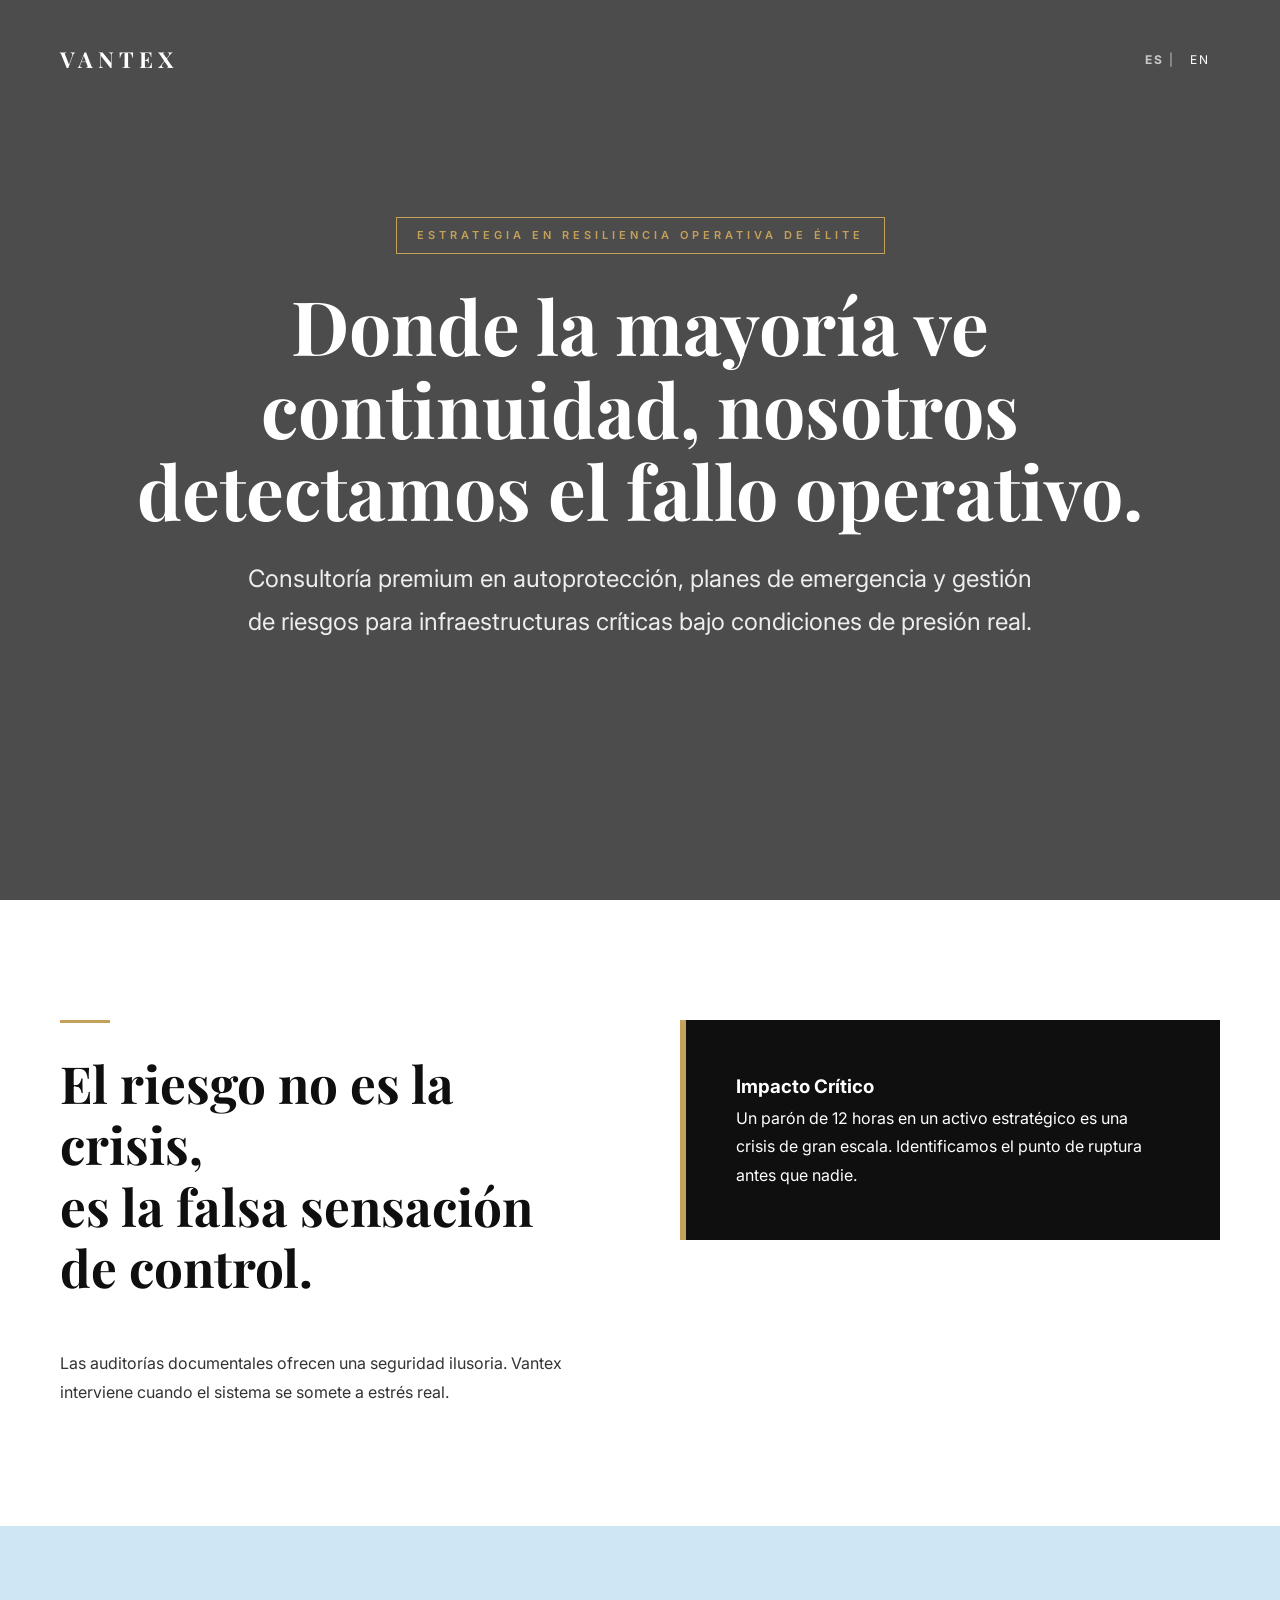
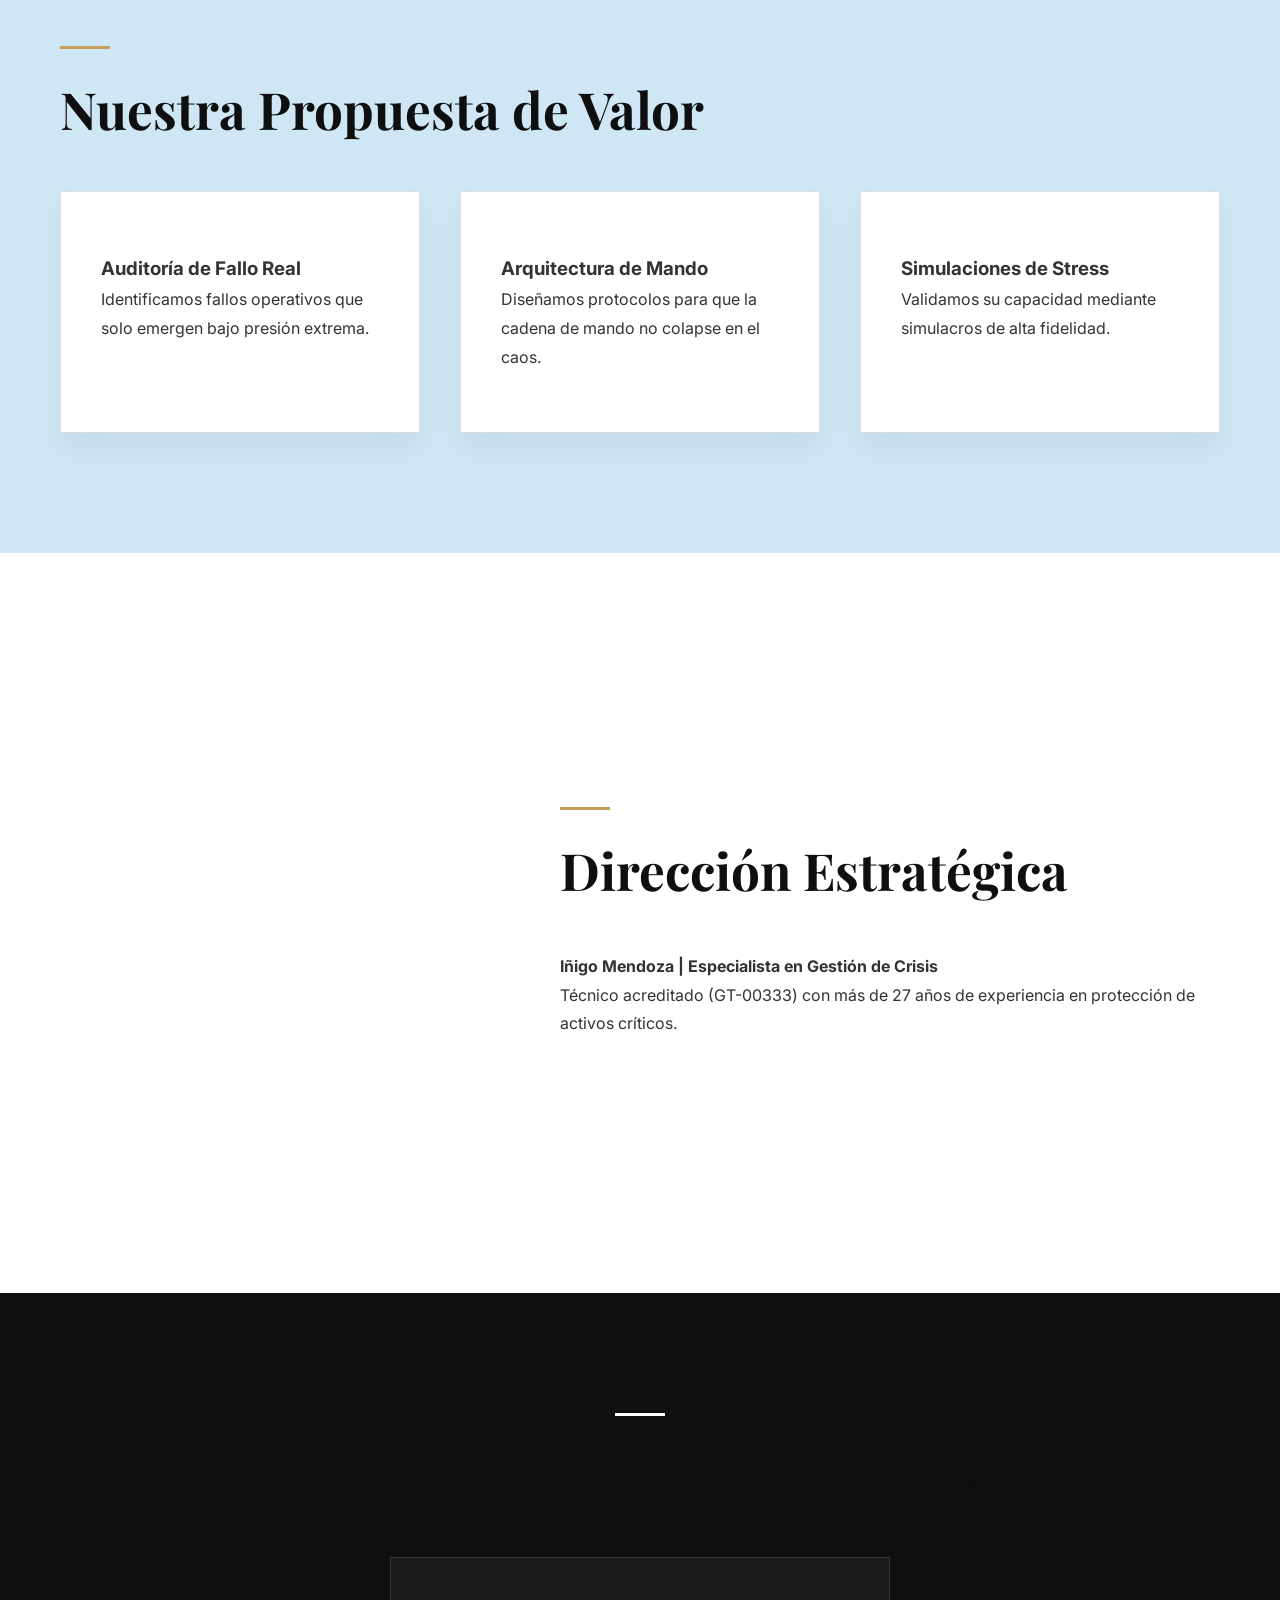
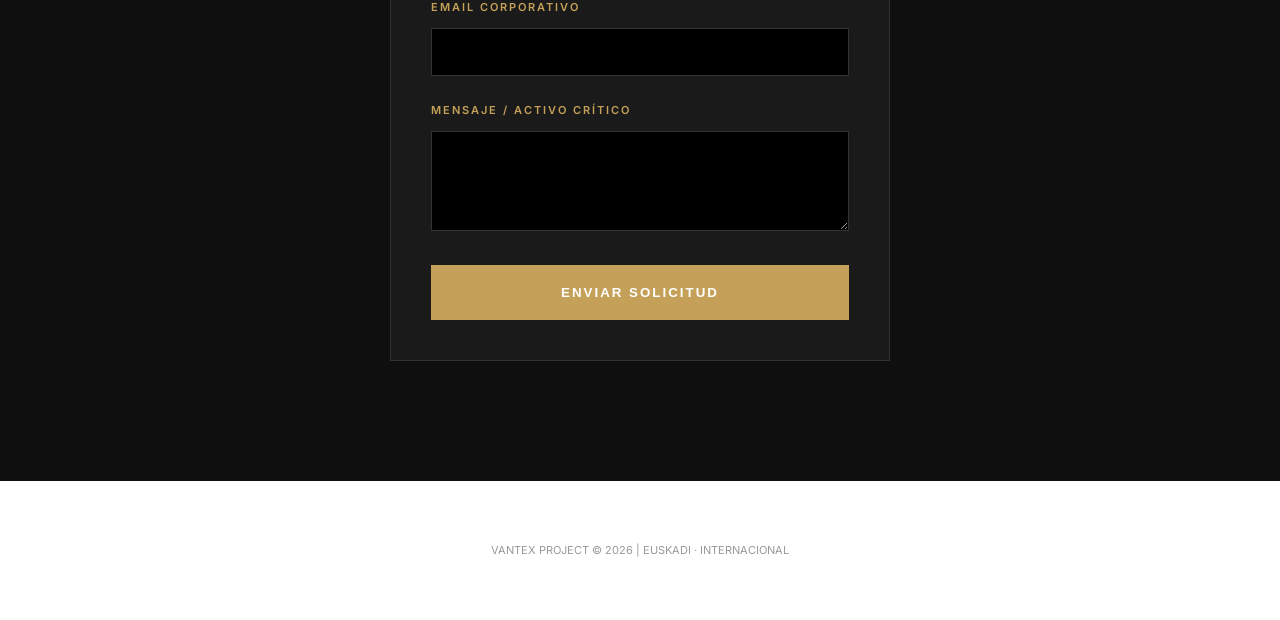
==== index.html @ ba88cff1 "Update index.html" ====
<!DOCTYPE html>
<html lang="es">
<head>
    <meta charset="UTF-8">
    <meta name="viewport" content="width=device-width, initial-scale=1.0">
    <title>Vantex | Ingeniería Operativa de Crisis & Resiliencia</title>
    <link rel="preconnect" href="https://fonts.googleapis.com">
    <link rel="preconnect" href="https://fonts.gstatic.com" crossorigin>
    <link href="https://fonts.googleapis.com/css2?family=Inter:wght@300;400;600&family=Playfair+Display:ital,wght@0,700;1,700&display=swap" rel="stylesheet">
    <style>
        :root { --accent: #c5a059; --dark: #0f0f0f; --text: #333333; --light: #cfe6f5; --white: #ffffff; --spacing-lg: 120px; }
        * { margin: 0; padding: 0; box-sizing: border-box; }
        body { font-family: 'Inter', sans-serif; color: var(--text); line-height: 1.8; background: var(--white); -webkit-font-smoothing: antialiased; }
        nav { padding: 40px 60px; display: flex; justify-content: space-between; align-items: center; position: absolute; width: 100%; z-index: 100; }
        .logo { font-family: 'Playfair Display', serif; font-size: 22px; font-weight: 700; letter-spacing: 5px; color: var(--white); text-decoration: none; }
        .lang { font-size: 12px; letter-spacing: 2px; color: rgba(255,255,255,0.7); }
        .lang a { color: var(--white); text-decoration: none; margin: 0 10px; transition: 0.3s; }
        header { height: 100vh; display: flex; flex-direction: column; justify-content: center; align-items: center; text-align: center; background: linear-gradient(rgba(0,0,0,0.7), rgba(0,0,0,0.7)), url('https://images.unsplash.com/photo-1486406146926-c627a92ad1ab?q=80&w=2000') center/cover no-repeat; color: var(--white); padding: 0 20px; }
        .badge { border: 1px solid var(--accent); color: var(--accent); padding: 8px 20px; font-size: 11px; letter-spacing: 4px; text-transform: uppercase; margin-bottom: 30px; font-weight: 600; }
        header h1 { font-family: 'Playfair Display', serif; font-size: clamp(40px, 6vw, 75px); line-height: 1.1; margin-bottom: 25px; max-width: 1100px; }
        section { padding: var(--spacing-lg) 60px; max-width: 1300px; margin: 0 auto; }
        .bg-light { background-color: var(--light); width: 100%; max-width: 100%; }
        .accent-line { width: 50px; height: 3px; background: var(--accent); margin-bottom: 30px; }
        h2 { font-family: 'Playfair Display', serif; font-size: clamp(32px, 4vw, 52px); color: var(--dark); margin-bottom: 50px; line-height: 1.2; }
        .problem-grid { display: grid; grid-template-columns: 1fr 1fr; gap: 80px; align-items: start; }
        .impact-box { padding: 50px; background: var(--dark); color: var(--white); border-left: 6px solid var(--accent); }
        .grid-3 { display: grid; grid-template-columns: repeat(auto-fit, minmax(350px, 1fr)); gap: 40px; }
        .card { padding: 60px 40px; background: var(--white); border: 1px solid #ddd; box-shadow: 0 15px 30px rgba(0,0,0,0.05); }
        .direction-section { display: grid; grid-template-columns: 0.8fr 1.2fr; gap: 60px; align-items: center; }
        .dir-image { width: 100%; height: 500px; background: url('https://images.unsplash.com/photo-1507679799987-c73779587ccf?q=80&w=2071') center/cover; filter: grayscale(100%); }
        .cta-section { background: var(--dark); color: var(--white); padding: 120px 20px; text-align: center; }
        form { max-width: 500px; margin: 40px auto 0; text-align: left; background: #1a1a1a; padding: 40px; border: 1px solid #333; }
        label { display: block; font-size: 11px; letter-spacing: 2px; text-transform: uppercase; margin-bottom: 10px; color: var(--accent); font-weight: 600; }
        input, textarea { width: 100%; padding: 15px; background: #000; border: 1px solid #333; color: #fff; margin-bottom: 25px; font-family: inherit; outline: none; }
        .btn { display: block; width: 100%; padding: 20px; background: var(--accent); color: var(--white); border: none; font-weight: 600; text-transform: uppercase; letter-spacing: 2px; cursor: pointer; text-align: center; text-decoration: none; }
        footer { padding: 60px; text-align: center; font-size: 11px; color: #999; text-transform: uppercase; }
        @media (max-width: 900px) { .problem-grid, .direction-section { grid-template-columns: 1fr; } section { padding: 60px 20px; } }
    </style>
</head>
<body>
    <nav><a href="index.html" class="logo">VANTEX</a><div class="lang"><b>ES</b> | <a href="en.html">EN</a></div></nav>
    <header>
        <div class="badge">Estrategia en Resiliencia Operativa de Élite</div>
        <h1>Donde la mayoría ve continuidad, nosotros detectamos el fallo operativo.</h1>
        <p style="color:white; opacity:0.9; font-size:24px; max-width:800px; margin-bottom:40px;">Consultoría premium en autoprotección, planes de emergencia y gestión de riesgos para infraestructuras críticas bajo condiciones de presión real.</p>
    </header>
    <section>
        <div class="problem-grid">
            <div class="problem-text">
                <div class="accent-line"></div>
                <h2>El riesgo no es la crisis,<br>es la falsa sensación de control.</h2>
                <p>Las auditorías documentales ofrecen una seguridad ilusoria. Vantex interviene cuando el sistema se somete a estrés real.</p>
            </div>
            <div class="impact-box">
                <h3>Impacto Crítico</h3>
                <p>Un parón de 12 horas en un activo estratégico es una crisis de gran escala. Identificamos el punto de ruptura antes que nadie.</p>
            </div>
        </div>
    </section>
    <div class="bg-light">
        <section>
            <div class="accent-line"></div>
            <h2>Nuestra Propuesta de Valor</h2>
            <div class="grid-3">
                <div class="card"><h3>Auditoría de Fallo Real</h3><p>Identificamos fallos operativos que solo emergen bajo presión extrema.</p></div>
                <div class="card"><h3>Arquitectura de Mando</h3><p>Diseñamos protocolos para que la cadena de mando no colapse en el caos.</p></div>
                <div class="card"><h3>Simulaciones de Stress</h3><p>Validamos su capacidad mediante simulacros de alta fidelidad.</p></div>
            </div>
        </section>
    </div>
    <div class="bg-light" style="background:white">
        <section>
            <div class="direction-section">
                <div class="dir-image"></div>
                <div class="dir-text">
                    <div class="accent-line"></div>
                    <h2>Dirección Estratégica</h2>
                    <p><strong>Iñigo Mendoza | Especialista en Gestión de Crisis</strong></p>
                    <p>Técnico acreditado (GT-00333) con más de 27 años de experiencia en protección de activos críticos.</p>
                </div>
            </div>
        </section>
    </div>
    <div class="cta-section">
        <div class="accent-line" style="margin: 0 auto 30px; background: white;"></div>
        <h2>Blinde su infraestructura hoy.</h2>
        <form action="https://formspree.io/f/mlgpwdkk" method="POST">
            <label>Email Corporativo</label><input type="email" name="email" required>
            <label>Mensaje / Activo Crítico</label><textarea name="message" required style="height:100px;"></textarea>
            <button type="submit" class="btn">Enviar Solicitud</button>
        </form>
    </div>
    <footer>VANTEX PROJECT &copy; 2026 | EUSKADI · INTERNACIONAL</footer>
</body>
</html>
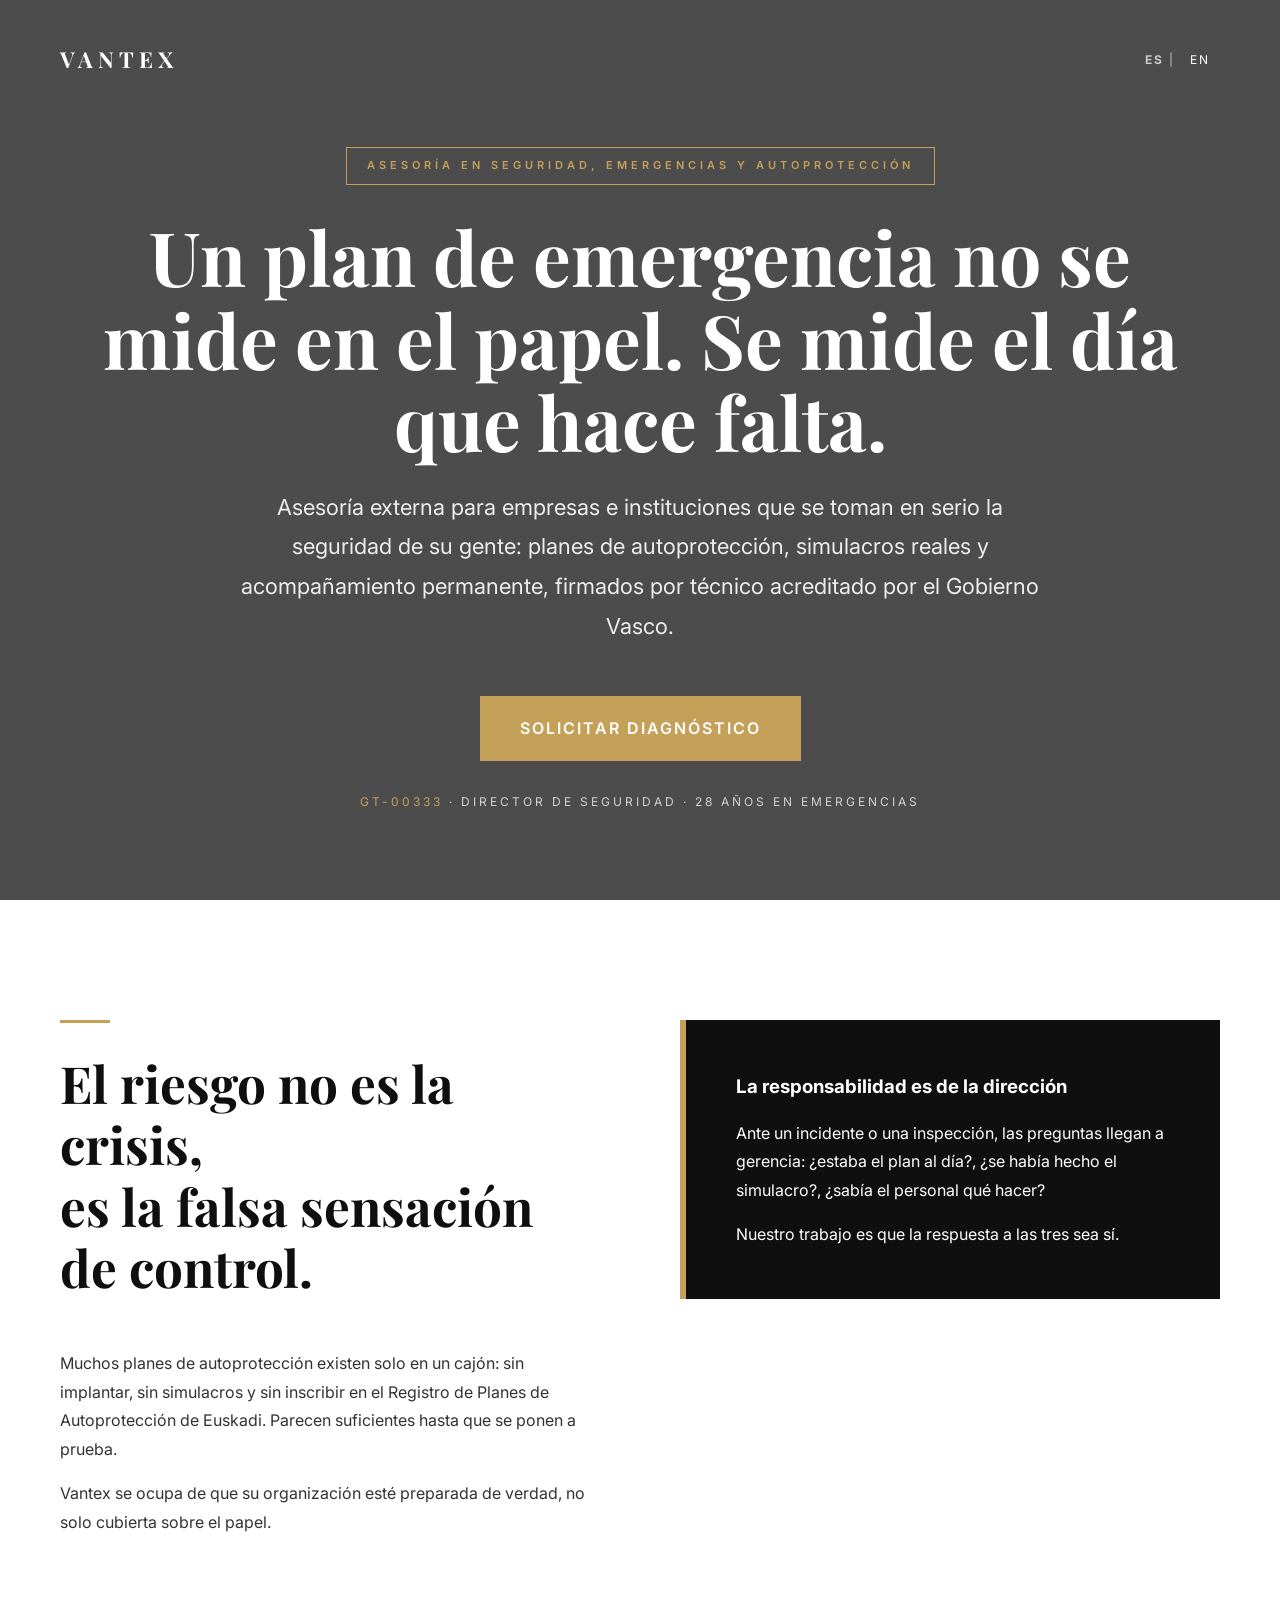
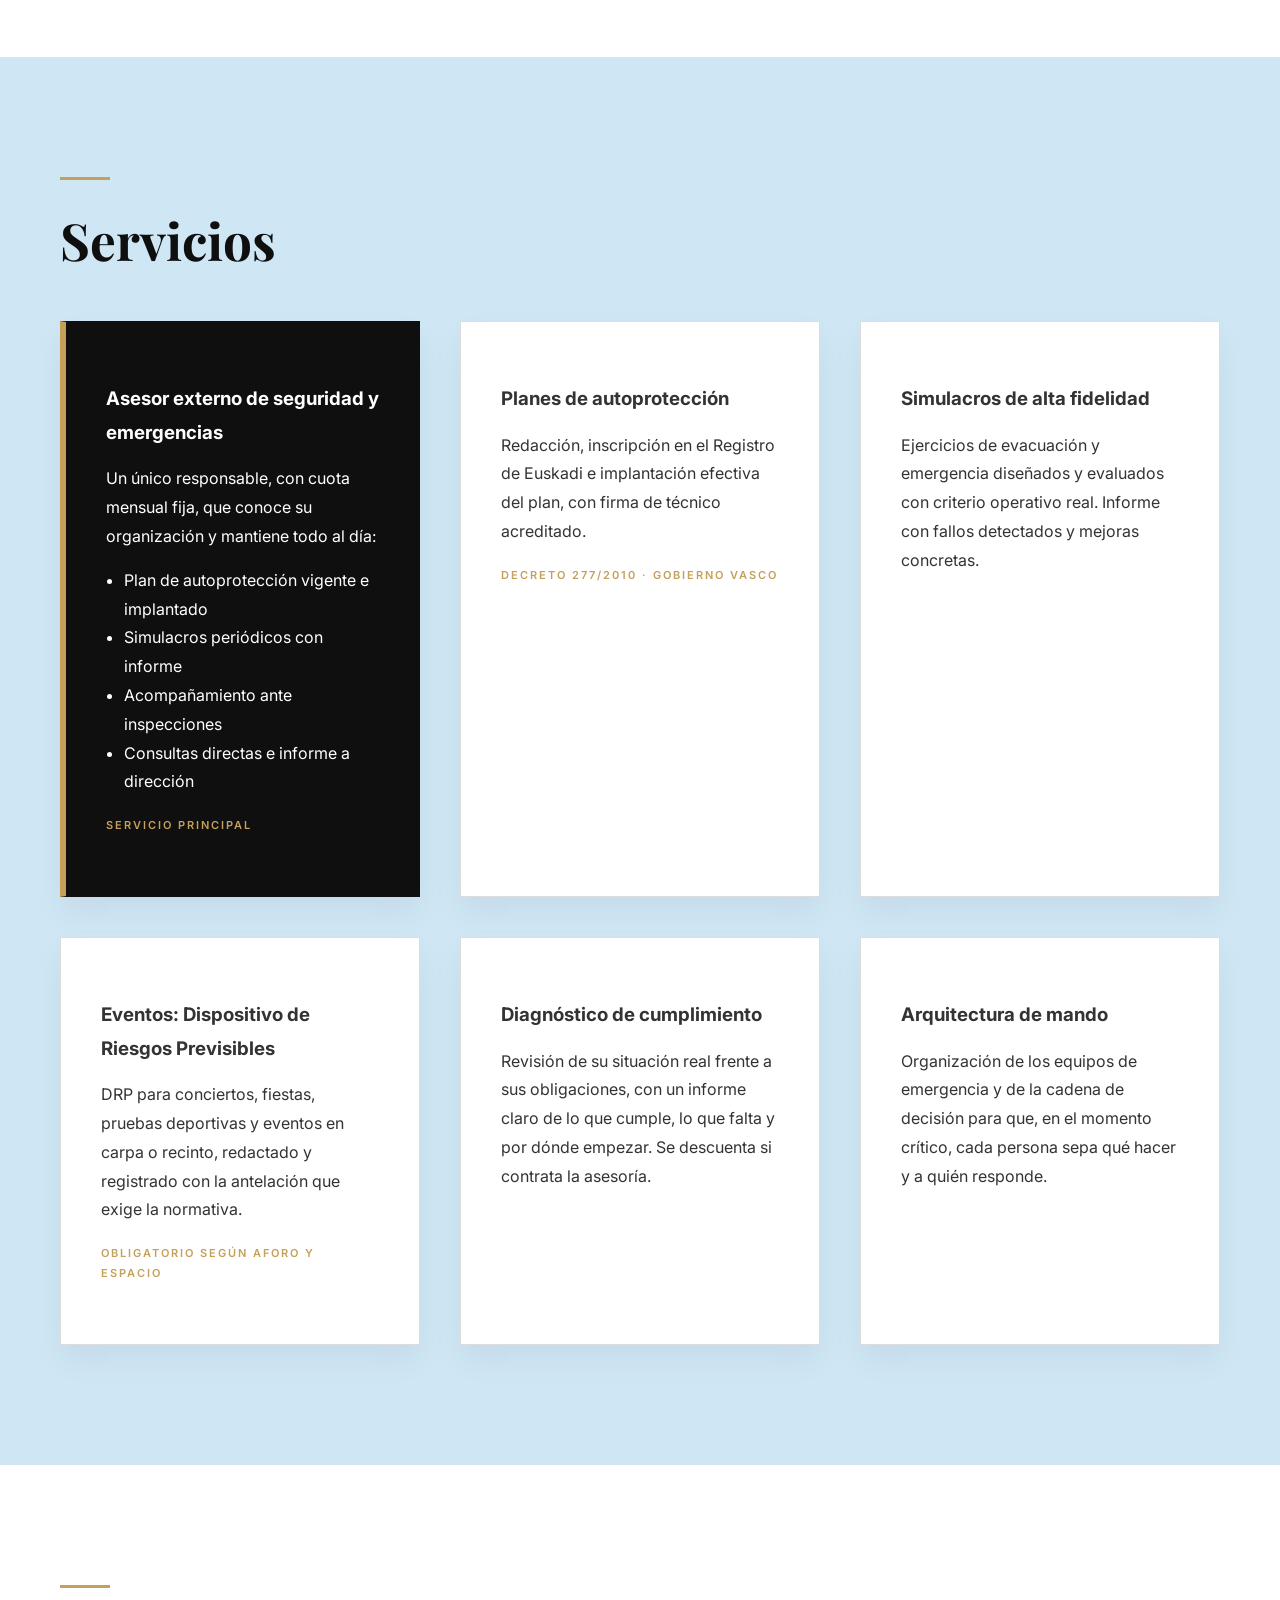
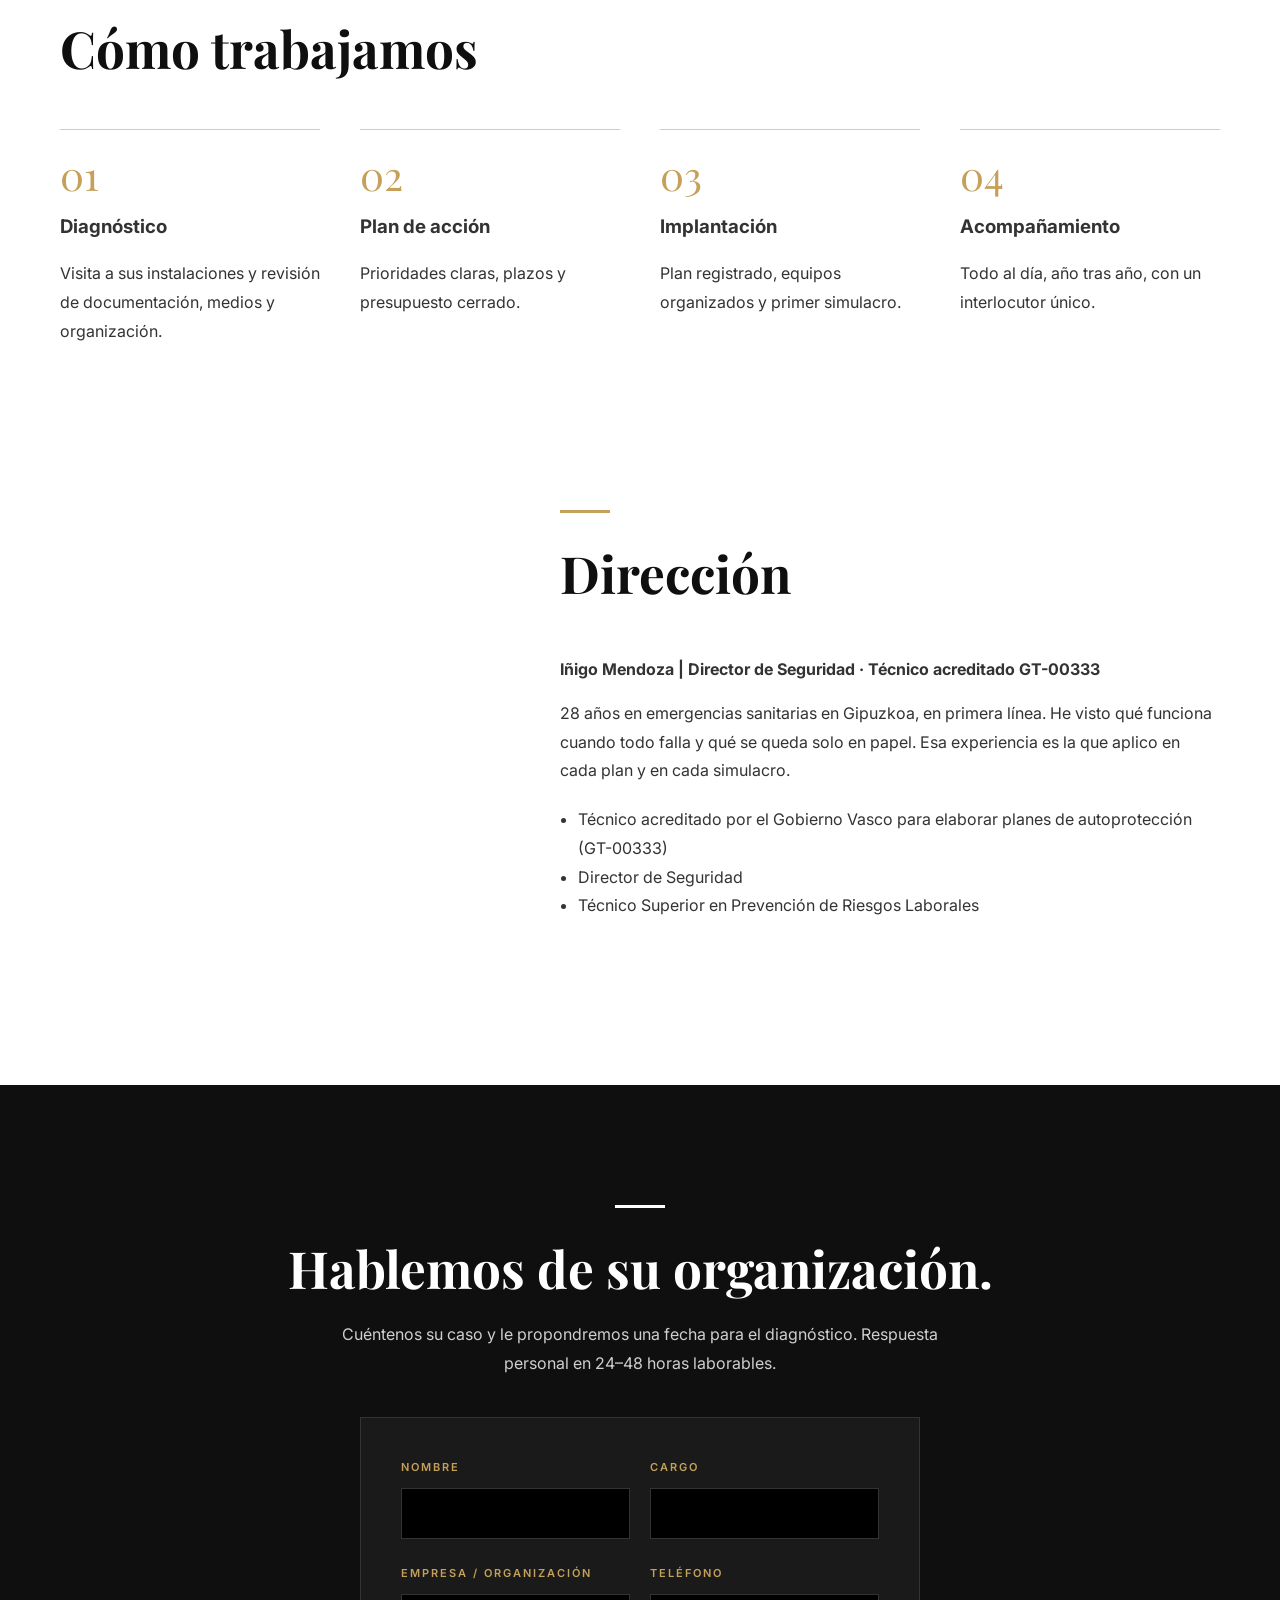
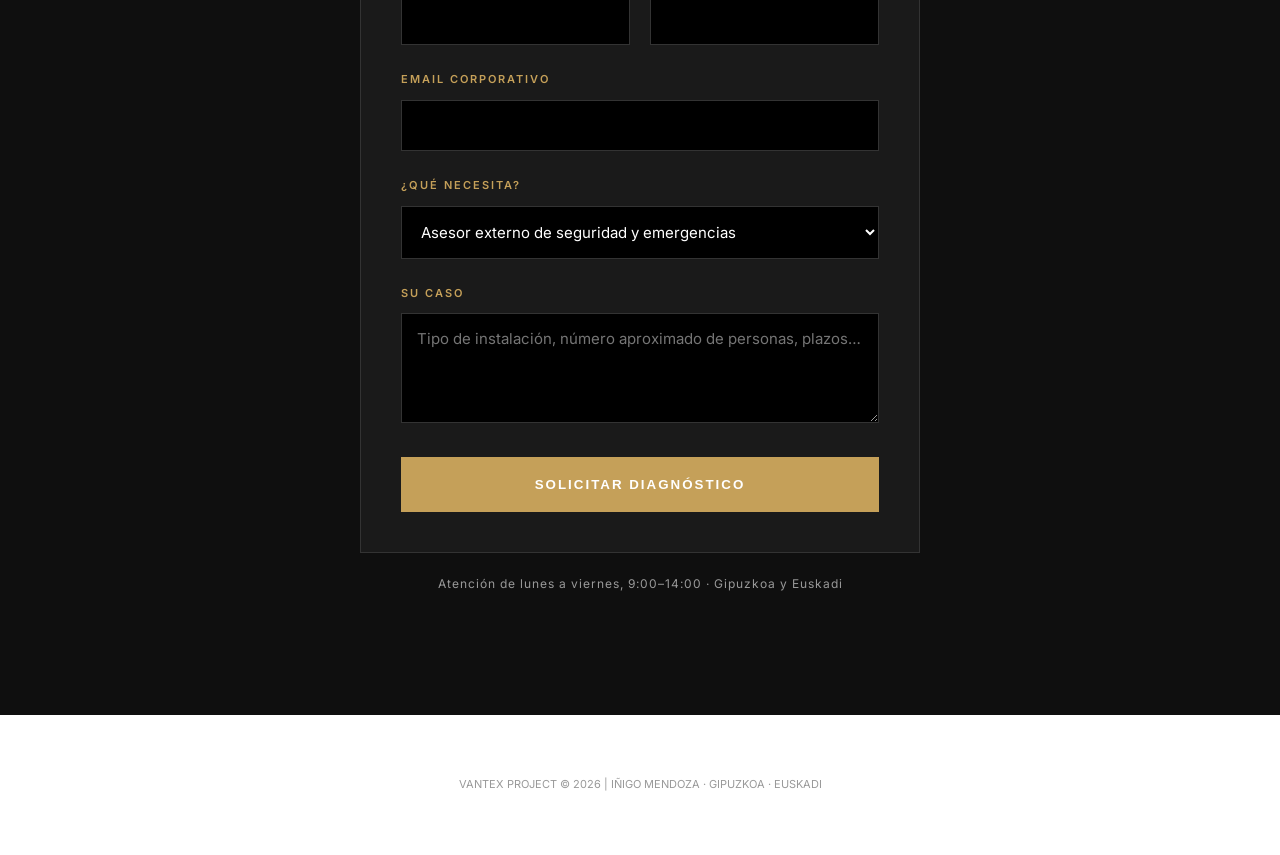
==== commit 96fb866b: "Update index.html" ====
--- a/index.html
+++ b/index.html
@@ -3,7 +3,8 @@
 <head>
     <meta charset="UTF-8">
     <meta name="viewport" content="width=device-width, initial-scale=1.0">
-    <title>Vantex | Ingeniería Operativa de Crisis & Resiliencia</title>
+    <title>Vantex | Asesoría en Seguridad, Emergencias y Autoprotección</title>
+    <meta name="description" content="Asesoría externa en seguridad, emergencias y autoprotección en Gipuzkoa y Euskadi. Planes de autoprotección, simulacros y DRP de eventos firmados por técnico acreditado por el Gobierno Vasco (GT-00333).">
     <link rel="preconnect" href="https://fonts.googleapis.com">
     <link rel="preconnect" href="https://fonts.gstatic.com" crossorigin>
     <link href="https://fonts.googleapis.com/css2?family=Inter:wght@300;400;600&family=Playfair+Display:ital,wght@0,700;1,700&display=swap" rel="stylesheet">
@@ -15,81 +16,176 @@
         .logo { font-family: 'Playfair Display', serif; font-size: 22px; font-weight: 700; letter-spacing: 5px; color: var(--white); text-decoration: none; }
         .lang { font-size: 12px; letter-spacing: 2px; color: rgba(255,255,255,0.7); }
         .lang a { color: var(--white); text-decoration: none; margin: 0 10px; transition: 0.3s; }
-        header { height: 100vh; display: flex; flex-direction: column; justify-content: center; align-items: center; text-align: center; background: linear-gradient(rgba(0,0,0,0.7), rgba(0,0,0,0.7)), url('https://images.unsplash.com/photo-1486406146926-c627a92ad1ab?q=80&w=2000') center/cover no-repeat; color: var(--white); padding: 0 20px; }
+        header { min-height: 100vh; display: flex; flex-direction: column; justify-content: center; align-items: center; text-align: center; background: linear-gradient(rgba(0,0,0,0.7), rgba(0,0,0,0.7)), url('https://images.unsplash.com/photo-1486406146926-c627a92ad1ab?q=80&w=2000') center/cover no-repeat; color: var(--white); padding: 120px 20px 60px; }
         .badge { border: 1px solid var(--accent); color: var(--accent); padding: 8px 20px; font-size: 11px; letter-spacing: 4px; text-transform: uppercase; margin-bottom: 30px; font-weight: 600; }
         header h1 { font-family: 'Playfair Display', serif; font-size: clamp(40px, 6vw, 75px); line-height: 1.1; margin-bottom: 25px; max-width: 1100px; }
+        .hero-creds { font-size: 12px; letter-spacing: 3px; text-transform: uppercase; color: rgba(255,255,255,0.75); margin-top: 30px; }
+        .hero-creds span { color: var(--accent); }
         section { padding: var(--spacing-lg) 60px; max-width: 1300px; margin: 0 auto; }
         .bg-light { background-color: var(--light); width: 100%; max-width: 100%; }
         .accent-line { width: 50px; height: 3px; background: var(--accent); margin-bottom: 30px; }
         h2 { font-family: 'Playfair Display', serif; font-size: clamp(32px, 4vw, 52px); color: var(--dark); margin-bottom: 50px; line-height: 1.2; }
+        h3 { margin-bottom: 15px; }
+        p + p { margin-top: 15px; }
         .problem-grid { display: grid; grid-template-columns: 1fr 1fr; gap: 80px; align-items: start; }
         .impact-box { padding: 50px; background: var(--dark); color: var(--white); border-left: 6px solid var(--accent); }
-        .grid-3 { display: grid; grid-template-columns: repeat(auto-fit, minmax(350px, 1fr)); gap: 40px; }
+        .grid-3 { display: grid; grid-template-columns: repeat(auto-fit, minmax(min(350px, 100%), 1fr)); gap: 40px; }
         .card { padding: 60px 40px; background: var(--white); border: 1px solid #ddd; box-shadow: 0 15px 30px rgba(0,0,0,0.05); }
+        .card.featured { background: var(--dark); color: var(--white); border-color: var(--dark); border-left: 6px solid var(--accent); }
+        .card .ref { display: block; margin-top: 20px; font-size: 11px; letter-spacing: 2px; text-transform: uppercase; color: var(--accent); font-weight: 600; }
+        .card ul { margin-top: 15px; padding-left: 18px; }
         .direction-section { display: grid; grid-template-columns: 0.8fr 1.2fr; gap: 60px; align-items: center; }
         .dir-image { width: 100%; height: 500px; background: url('https://images.unsplash.com/photo-1507679799987-c73779587ccf?q=80&w=2071') center/cover; filter: grayscale(100%); }
+        .dir-text ul { margin-top: 20px; padding-left: 18px; }
+        .steps { display: grid; grid-template-columns: repeat(4, 1fr); gap: 40px; counter-reset: paso; list-style: none; }
+        .steps li { counter-increment: paso; border-top: 1px solid #ccc; padding-top: 25px; }
+        .steps li::before { content: "0" counter(paso); display: block; font-family: 'Playfair Display', serif; font-size: 40px; color: var(--accent); line-height: 1; margin-bottom: 15px; }
         .cta-section { background: var(--dark); color: var(--white); padding: 120px 20px; text-align: center; }
-        form { max-width: 500px; margin: 40px auto 0; text-align: left; background: #1a1a1a; padding: 40px; border: 1px solid #333; }
+        .cta-section h2 { color: var(--white); margin-bottom: 20px; }
+        .cta-section .sub { opacity: 0.8; max-width: 600px; margin: 0 auto; }
+        form { max-width: 560px; margin: 40px auto 0; text-align: left; background: #1a1a1a; padding: 40px; border: 1px solid #333; }
+        .form-row { display: grid; grid-template-columns: 1fr 1fr; gap: 0 20px; }
         label { display: block; font-size: 11px; letter-spacing: 2px; text-transform: uppercase; margin-bottom: 10px; color: var(--accent); font-weight: 600; }
-        input, textarea { width: 100%; padding: 15px; background: #000; border: 1px solid #333; color: #fff; margin-bottom: 25px; font-family: inherit; outline: none; }
+        input, textarea, select { width: 100%; padding: 15px; background: #000; border: 1px solid #333; color: #fff; margin-bottom: 25px; font-family: inherit; font-size: 15px; outline: none; }
+        input:focus, textarea:focus, select:focus { border-color: var(--accent); }
         .btn { display: block; width: 100%; padding: 20px; background: var(--accent); color: var(--white); border: none; font-weight: 600; text-transform: uppercase; letter-spacing: 2px; cursor: pointer; text-align: center; text-decoration: none; }
+        .btn-inline { display: inline-block; width: auto; padding: 18px 40px; margin-top: 10px; }
+        .contact-note { font-size: 12px; color: #999; margin-top: 20px; text-align: center; letter-spacing: 1px; }
         footer { padding: 60px; text-align: center; font-size: 11px; color: #999; text-transform: uppercase; }
-        @media (max-width: 900px) { .problem-grid, .direction-section { grid-template-columns: 1fr; } section { padding: 60px 20px; } }
+        @media (max-width: 900px) { .problem-grid, .direction-section { grid-template-columns: 1fr; gap: 40px; } section { padding: 60px 20px; } nav { padding: 25px 20px; } .steps { grid-template-columns: 1fr 1fr; } .impact-box { padding: 35px 25px; } .card { padding: 40px 25px; } .dir-image { height: 320px; } }
+        @media (max-width: 560px) { .form-row, .steps { grid-template-columns: 1fr; } form { padding: 25px; } footer { padding: 40px 20px; } }
     </style>
 </head>
 <body>
     <nav><a href="index.html" class="logo">VANTEX</a><div class="lang"><b>ES</b> | <a href="en.html">EN</a></div></nav>
+
     <header>
-        <div class="badge">Estrategia en Resiliencia Operativa de Élite</div>
-        <h1>Donde la mayoría ve continuidad, nosotros detectamos el fallo operativo.</h1>
-        <p style="color:white; opacity:0.9; font-size:24px; max-width:800px; margin-bottom:40px;">Consultoría premium en autoprotección, planes de emergencia y gestión de riesgos para infraestructuras críticas bajo condiciones de presión real.</p>
+        <div class="badge">Asesoría en Seguridad, Emergencias y Autoprotección</div>
+        <h1>Un plan de emergencia no se mide en el papel. Se mide el día que hace falta.</h1>
+        <p style="color:white; opacity:0.9; font-size:22px; max-width:820px; margin-bottom:40px;">Asesoría externa para empresas e instituciones que se toman en serio la seguridad de su gente: planes de autoprotección, simulacros reales y acompañamiento permanente, firmados por técnico acreditado por el Gobierno Vasco.</p>
+        <a href="#contacto" class="btn btn-inline">Solicitar diagnóstico</a>
+        <div class="hero-creds"><span>GT-00333</span> · Director de Seguridad · 28 años en emergencias</div>
     </header>
+
     <section>
         <div class="problem-grid">
             <div class="problem-text">
                 <div class="accent-line"></div>
                 <h2>El riesgo no es la crisis,<br>es la falsa sensación de control.</h2>
-                <p>Las auditorías documentales ofrecen una seguridad ilusoria. Vantex interviene cuando el sistema se somete a estrés real.</p>
+                <p>Muchos planes de autoprotección existen solo en un cajón: sin implantar, sin simulacros y sin inscribir en el Registro de Planes de Autoprotección de Euskadi. Parecen suficientes hasta que se ponen a prueba.</p>
+                <p>Vantex se ocupa de que su organización esté preparada de verdad, no solo cubierta sobre el papel.</p>
             </div>
             <div class="impact-box">
-                <h3>Impacto Crítico</h3>
-                <p>Un parón de 12 horas en un activo estratégico es una crisis de gran escala. Identificamos el punto de ruptura antes que nadie.</p>
+                <h3>La responsabilidad es de la dirección</h3>
+                <p>Ante un incidente o una inspección, las preguntas llegan a gerencia: ¿estaba el plan al día?, ¿se había hecho el simulacro?, ¿sabía el personal qué hacer?</p>
+                <p>Nuestro trabajo es que la respuesta a las tres sea sí.</p>
             </div>
         </div>
     </section>
+
     <div class="bg-light">
         <section>
             <div class="accent-line"></div>
-            <h2>Nuestra Propuesta de Valor</h2>
+            <h2>Servicios</h2>
             <div class="grid-3">
-                <div class="card"><h3>Auditoría de Fallo Real</h3><p>Identificamos fallos operativos que solo emergen bajo presión extrema.</p></div>
-                <div class="card"><h3>Arquitectura de Mando</h3><p>Diseñamos protocolos para que la cadena de mando no colapse en el caos.</p></div>
-                <div class="card"><h3>Simulaciones de Stress</h3><p>Validamos su capacidad mediante simulacros de alta fidelidad.</p></div>
+                <div class="card featured">
+                    <h3>Asesor externo de seguridad y emergencias</h3>
+                    <p>Un único responsable, con cuota mensual fija, que conoce su organización y mantiene todo al día:</p>
+                    <ul>
+                        <li>Plan de autoprotección vigente e implantado</li>
+                        <li>Simulacros periódicos con informe</li>
+                        <li>Acompañamiento ante inspecciones</li>
+                        <li>Consultas directas e informe a dirección</li>
+                    </ul>
+                    <span class="ref">Servicio principal</span>
+                </div>
+                <div class="card">
+                    <h3>Planes de autoprotección</h3>
+                    <p>Redacción, inscripción en el Registro de Euskadi e implantación efectiva del plan, con firma de técnico acreditado.</p>
+                    <span class="ref">Decreto 277/2010 · Gobierno Vasco</span>
+                </div>
+                <div class="card">
+                    <h3>Simulacros de alta fidelidad</h3>
+                    <p>Ejercicios de evacuación y emergencia diseñados y evaluados con criterio operativo real. Informe con fallos detectados y mejoras concretas.</p>
+                </div>
+                <div class="card">
+                    <h3>Eventos: Dispositivo de Riesgos Previsibles</h3>
+                    <p>DRP para conciertos, fiestas, pruebas deportivas y eventos en carpa o recinto, redactado y registrado con la antelación que exige la normativa.</p>
+                    <span class="ref">Obligatorio según aforo y espacio</span>
+                </div>
+                <div class="card">
+                    <h3>Diagnóstico de cumplimiento</h3>
+                    <p>Revisión de su situación real frente a sus obligaciones, con un informe claro de lo que cumple, lo que falta y por dónde empezar. Se descuenta si contrata la asesoría.</p>
+                </div>
+                <div class="card">
+                    <h3>Arquitectura de mando</h3>
+                    <p>Organización de los equipos de emergencia y de la cadena de decisión para que, en el momento crítico, cada persona sepa qué hacer y a quién responde.</p>
+                </div>
             </div>
         </section>
     </div>
+
+    <section>
+        <div class="accent-line"></div>
+        <h2>Cómo trabajamos</h2>
+        <ol class="steps">
+            <li><h3>Diagnóstico</h3><p>Visita a sus instalaciones y revisión de documentación, medios y organización.</p></li>
+            <li><h3>Plan de acción</h3><p>Prioridades claras, plazos y presupuesto cerrado.</p></li>
+            <li><h3>Implantación</h3><p>Plan registrado, equipos organizados y primer simulacro.</p></li>
+            <li><h3>Acompañamiento</h3><p>Todo al día, año tras año, con un interlocutor único.</p></li>
+        </ol>
+    </section>
+
     <div class="bg-light" style="background:white">
-        <section>
+        <section style="padding-top:0">
             <div class="direction-section">
                 <div class="dir-image"></div>
                 <div class="dir-text">
                     <div class="accent-line"></div>
-                    <h2>Dirección Estratégica</h2>
-                    <p><strong>Iñigo Mendoza | Especialista en Gestión de Crisis</strong></p>
-                    <p>Técnico acreditado (GT-00333) con más de 27 años de experiencia en protección de activos críticos.</p>
+                    <h2>Dirección</h2>
+                    <p><strong>Iñigo Mendoza | Director de Seguridad · Técnico acreditado GT-00333</strong></p>
+                    <p>28 años en emergencias sanitarias en Gipuzkoa, en primera línea. He visto qué funciona cuando todo falla y qué se queda solo en papel. Esa experiencia es la que aplico en cada plan y en cada simulacro.</p>
+                    <ul>
+                        <li>Técnico acreditado por el Gobierno Vasco para elaborar planes de autoprotección (GT-00333)</li>
+                        <li>Director de Seguridad</li>
+                        <li>Técnico Superior en Prevención de Riesgos Laborales</li>
+                    </ul>
                 </div>
             </div>
         </section>
     </div>
-    <div class="cta-section">
+
+    <div class="cta-section" id="contacto">
         <div class="accent-line" style="margin: 0 auto 30px; background: white;"></div>
-        <h2>Blinde su infraestructura hoy.</h2>
+        <h2>Hablemos de su organización.</h2>
+        <p class="sub">Cuéntenos su caso y le propondremos una fecha para el diagnóstico. Respuesta personal en 24–48 horas laborables.</p>
         <form action="https://formspree.io/f/mlgpwdkk" method="POST">
-            <label>Email Corporativo</label><input type="email" name="email" required>
-            <label>Mensaje / Activo Crítico</label><textarea name="message" required style="height:100px;"></textarea>
-            <button type="submit" class="btn">Enviar Solicitud</button>
+            <input type="hidden" name="_subject" value="Nueva consulta desde vantexproyect.com">
+            <div class="form-row">
+                <div><label for="nombre">Nombre</label><input id="nombre" type="text" name="nombre" required autocomplete="name"></div>
+                <div><label for="cargo">Cargo</label><input id="cargo" type="text" name="cargo" autocomplete="organization-title"></div>
+            </div>
+            <div class="form-row">
+                <div><label for="empresa">Empresa / Organización</label><input id="empresa" type="text" name="empresa" required autocomplete="organization"></div>
+                <div><label for="telefono">Teléfono</label><input id="telefono" type="tel" name="telefono" autocomplete="tel"></div>
+            </div>
+            <label for="email">Email corporativo</label><input id="email" type="email" name="email" required autocomplete="email">
+            <label for="servicio">¿Qué necesita?</label>
+            <select id="servicio" name="servicio">
+                <option>Asesor externo de seguridad y emergencias</option>
+                <option>Diagnóstico de cumplimiento</option>
+                <option>Plan de autoprotección</option>
+                <option>Simulacro</option>
+                <option>DRP para un evento</option>
+                <option>Otra consulta</option>
+            </select>
+            <label for="mensaje">Su caso</label><textarea id="mensaje" name="message" required style="height:110px;" placeholder="Tipo de instalación, número aproximado de personas, plazos…"></textarea>
+            <button type="submit" class="btn">Solicitar diagnóstico</button>
         </form>
+        <!-- TELÉFONO: cuando tengas la línea de empresa, sustituir esta línea por: Teléfono y WhatsApp: 6XX XXX XXX · -->
+        <p class="contact-note">Atención de lunes a viernes, 9:00–14:00 · Gipuzkoa y Euskadi</p>
     </div>
-    <footer>VANTEX PROJECT &copy; 2026 | EUSKADI · INTERNACIONAL</footer>
+
+    <footer>VANTEX PROJECT &copy; 2026 | IÑIGO MENDOZA · GIPUZKOA · EUSKADI</footer>
 </body>
 </html>
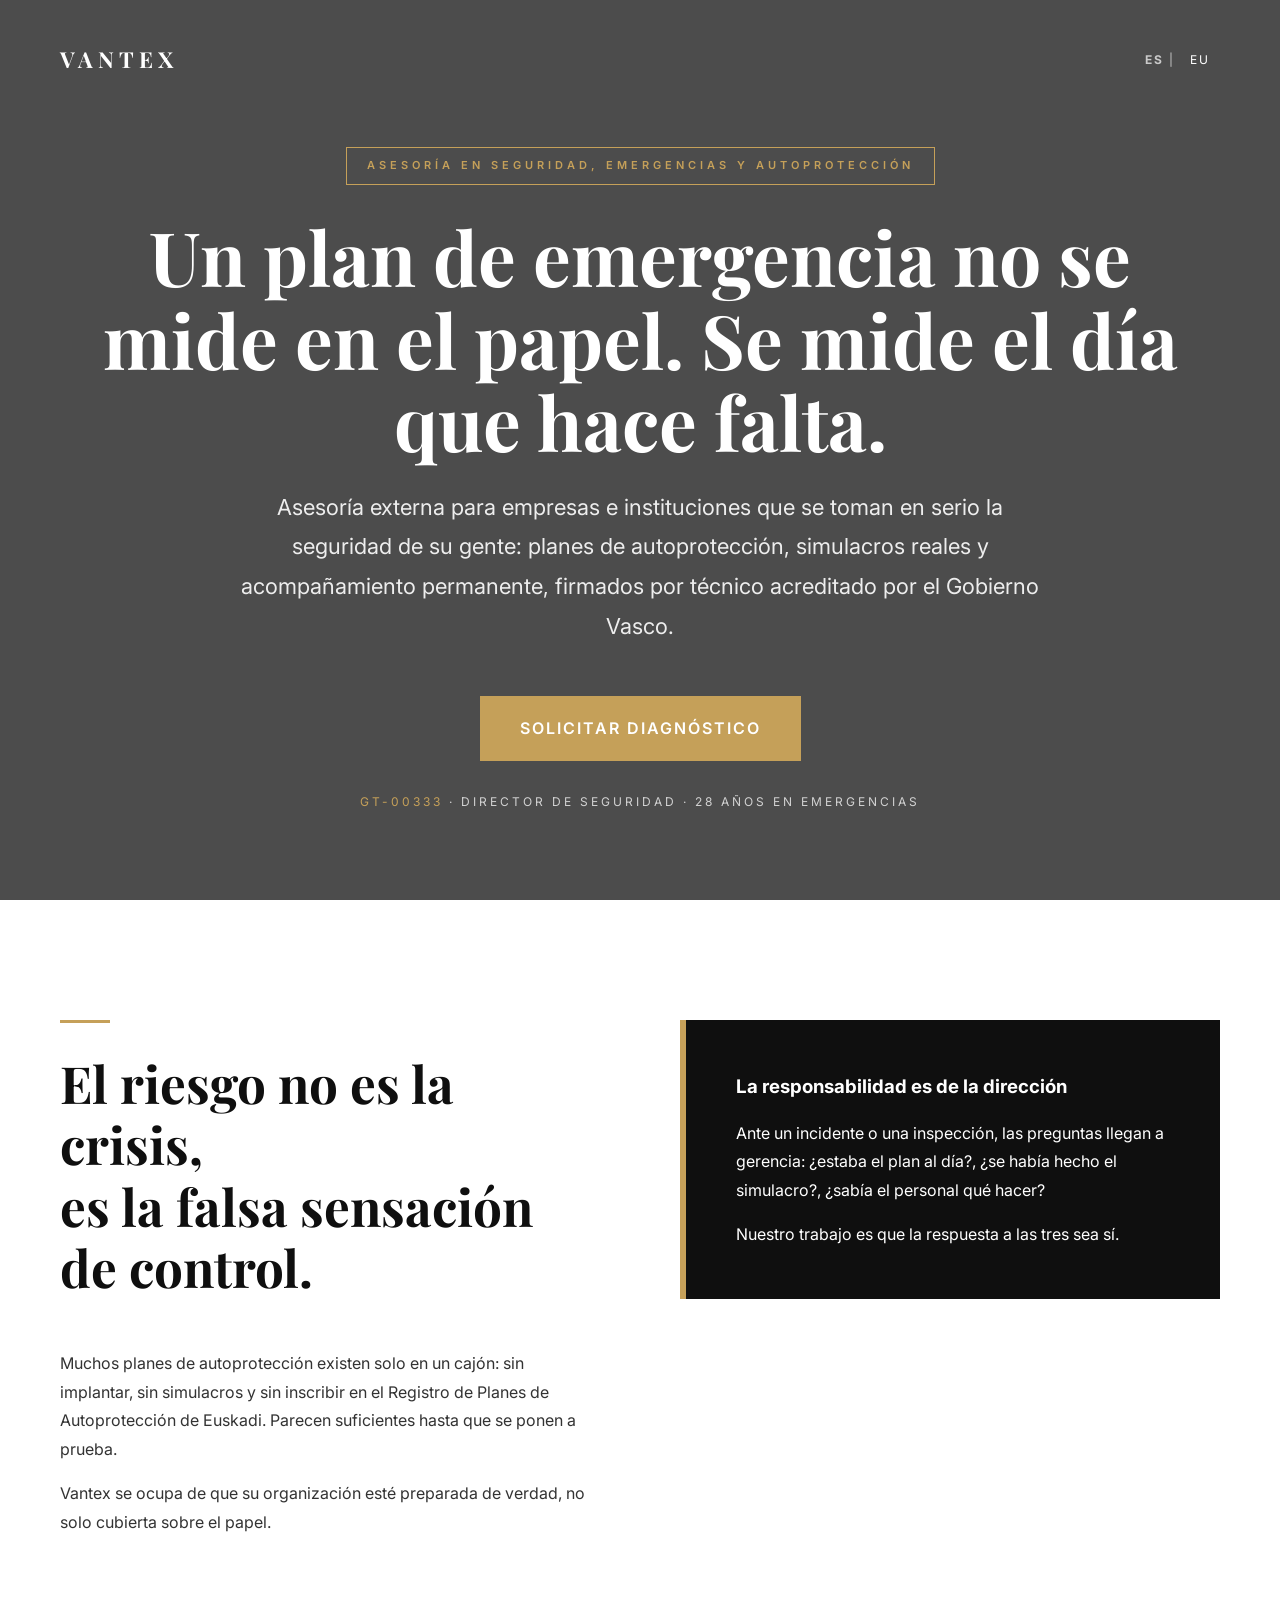
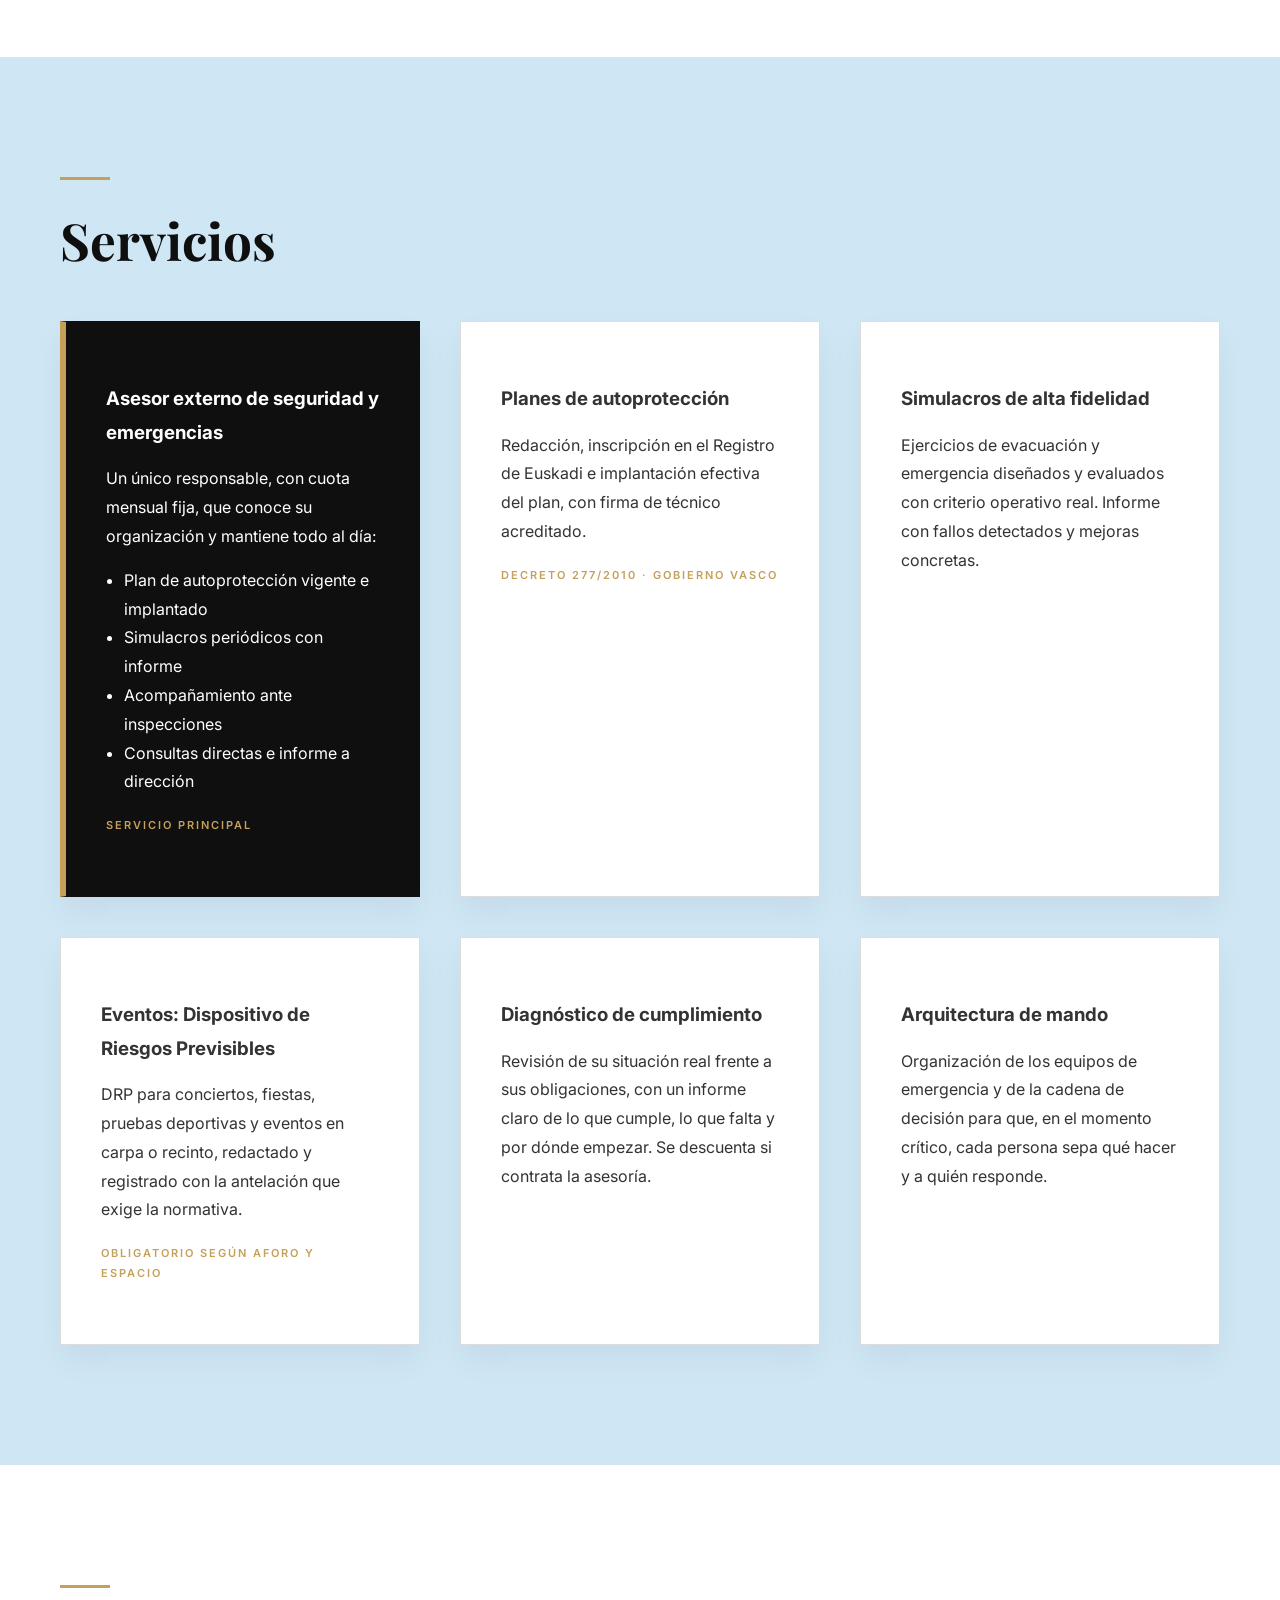
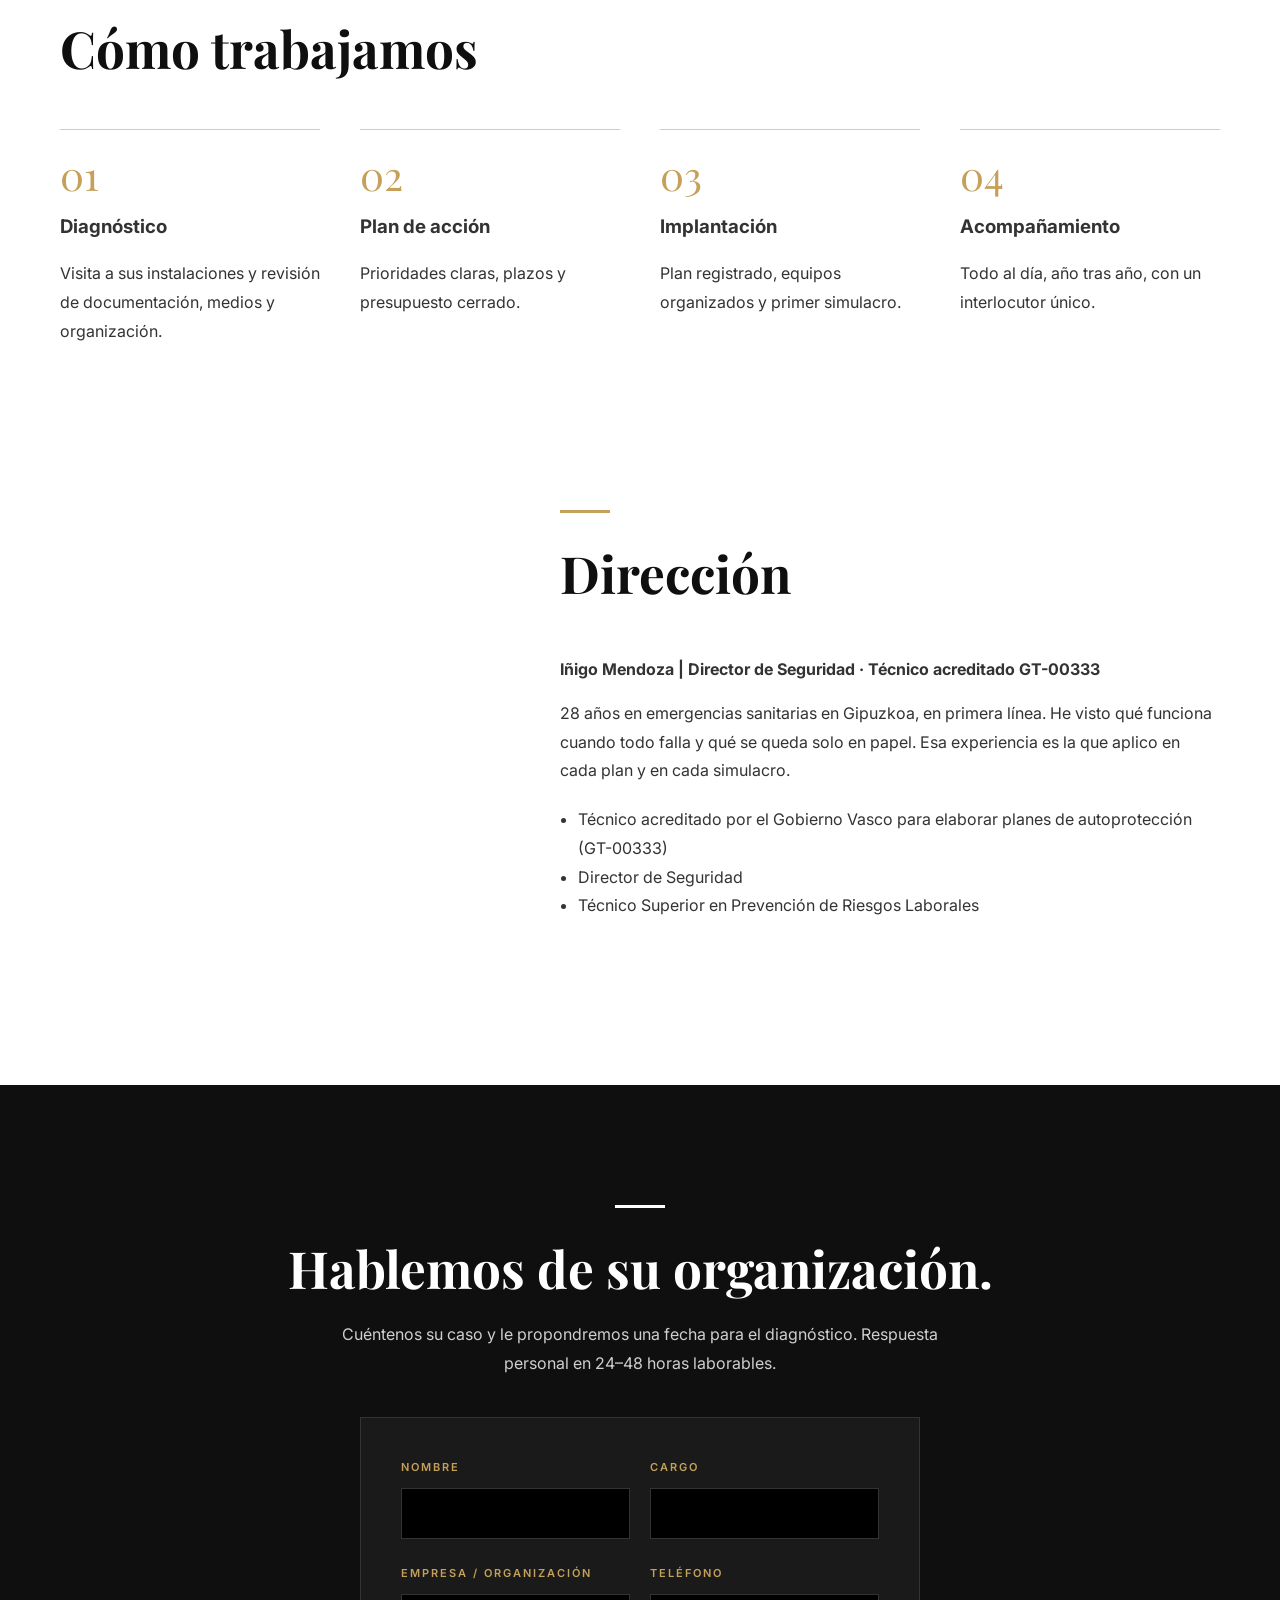
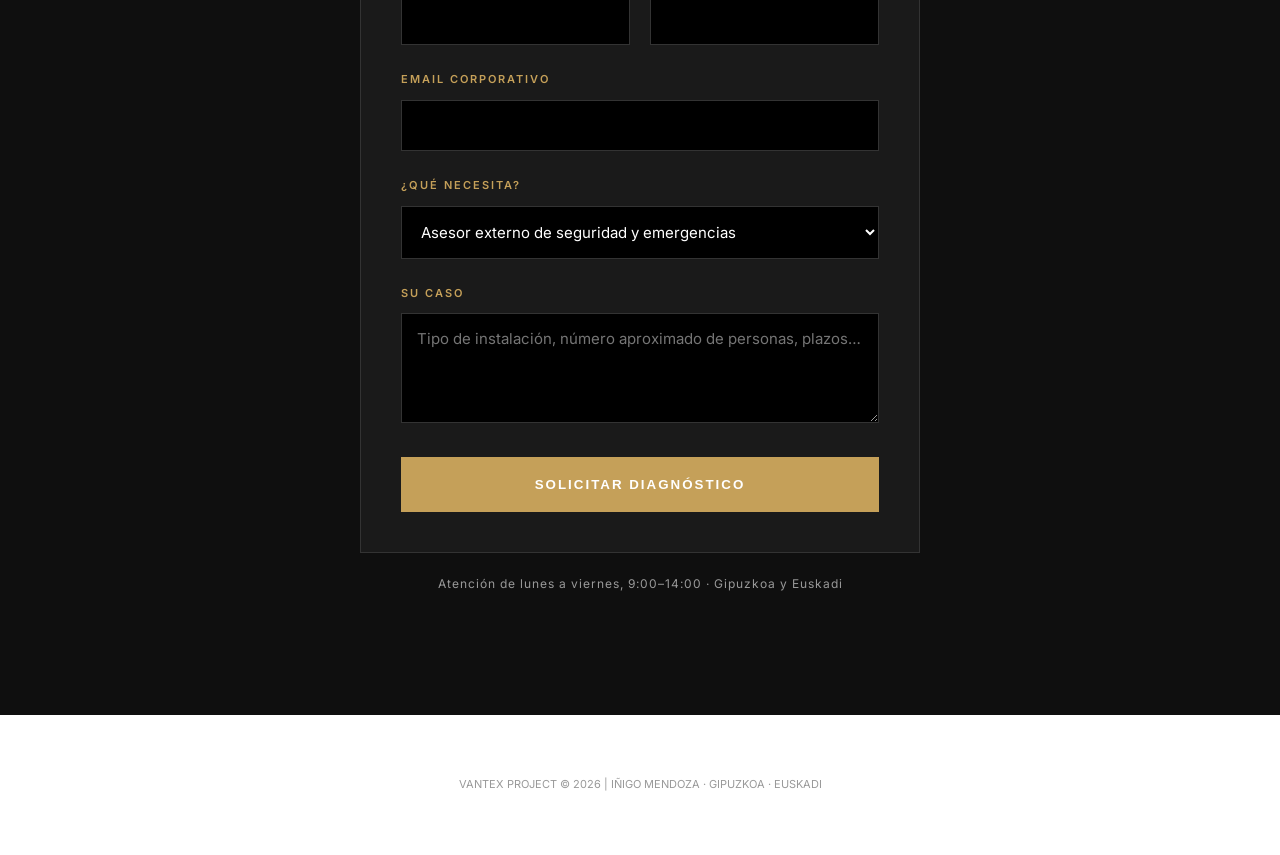
==== commit f7a184ae: "Update index.html" ====
--- a/index.html
+++ b/index.html
@@ -57,7 +57,7 @@
     </style>
 </head>
 <body>
-    <nav><a href="index.html" class="logo">VANTEX</a><div class="lang"><b>ES</b> | <a href="en.html">EN</a></div></nav>
+    <nav><a href="index.html" class="logo">VANTEX</a><div class="lang"><b>ES</b> | <a href="eu.html">EU</a></div></nav>
 
     <header>
         <div class="badge">Asesoría en Seguridad, Emergencias y Autoprotección</div>
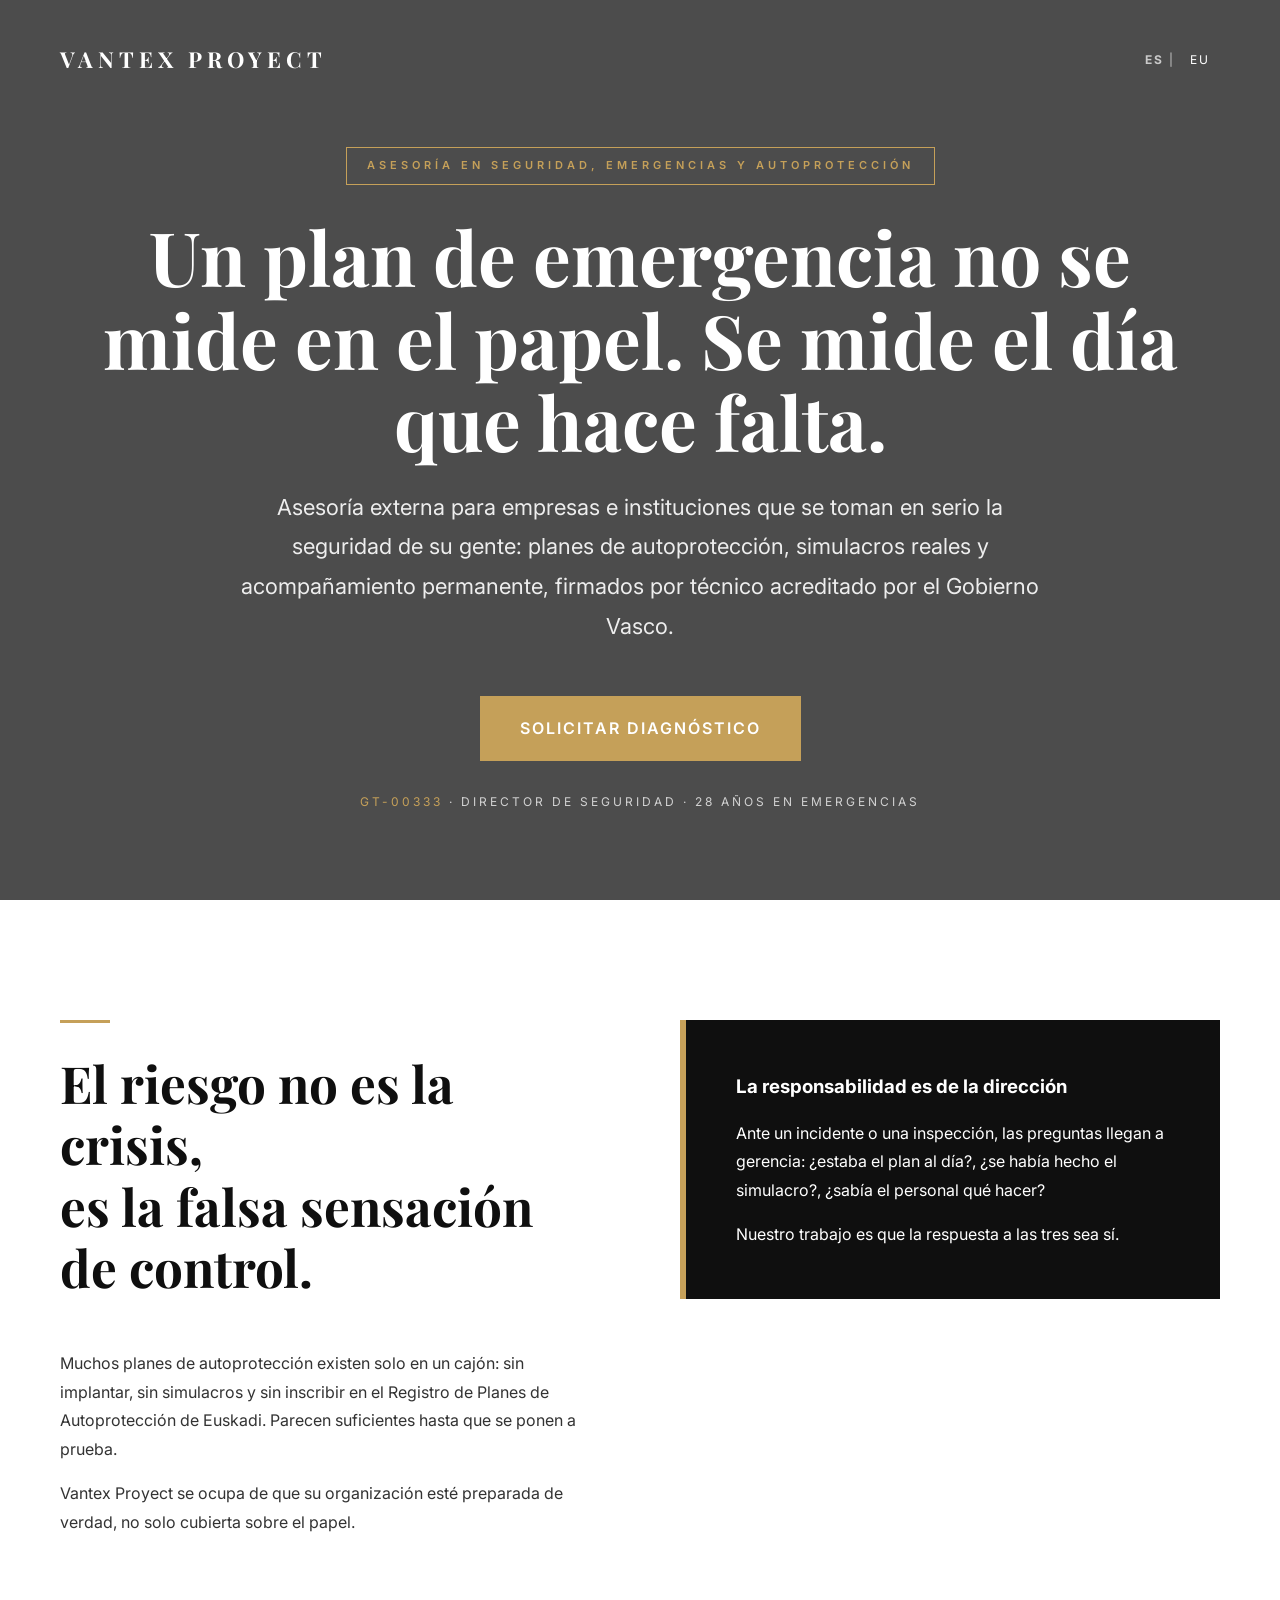
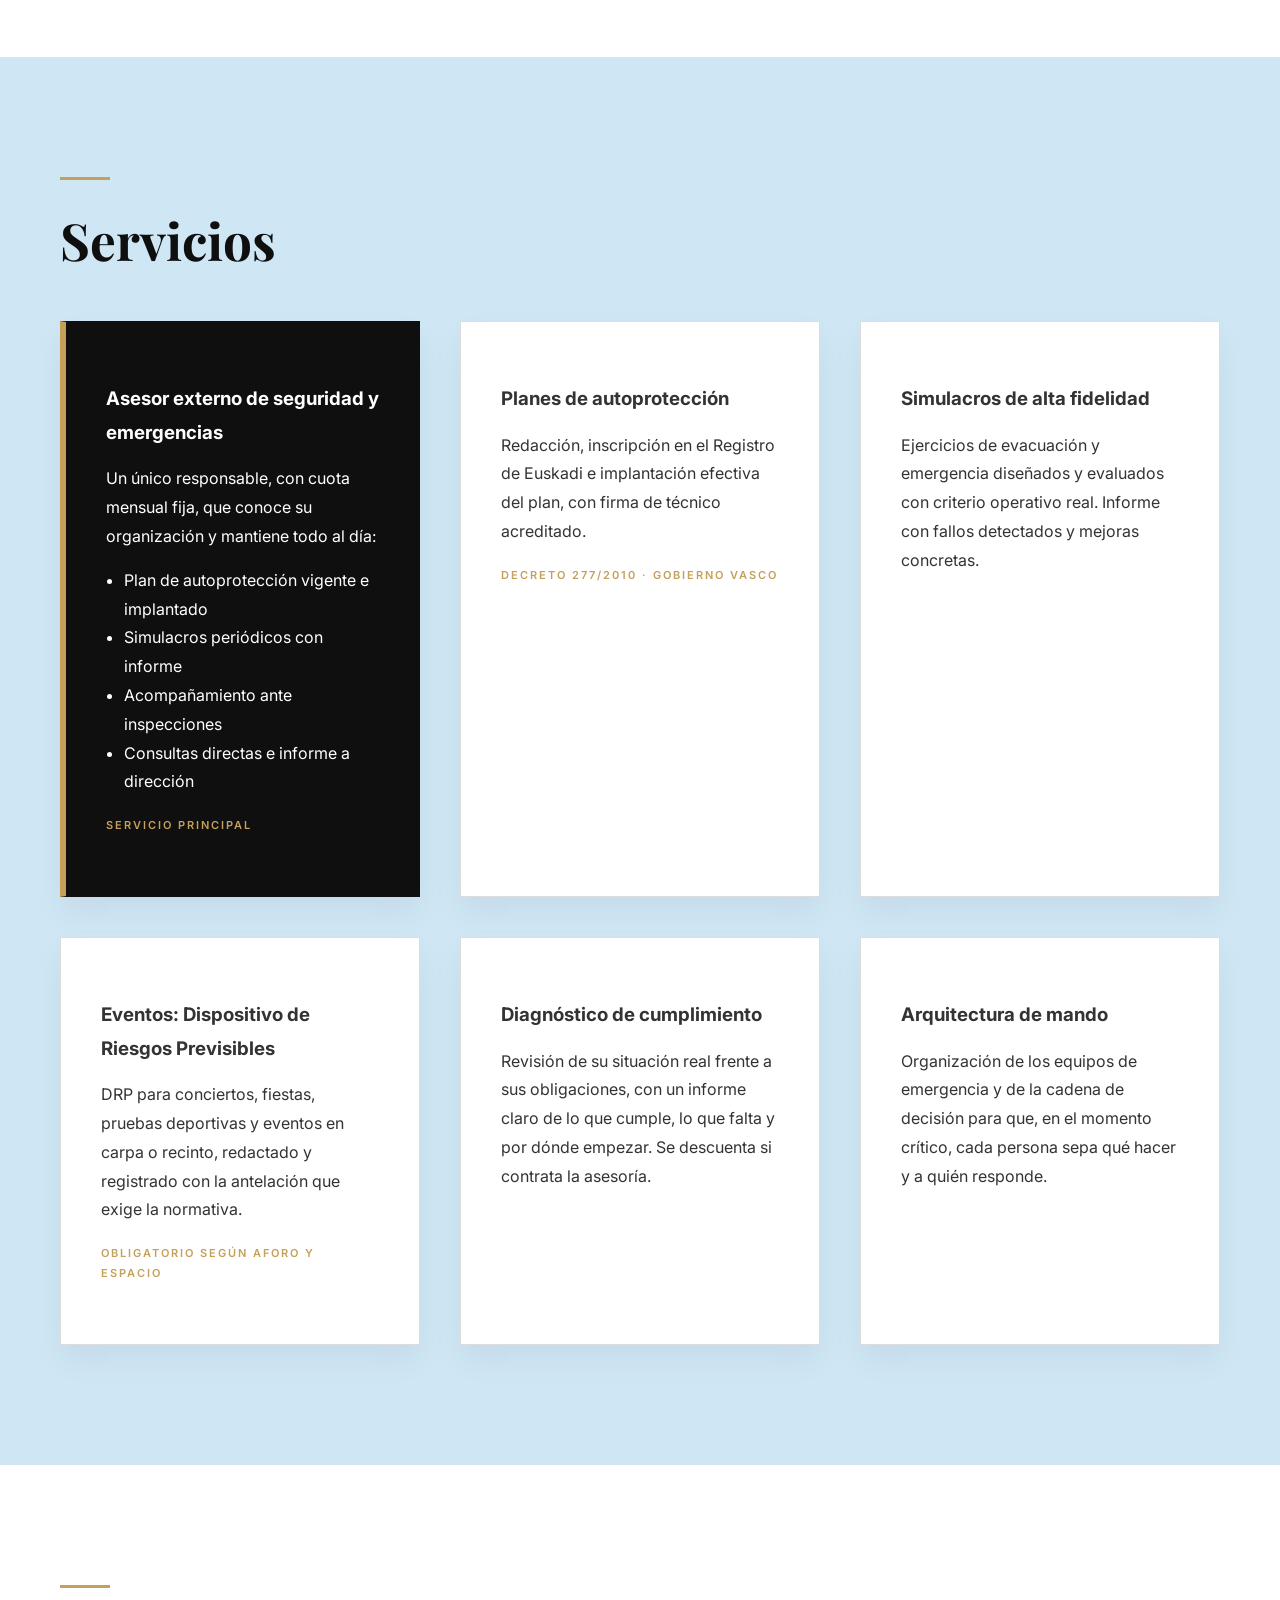
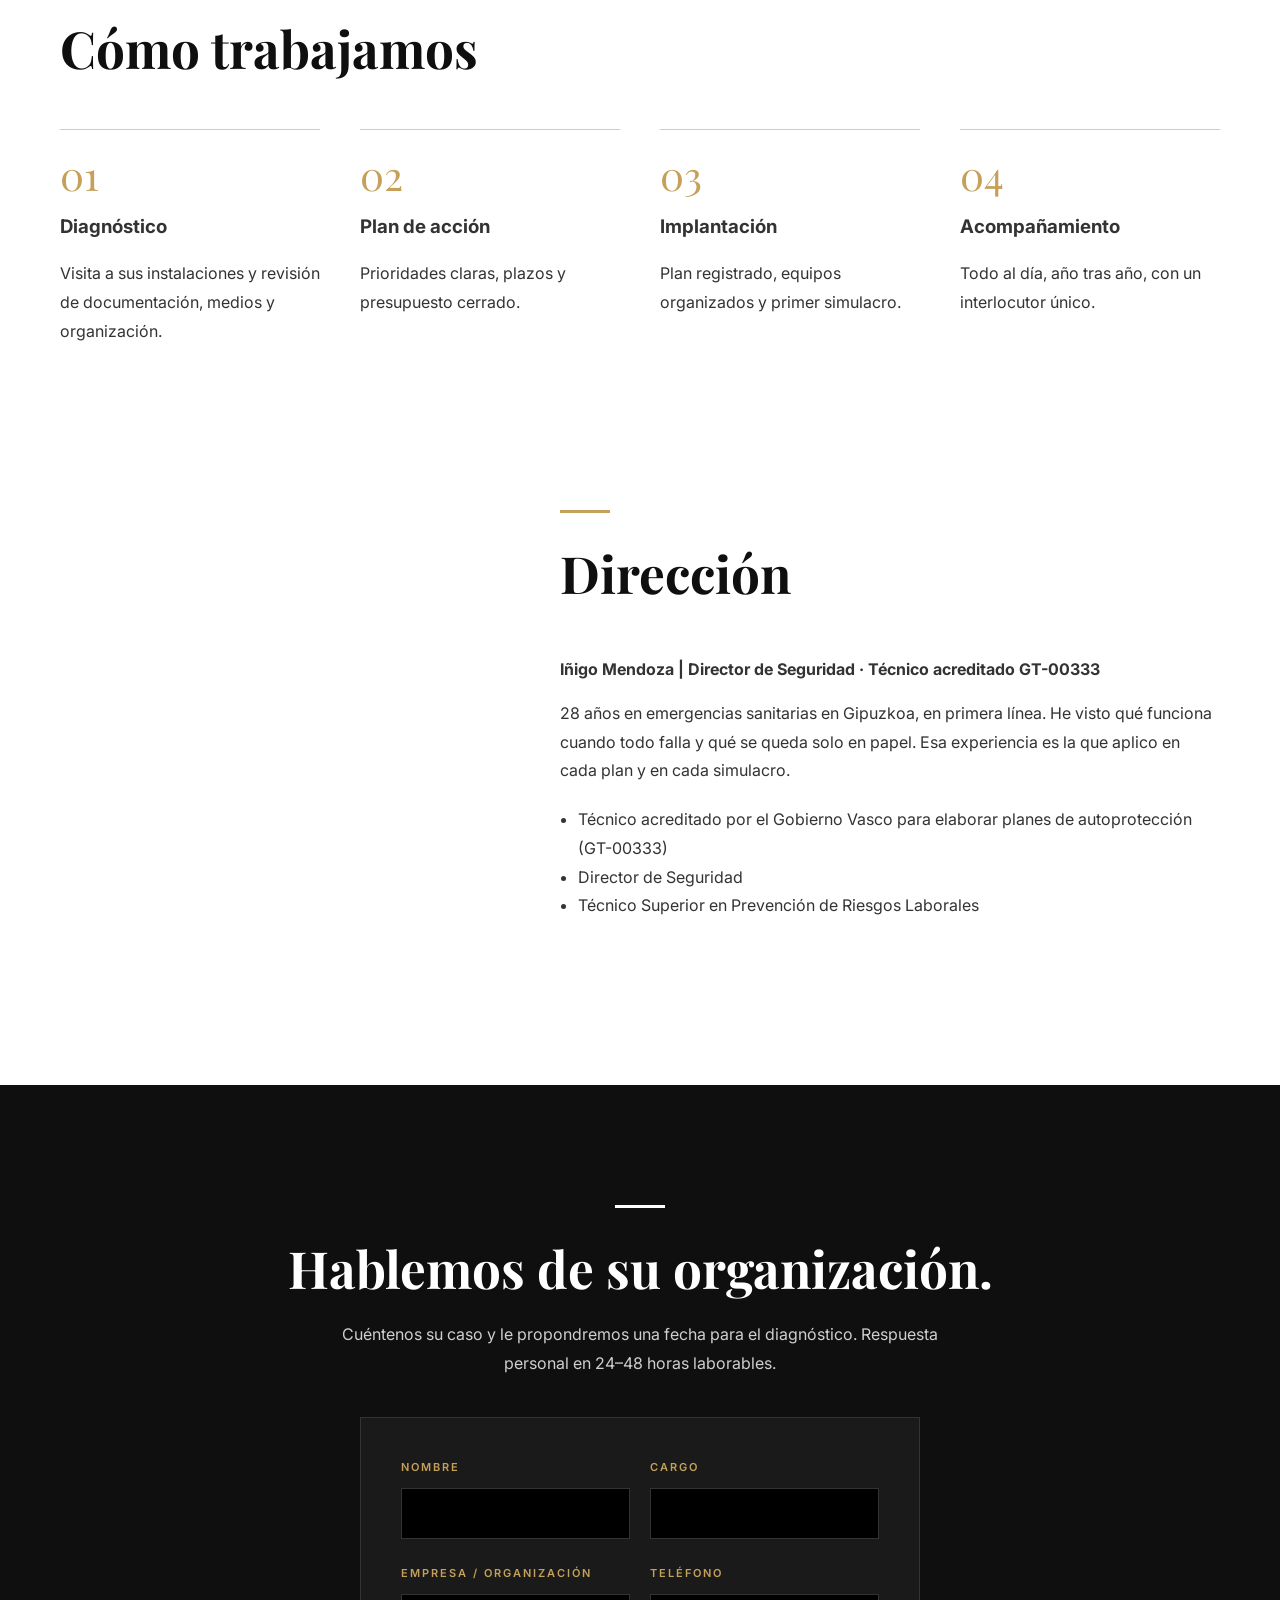
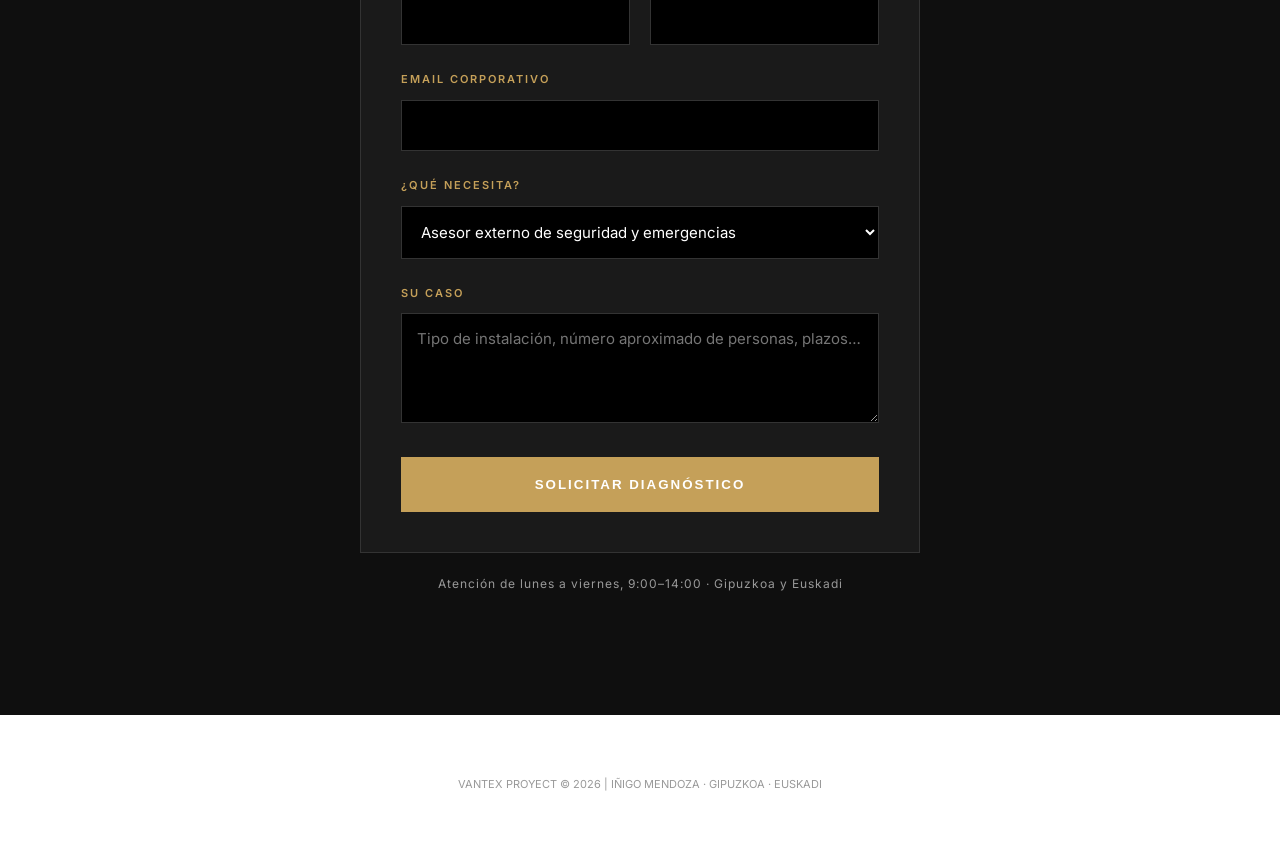
==== commit c2e7ea9d: "Update index.html" ====
--- a/index.html
+++ b/index.html
@@ -3,7 +3,7 @@
 <head>
     <meta charset="UTF-8">
     <meta name="viewport" content="width=device-width, initial-scale=1.0">
-    <title>Vantex | Asesoría en Seguridad, Emergencias y Autoprotección</title>
+    <title>Vantex Proyect | Asesoría en Seguridad, Emergencias y Autoprotección</title>
     <meta name="description" content="Asesoría externa en seguridad, emergencias y autoprotección en Gipuzkoa y Euskadi. Planes de autoprotección, simulacros y DRP de eventos firmados por técnico acreditado por el Gobierno Vasco (GT-00333).">
     <link rel="preconnect" href="https://fonts.googleapis.com">
     <link rel="preconnect" href="https://fonts.gstatic.com" crossorigin>
@@ -53,11 +53,11 @@
         .contact-note { font-size: 12px; color: #999; margin-top: 20px; text-align: center; letter-spacing: 1px; }
         footer { padding: 60px; text-align: center; font-size: 11px; color: #999; text-transform: uppercase; }
         @media (max-width: 900px) { .problem-grid, .direction-section { grid-template-columns: 1fr; gap: 40px; } section { padding: 60px 20px; } nav { padding: 25px 20px; } .steps { grid-template-columns: 1fr 1fr; } .impact-box { padding: 35px 25px; } .card { padding: 40px 25px; } .dir-image { height: 320px; } }
-        @media (max-width: 560px) { .form-row, .steps { grid-template-columns: 1fr; } form { padding: 25px; } footer { padding: 40px 20px; } }
+        @media (max-width: 560px) { .logo { font-size: 16px; letter-spacing: 3px; }  .form-row, .steps { grid-template-columns: 1fr; } form { padding: 25px; } footer { padding: 40px 20px; } }
     </style>
 </head>
 <body>
-    <nav><a href="index.html" class="logo">VANTEX</a><div class="lang"><b>ES</b> | <a href="eu.html">EU</a></div></nav>
+    <nav><a href="index.html" class="logo">VANTEX PROYECT</a><div class="lang"><b>ES</b> | <a href="eu.html">EU</a></div></nav>
 
     <header>
         <div class="badge">Asesoría en Seguridad, Emergencias y Autoprotección</div>
@@ -73,7 +73,7 @@
                 <div class="accent-line"></div>
                 <h2>El riesgo no es la crisis,<br>es la falsa sensación de control.</h2>
                 <p>Muchos planes de autoprotección existen solo en un cajón: sin implantar, sin simulacros y sin inscribir en el Registro de Planes de Autoprotección de Euskadi. Parecen suficientes hasta que se ponen a prueba.</p>
-                <p>Vantex se ocupa de que su organización esté preparada de verdad, no solo cubierta sobre el papel.</p>
+                <p>Vantex Proyect se ocupa de que su organización esté preparada de verdad, no solo cubierta sobre el papel.</p>
             </div>
             <div class="impact-box">
                 <h3>La responsabilidad es de la dirección</h3>
@@ -186,6 +186,6 @@
         <p class="contact-note">Atención de lunes a viernes, 9:00–14:00 · Gipuzkoa y Euskadi</p>
     </div>
 
-    <footer>VANTEX PROJECT &copy; 2026 | IÑIGO MENDOZA · GIPUZKOA · EUSKADI</footer>
+    <footer>VANTEX PROYECT &copy; 2026 | IÑIGO MENDOZA · GIPUZKOA · EUSKADI</footer>
 </body>
 </html>
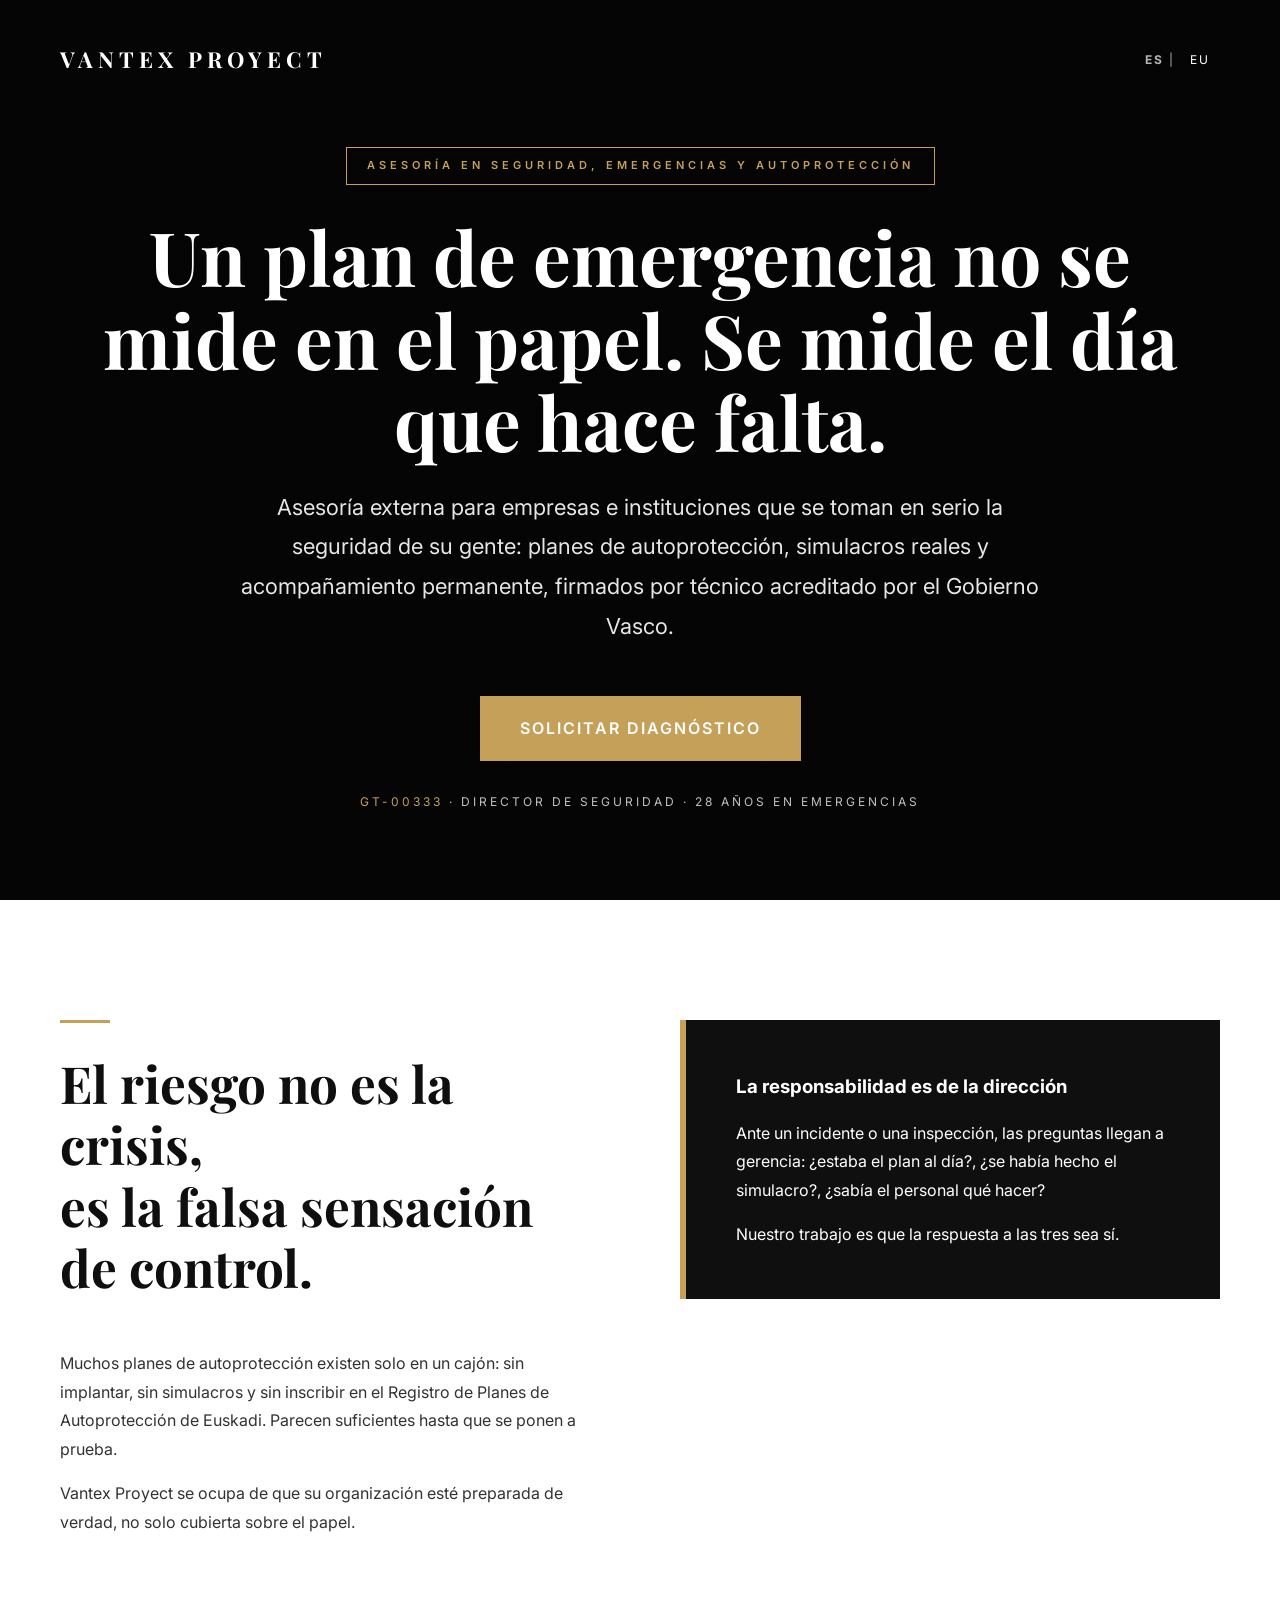
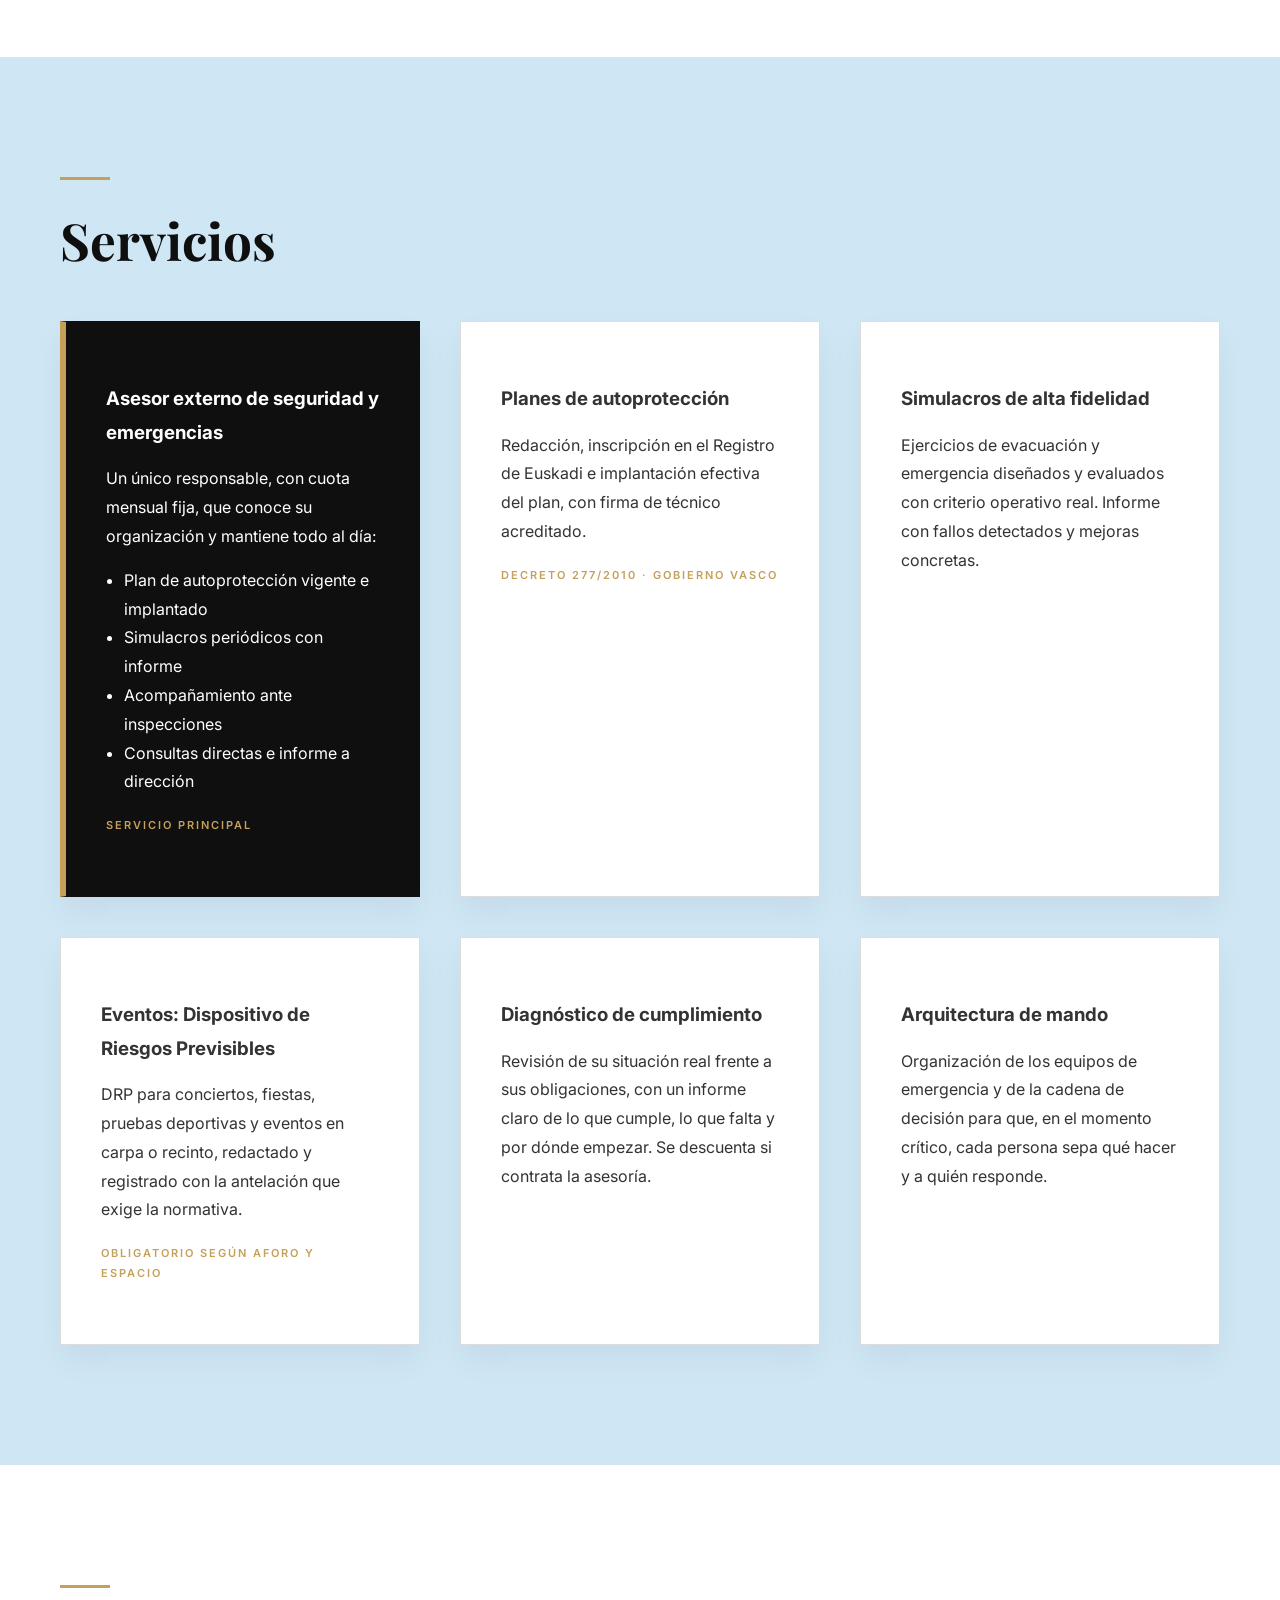
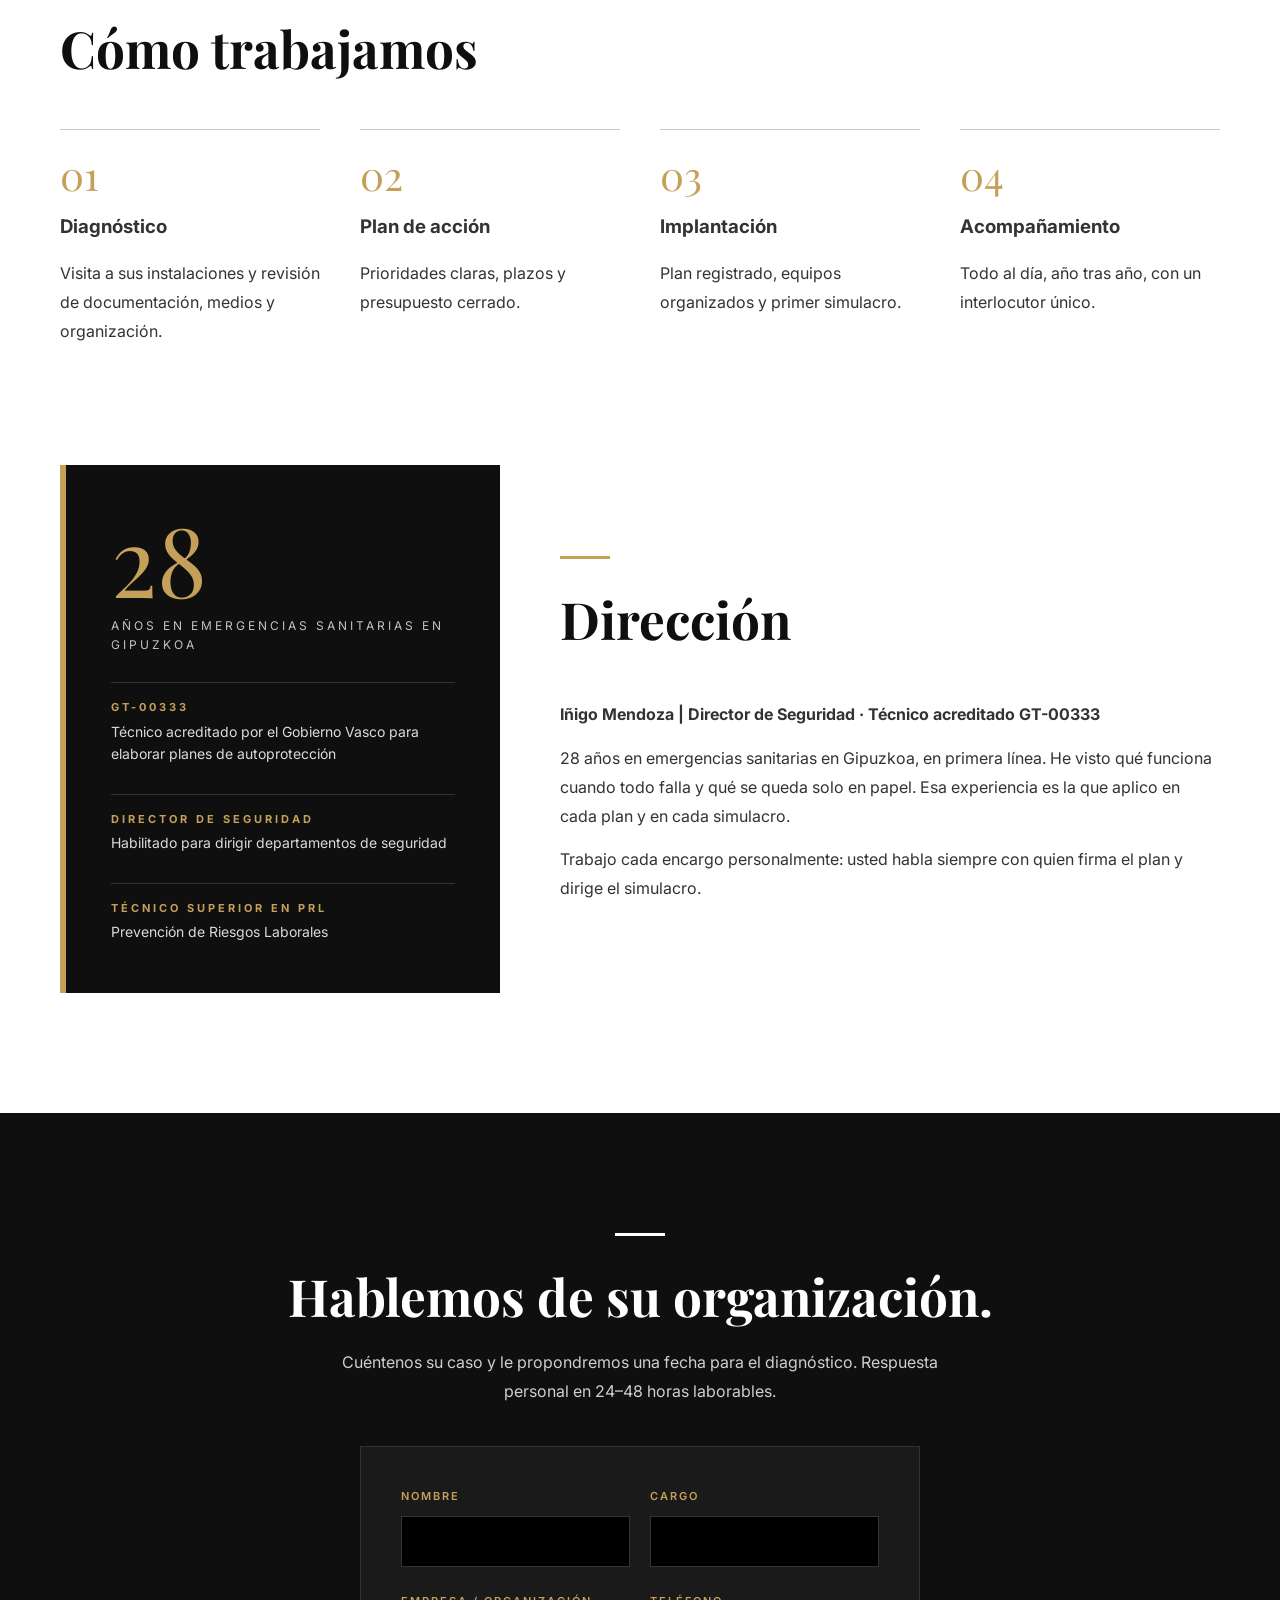
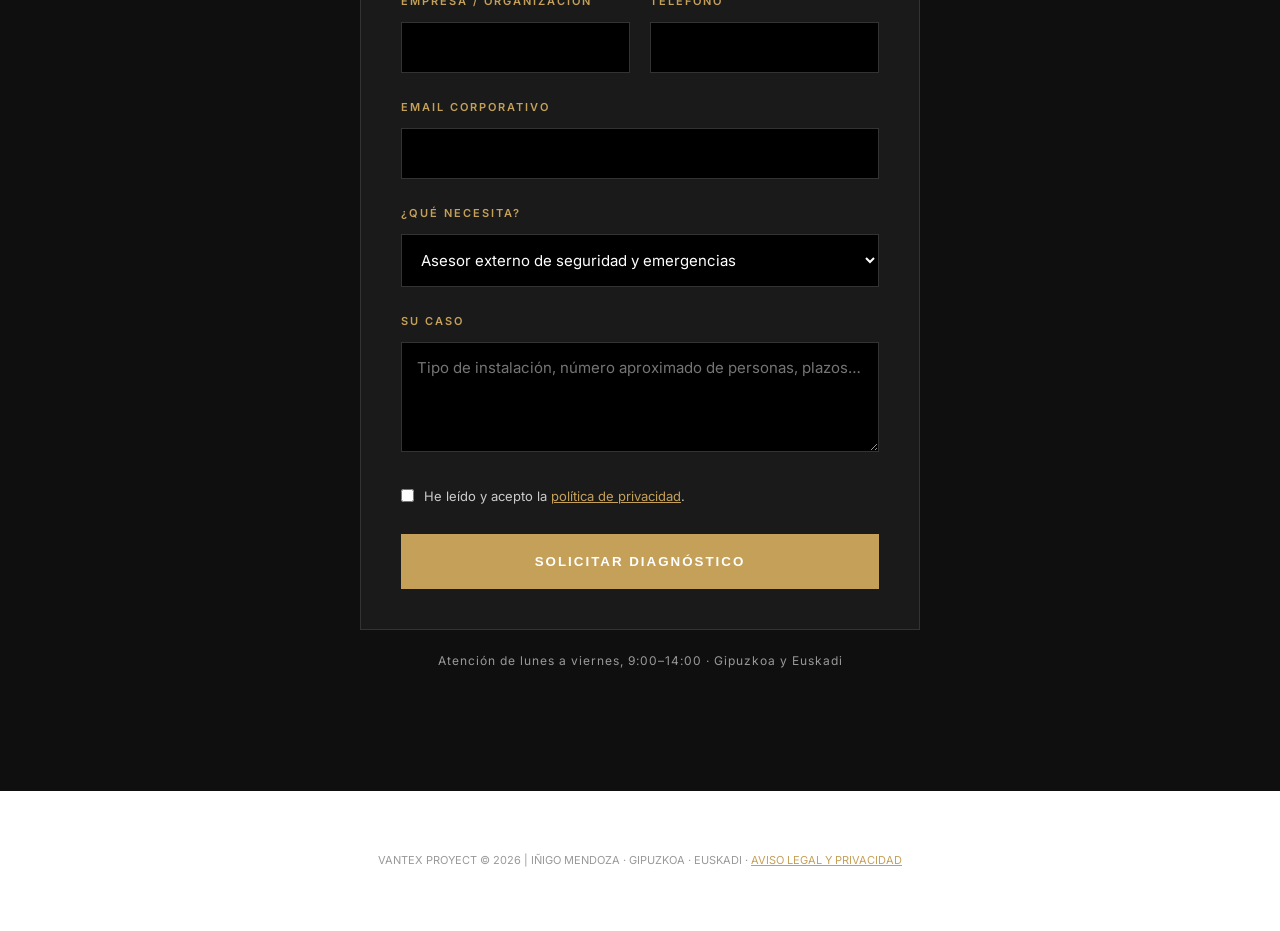
==== commit 46a6c2bd: "Update index.html" ====
--- a/index.html
+++ b/index.html
@@ -16,7 +16,7 @@
         .logo { font-family: 'Playfair Display', serif; font-size: 22px; font-weight: 700; letter-spacing: 5px; color: var(--white); text-decoration: none; }
         .lang { font-size: 12px; letter-spacing: 2px; color: rgba(255,255,255,0.7); }
         .lang a { color: var(--white); text-decoration: none; margin: 0 10px; transition: 0.3s; }
-        header { min-height: 100vh; display: flex; flex-direction: column; justify-content: center; align-items: center; text-align: center; background: linear-gradient(rgba(0,0,0,0.7), rgba(0,0,0,0.7)), url('https://images.unsplash.com/photo-1486406146926-c627a92ad1ab?q=80&w=2000') center/cover no-repeat; color: var(--white); padding: 120px 20px 60px; }
+        header { min-height: 100vh; display: flex; flex-direction: column; justify-content: center; align-items: center; text-align: center; background: linear-gradient(rgba(0,0,0,0.7), rgba(0,0,0,0.7)), url('https://images.unsplash.com/photo-1768128834406-f5b1b962af9d?q=80&w=2000&auto=format&fit=crop') center/cover no-repeat; background-color: #0f0f0f; color: var(--white); padding: 120px 20px 60px; }
         .badge { border: 1px solid var(--accent); color: var(--accent); padding: 8px 20px; font-size: 11px; letter-spacing: 4px; text-transform: uppercase; margin-bottom: 30px; font-weight: 600; }
         header h1 { font-family: 'Playfair Display', serif; font-size: clamp(40px, 6vw, 75px); line-height: 1.1; margin-bottom: 25px; max-width: 1100px; }
         .hero-creds { font-size: 12px; letter-spacing: 3px; text-transform: uppercase; color: rgba(255,255,255,0.75); margin-top: 30px; }
@@ -35,7 +35,11 @@
         .card .ref { display: block; margin-top: 20px; font-size: 11px; letter-spacing: 2px; text-transform: uppercase; color: var(--accent); font-weight: 600; }
         .card ul { margin-top: 15px; padding-left: 18px; }
         .direction-section { display: grid; grid-template-columns: 0.8fr 1.2fr; gap: 60px; align-items: center; }
-        .dir-image { width: 100%; height: 500px; background: url('https://images.unsplash.com/photo-1507679799987-c73779587ccf?q=80&w=2071') center/cover; filter: grayscale(100%); }
+        .cred-panel { background: var(--dark); color: var(--white); border-left: 6px solid var(--accent); padding: 50px 45px; display: grid; gap: 28px; }
+        .cred-big { font-family: 'Playfair Display', serif; font-size: 96px; line-height: 0.9; color: var(--accent); }
+        .cred-big span { display: block; font-family: 'Inter', sans-serif; font-size: 12px; letter-spacing: 3px; text-transform: uppercase; color: rgba(255,255,255,0.75); margin-top: 14px; line-height: 1.6; }
+        .cred-item { border-top: 1px solid #333; padding-top: 16px; font-size: 14px; color: rgba(255,255,255,0.85); line-height: 1.6; }
+        .cred-item b { display: block; font-size: 11px; letter-spacing: 3px; text-transform: uppercase; color: var(--accent); margin-bottom: 4px; }
         .dir-text ul { margin-top: 20px; padding-left: 18px; }
         .steps { display: grid; grid-template-columns: repeat(4, 1fr); gap: 40px; counter-reset: paso; list-style: none; }
         .steps li { counter-increment: paso; border-top: 1px solid #ccc; padding-top: 25px; }
@@ -49,10 +53,11 @@
         input, textarea, select { width: 100%; padding: 15px; background: #000; border: 1px solid #333; color: #fff; margin-bottom: 25px; font-family: inherit; font-size: 15px; outline: none; }
         input:focus, textarea:focus, select:focus { border-color: var(--accent); }
         .btn { display: block; width: 100%; padding: 20px; background: var(--accent); color: var(--white); border: none; font-weight: 600; text-transform: uppercase; letter-spacing: 2px; cursor: pointer; text-align: center; text-decoration: none; }
+        .consent { display: flex; gap: 10px; align-items: flex-start; font-size: 13px; letter-spacing: 0; text-transform: none; color: #ccc; font-weight: 400; margin-bottom: 25px; } .consent input { width: auto; margin: 4px 0 0; } .consent a, footer a { color: var(--accent); }
         .btn-inline { display: inline-block; width: auto; padding: 18px 40px; margin-top: 10px; }
         .contact-note { font-size: 12px; color: #999; margin-top: 20px; text-align: center; letter-spacing: 1px; }
         footer { padding: 60px; text-align: center; font-size: 11px; color: #999; text-transform: uppercase; }
-        @media (max-width: 900px) { .problem-grid, .direction-section { grid-template-columns: 1fr; gap: 40px; } section { padding: 60px 20px; } nav { padding: 25px 20px; } .steps { grid-template-columns: 1fr 1fr; } .impact-box { padding: 35px 25px; } .card { padding: 40px 25px; } .dir-image { height: 320px; } }
+        @media (max-width: 900px) { .problem-grid, .direction-section { grid-template-columns: 1fr; gap: 40px; } section { padding: 60px 20px; } nav { padding: 25px 20px; } .steps { grid-template-columns: 1fr 1fr; } .impact-box { padding: 35px 25px; } .card { padding: 40px 25px; } .cred-panel { padding: 35px 25px; } .cred-big { font-size: 72px; } }
         @media (max-width: 560px) { .logo { font-size: 16px; letter-spacing: 3px; }  .form-row, .steps { grid-template-columns: 1fr; } form { padding: 25px; } footer { padding: 40px 20px; } }
     </style>
 </head>
@@ -139,17 +144,18 @@
     <div class="bg-light" style="background:white">
         <section style="padding-top:0">
             <div class="direction-section">
-                <div class="dir-image"></div>
+                <div class="cred-panel" aria-label="Credenciales">
+                    <div class="cred-big">28<span>años en emergencias sanitarias en Gipuzkoa</span></div>
+                    <div class="cred-item"><b>GT-00333</b>Técnico acreditado por el Gobierno Vasco para elaborar planes de autoprotección</div>
+                    <div class="cred-item"><b>Director de Seguridad</b>Habilitado para dirigir departamentos de seguridad</div>
+                    <div class="cred-item"><b>Técnico Superior en PRL</b>Prevención de Riesgos Laborales</div>
+                </div>
                 <div class="dir-text">
                     <div class="accent-line"></div>
                     <h2>Dirección</h2>
                     <p><strong>Iñigo Mendoza | Director de Seguridad · Técnico acreditado GT-00333</strong></p>
                     <p>28 años en emergencias sanitarias en Gipuzkoa, en primera línea. He visto qué funciona cuando todo falla y qué se queda solo en papel. Esa experiencia es la que aplico en cada plan y en cada simulacro.</p>
-                    <ul>
-                        <li>Técnico acreditado por el Gobierno Vasco para elaborar planes de autoprotección (GT-00333)</li>
-                        <li>Director de Seguridad</li>
-                        <li>Técnico Superior en Prevención de Riesgos Laborales</li>
-                    </ul>
+                    <p>Trabajo cada encargo personalmente: usted habla siempre con quien firma el plan y dirige el simulacro.</p>
                 </div>
             </div>
         </section>
@@ -180,12 +186,13 @@
                 <option>Otra consulta</option>
             </select>
             <label for="mensaje">Su caso</label><textarea id="mensaje" name="message" required style="height:110px;" placeholder="Tipo de instalación, número aproximado de personas, plazos…"></textarea>
+            <label class="consent"><input type="checkbox" name="acepta_privacidad" value="si" required> <span>He leído y acepto la <a href="aviso-legal.html#privacidad">política de privacidad</a>.</span></label>
             <button type="submit" class="btn">Solicitar diagnóstico</button>
         </form>
         <!-- TELÉFONO: cuando tengas la línea de empresa, sustituir esta línea por: Teléfono y WhatsApp: 6XX XXX XXX · -->
         <p class="contact-note">Atención de lunes a viernes, 9:00–14:00 · Gipuzkoa y Euskadi</p>
     </div>
 
-    <footer>VANTEX PROYECT &copy; 2026 | IÑIGO MENDOZA · GIPUZKOA · EUSKADI</footer>
+    <footer>VANTEX PROYECT &copy; 2026 | IÑIGO MENDOZA · GIPUZKOA · EUSKADI · <a href="aviso-legal.html">Aviso legal y privacidad</a></footer>
 </body>
 </html>
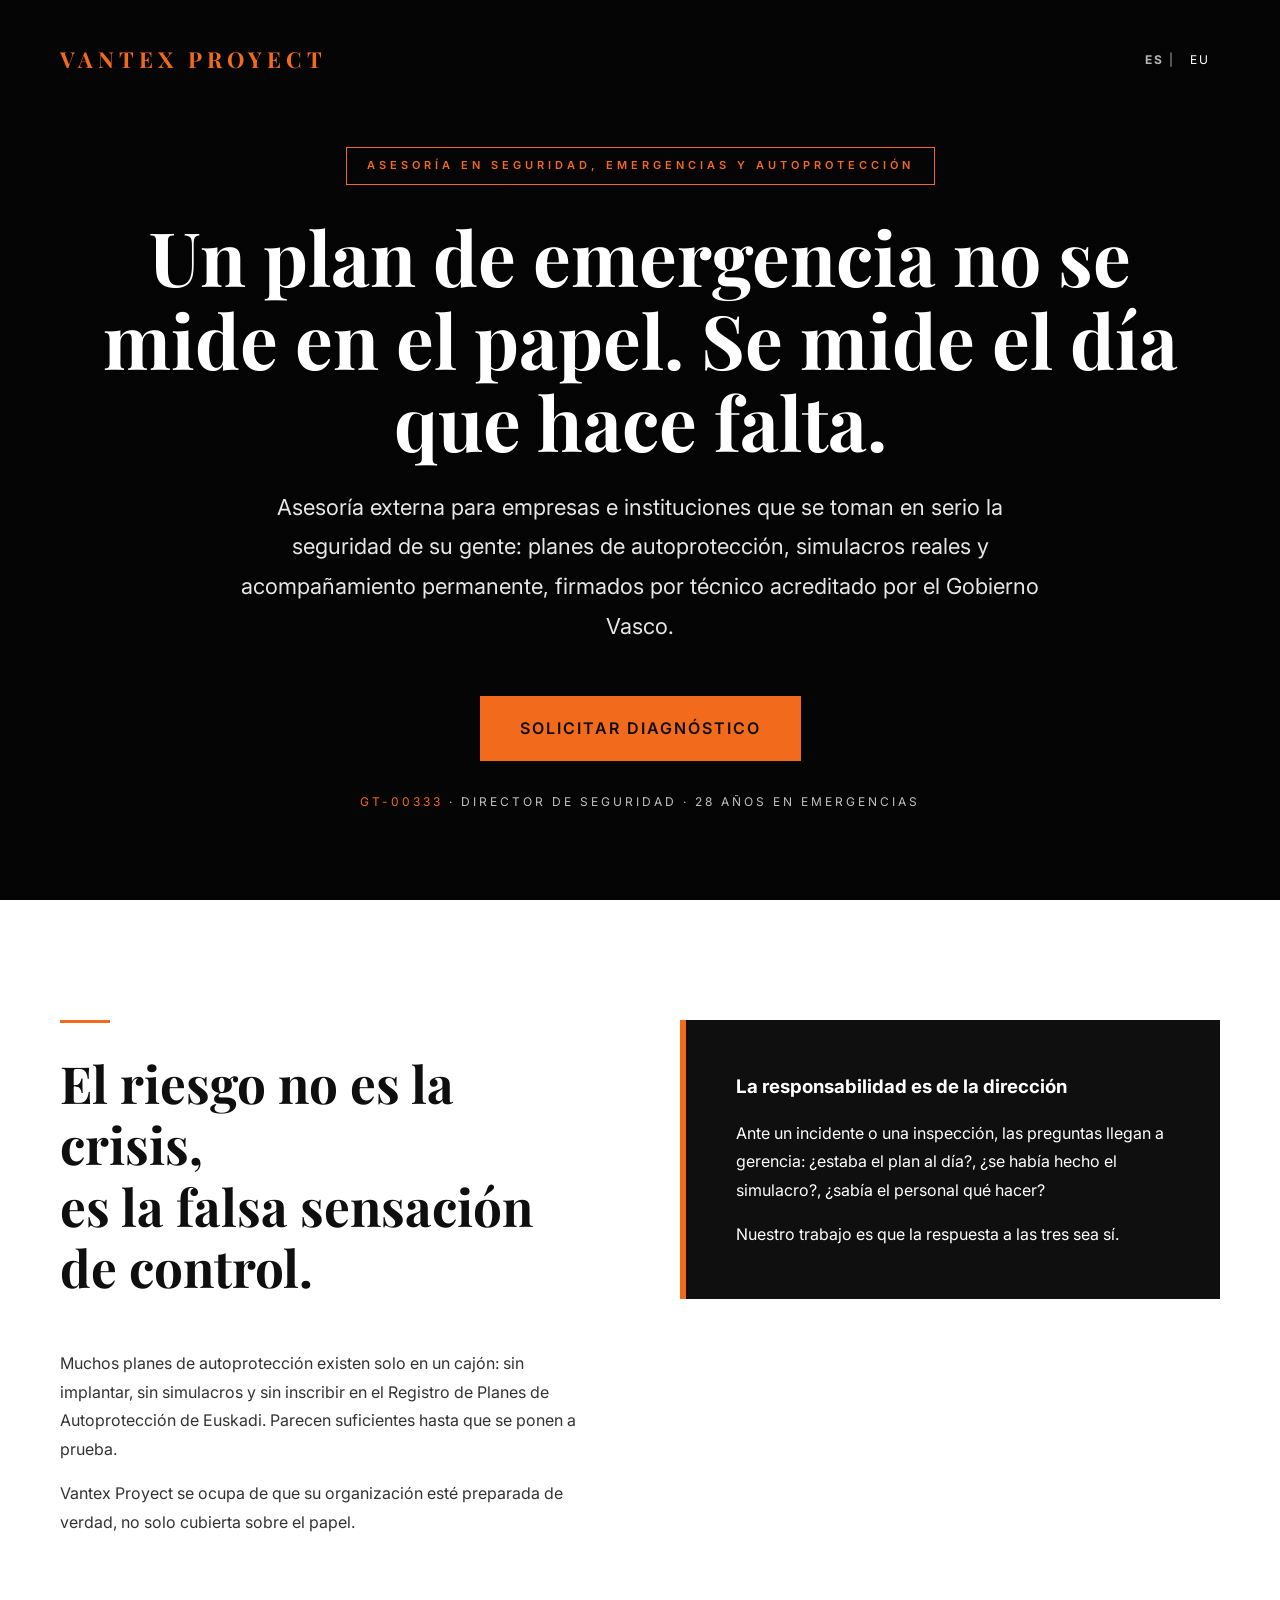
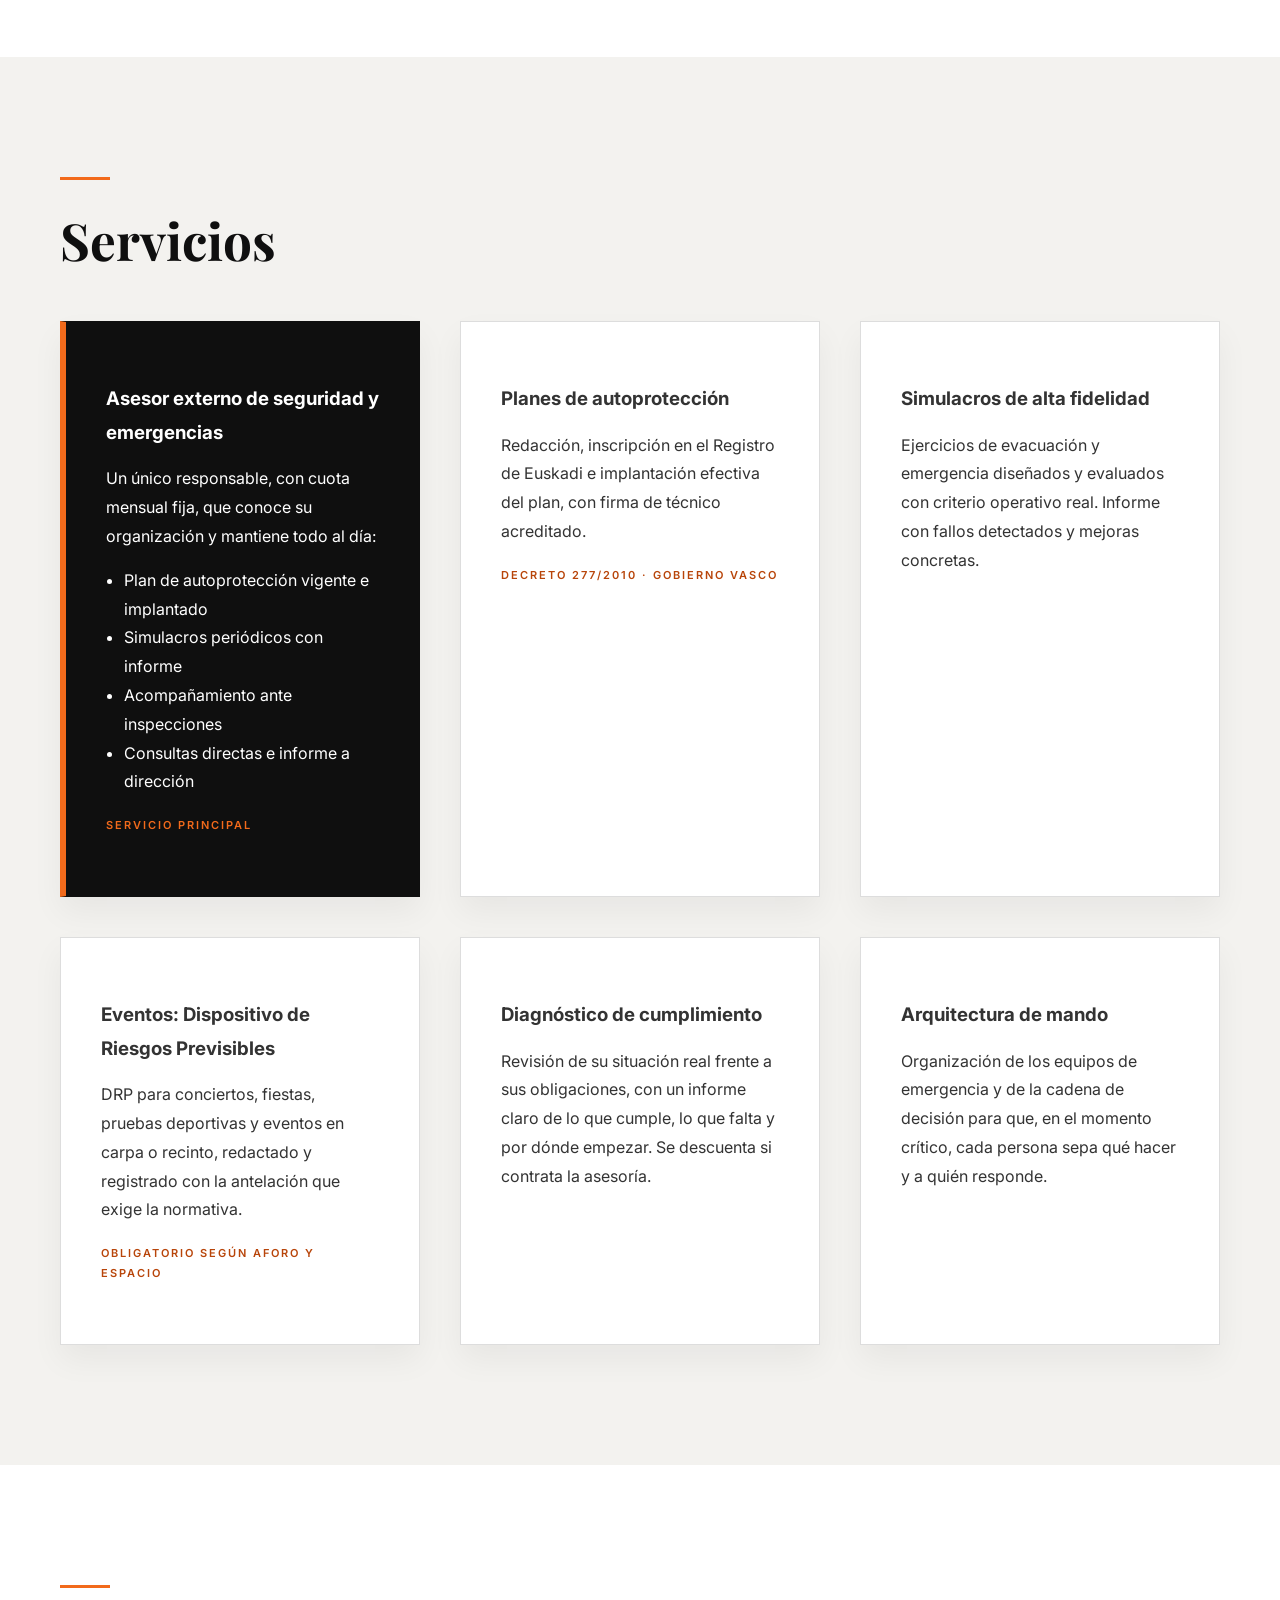
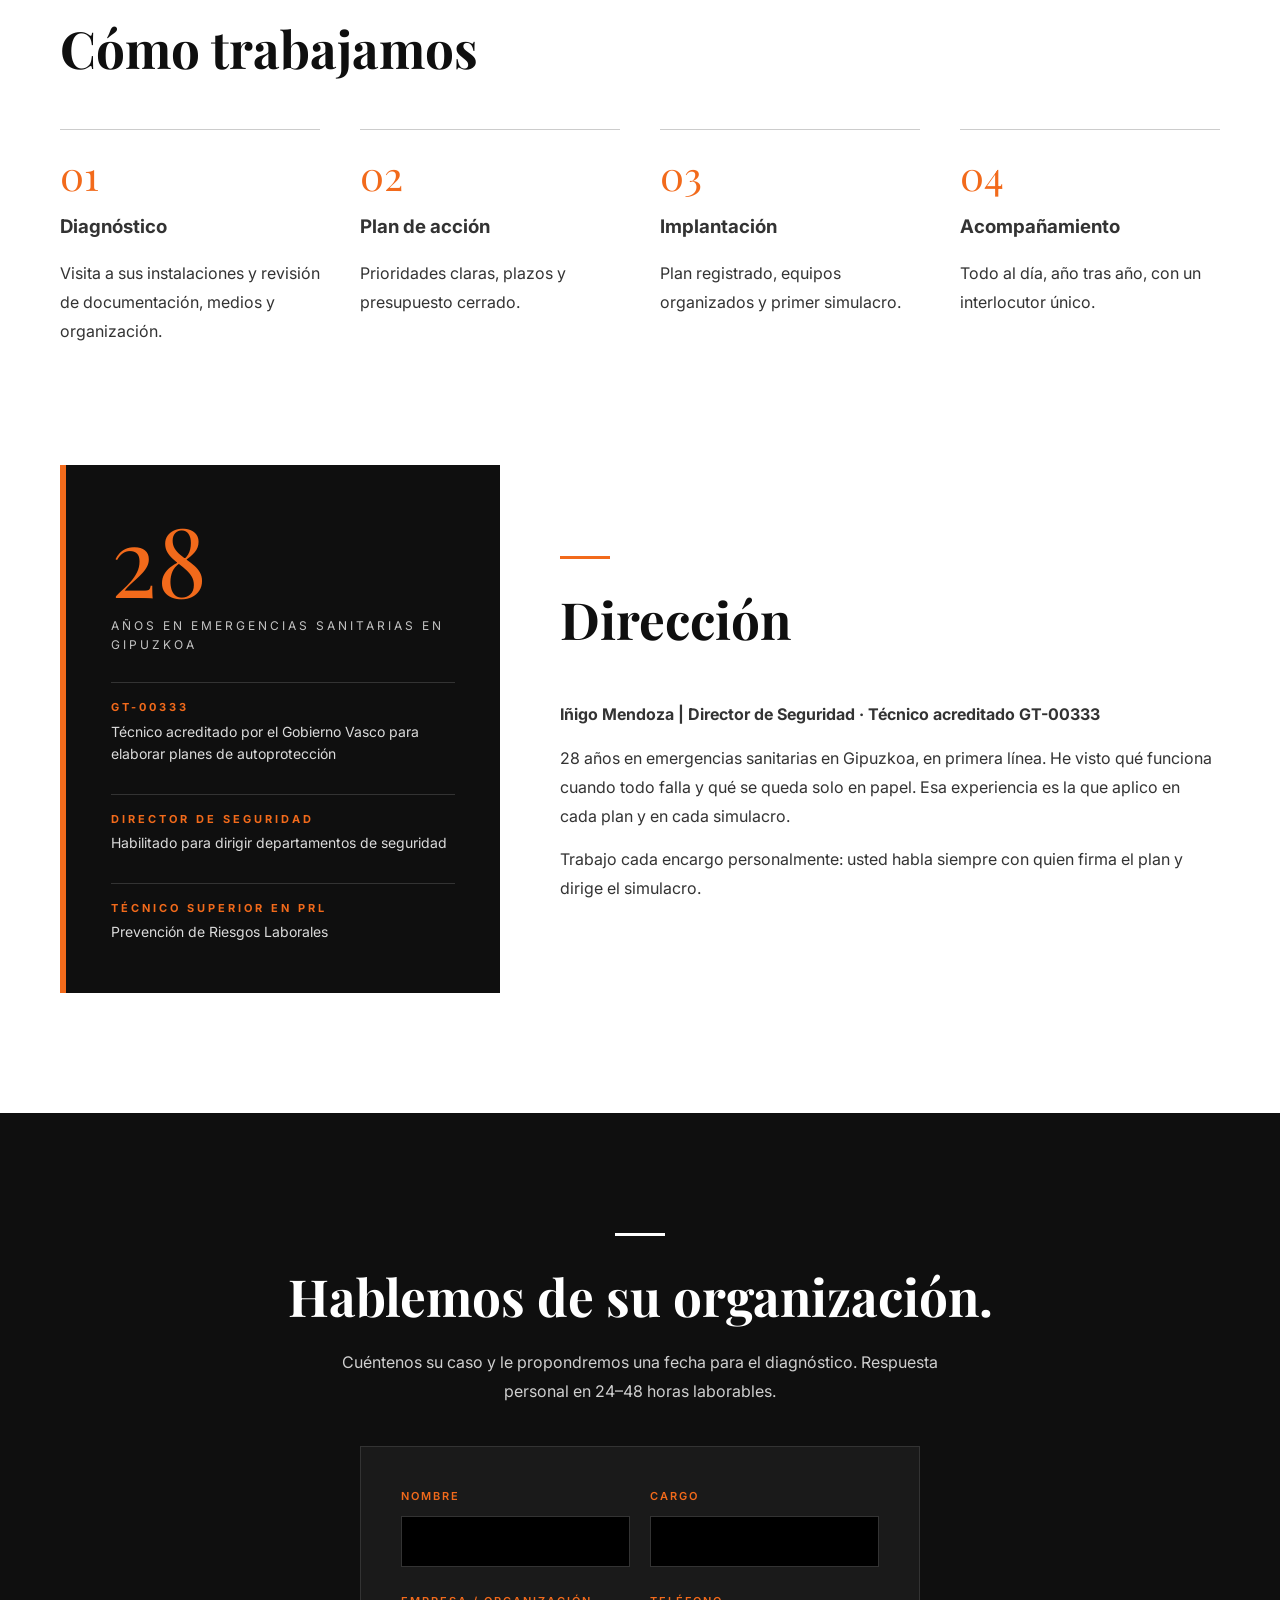
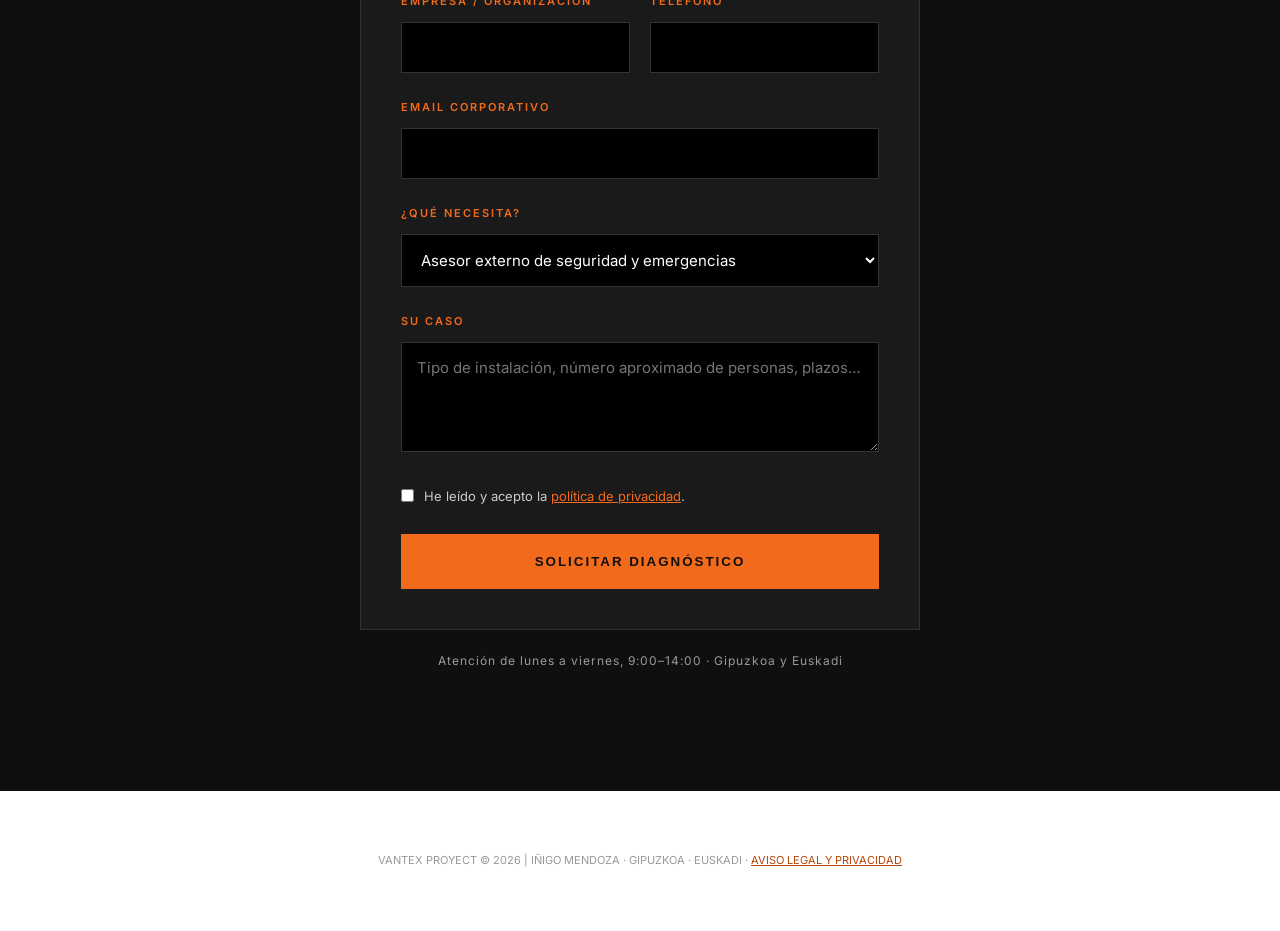
==== commit da532604: "Update index.html" ====
--- a/index.html
+++ b/index.html
@@ -9,11 +9,11 @@
     <link rel="preconnect" href="https://fonts.gstatic.com" crossorigin>
     <link href="https://fonts.googleapis.com/css2?family=Inter:wght@300;400;600&family=Playfair+Display:ital,wght@0,700;1,700&display=swap" rel="stylesheet">
     <style>
-        :root { --accent: #c5a059; --dark: #0f0f0f; --text: #333333; --light: #cfe6f5; --white: #ffffff; --spacing-lg: 120px; }
+        :root { --accent: #f26a1b; --accent-ink: #b8450a; --dark: #0f0f0f; --text: #333333; --light: #f3f2ef; --white: #ffffff; --spacing-lg: 120px; }
         * { margin: 0; padding: 0; box-sizing: border-box; }
         body { font-family: 'Inter', sans-serif; color: var(--text); line-height: 1.8; background: var(--white); -webkit-font-smoothing: antialiased; }
         nav { padding: 40px 60px; display: flex; justify-content: space-between; align-items: center; position: absolute; width: 100%; z-index: 100; }
-        .logo { font-family: 'Playfair Display', serif; font-size: 22px; font-weight: 700; letter-spacing: 5px; color: var(--white); text-decoration: none; }
+        .logo { font-family: 'Playfair Display', serif; font-size: 22px; font-weight: 700; letter-spacing: 5px; color: var(--accent); text-decoration: none; }
         .lang { font-size: 12px; letter-spacing: 2px; color: rgba(255,255,255,0.7); }
         .lang a { color: var(--white); text-decoration: none; margin: 0 10px; transition: 0.3s; }
         header { min-height: 100vh; display: flex; flex-direction: column; justify-content: center; align-items: center; text-align: center; background: linear-gradient(rgba(0,0,0,0.7), rgba(0,0,0,0.7)), url('https://images.unsplash.com/photo-1768128834406-f5b1b962af9d?q=80&w=2000&auto=format&fit=crop') center/cover no-repeat; background-color: #0f0f0f; color: var(--white); padding: 120px 20px 60px; }
@@ -32,7 +32,7 @@
         .grid-3 { display: grid; grid-template-columns: repeat(auto-fit, minmax(min(350px, 100%), 1fr)); gap: 40px; }
         .card { padding: 60px 40px; background: var(--white); border: 1px solid #ddd; box-shadow: 0 15px 30px rgba(0,0,0,0.05); }
         .card.featured { background: var(--dark); color: var(--white); border-color: var(--dark); border-left: 6px solid var(--accent); }
-        .card .ref { display: block; margin-top: 20px; font-size: 11px; letter-spacing: 2px; text-transform: uppercase; color: var(--accent); font-weight: 600; }
+        .card .ref { display: block; margin-top: 20px; font-size: 11px; letter-spacing: 2px; text-transform: uppercase; color: var(--accent-ink); font-weight: 600; } .card.featured .ref { color: var(--accent); }
         .card ul { margin-top: 15px; padding-left: 18px; }
         .direction-section { display: grid; grid-template-columns: 0.8fr 1.2fr; gap: 60px; align-items: center; }
         .cred-panel { background: var(--dark); color: var(--white); border-left: 6px solid var(--accent); padding: 50px 45px; display: grid; gap: 28px; }
@@ -52,8 +52,9 @@
         label { display: block; font-size: 11px; letter-spacing: 2px; text-transform: uppercase; margin-bottom: 10px; color: var(--accent); font-weight: 600; }
         input, textarea, select { width: 100%; padding: 15px; background: #000; border: 1px solid #333; color: #fff; margin-bottom: 25px; font-family: inherit; font-size: 15px; outline: none; }
         input:focus, textarea:focus, select:focus { border-color: var(--accent); }
-        .btn { display: block; width: 100%; padding: 20px; background: var(--accent); color: var(--white); border: none; font-weight: 600; text-transform: uppercase; letter-spacing: 2px; cursor: pointer; text-align: center; text-decoration: none; }
-        .consent { display: flex; gap: 10px; align-items: flex-start; font-size: 13px; letter-spacing: 0; text-transform: none; color: #ccc; font-weight: 400; margin-bottom: 25px; } .consent input { width: auto; margin: 4px 0 0; } .consent a, footer a { color: var(--accent); }
+        .btn { display: block; width: 100%; padding: 20px; background: var(--accent); color: #0f0f0f; border: none; font-weight: 600; text-transform: uppercase; letter-spacing: 2px; cursor: pointer; text-align: center; text-decoration: none; }
+        .consent { display: flex; gap: 10px; align-items: flex-start; font-size: 13px; letter-spacing: 0; text-transform: none; color: #ccc; font-weight: 400; margin-bottom: 25px; } .consent input { width: auto; margin: 4px 0 0; } .consent a { color: var(--accent); } footer a { color: var(--accent-ink); }
+        .btn:hover { background: #ff7a2e; }
         .btn-inline { display: inline-block; width: auto; padding: 18px 40px; margin-top: 10px; }
         .contact-note { font-size: 12px; color: #999; margin-top: 20px; text-align: center; letter-spacing: 1px; }
         footer { padding: 60px; text-align: center; font-size: 11px; color: #999; text-transform: uppercase; }
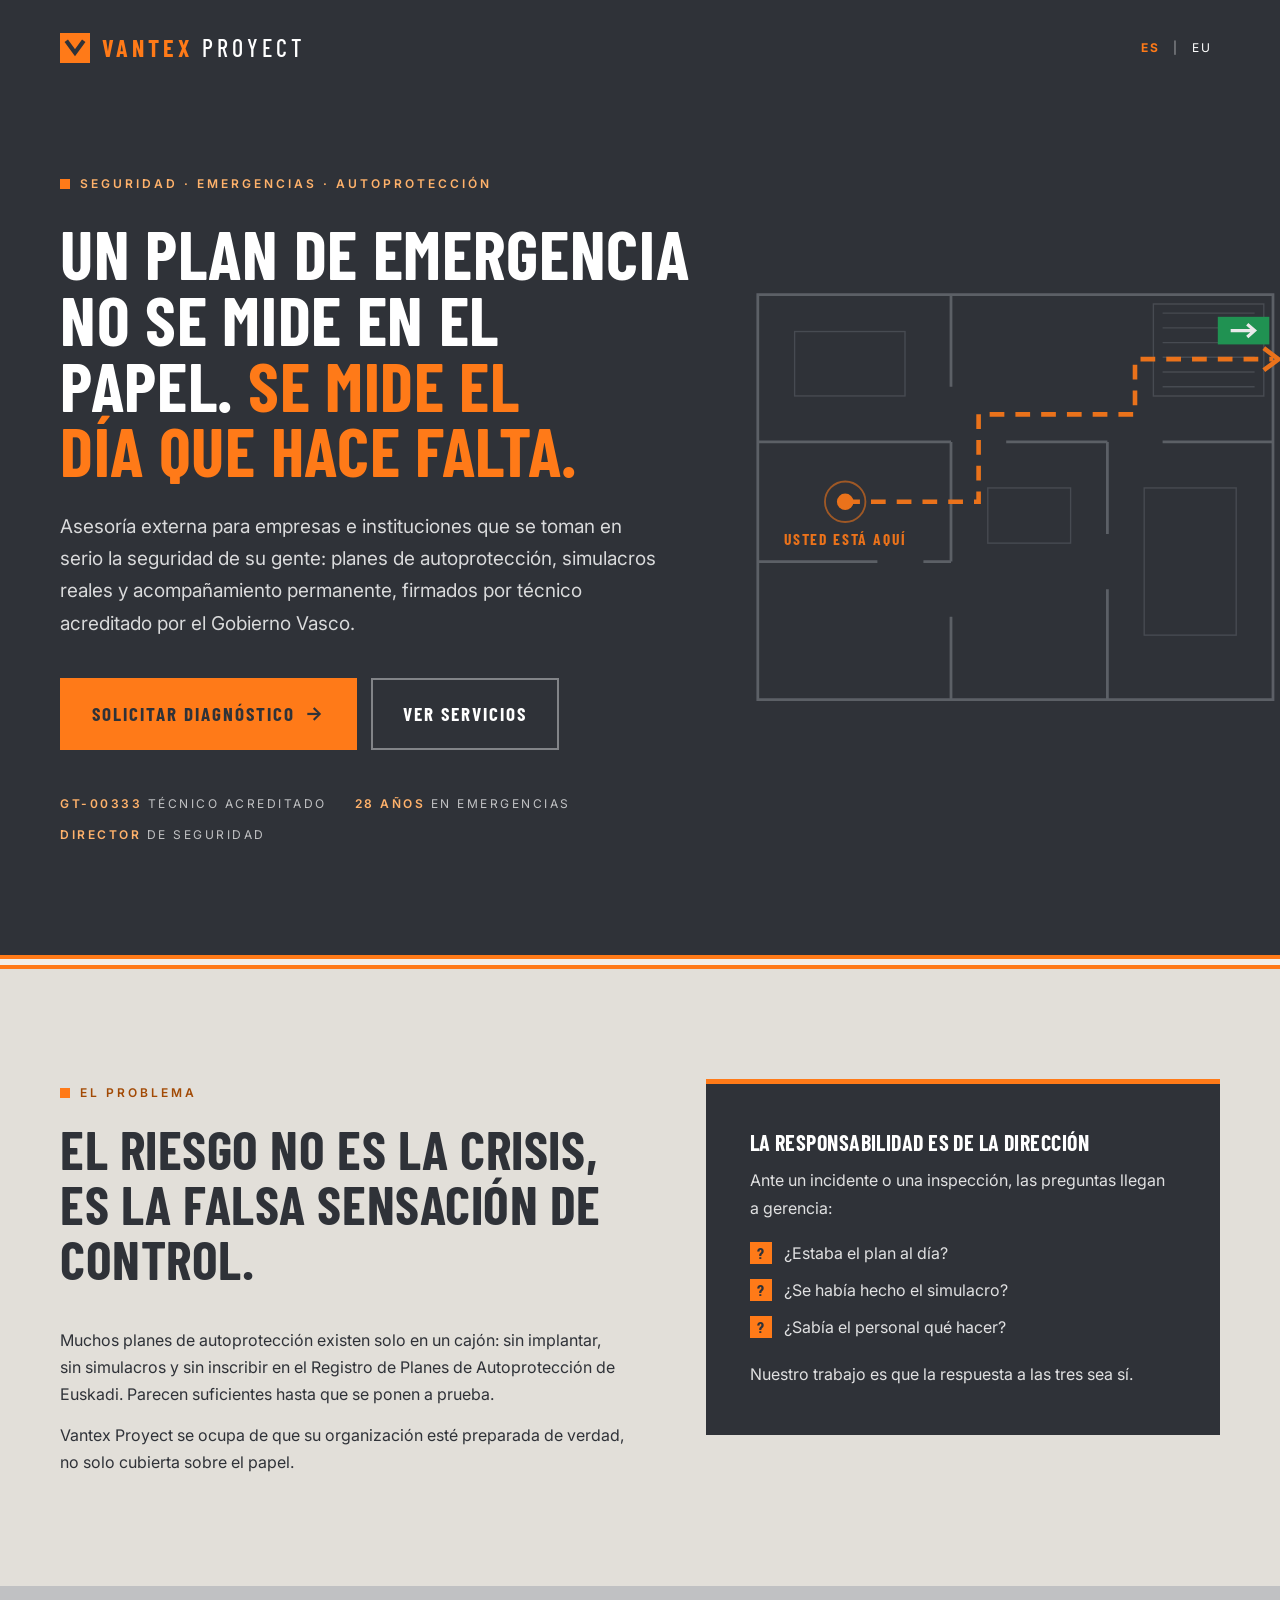
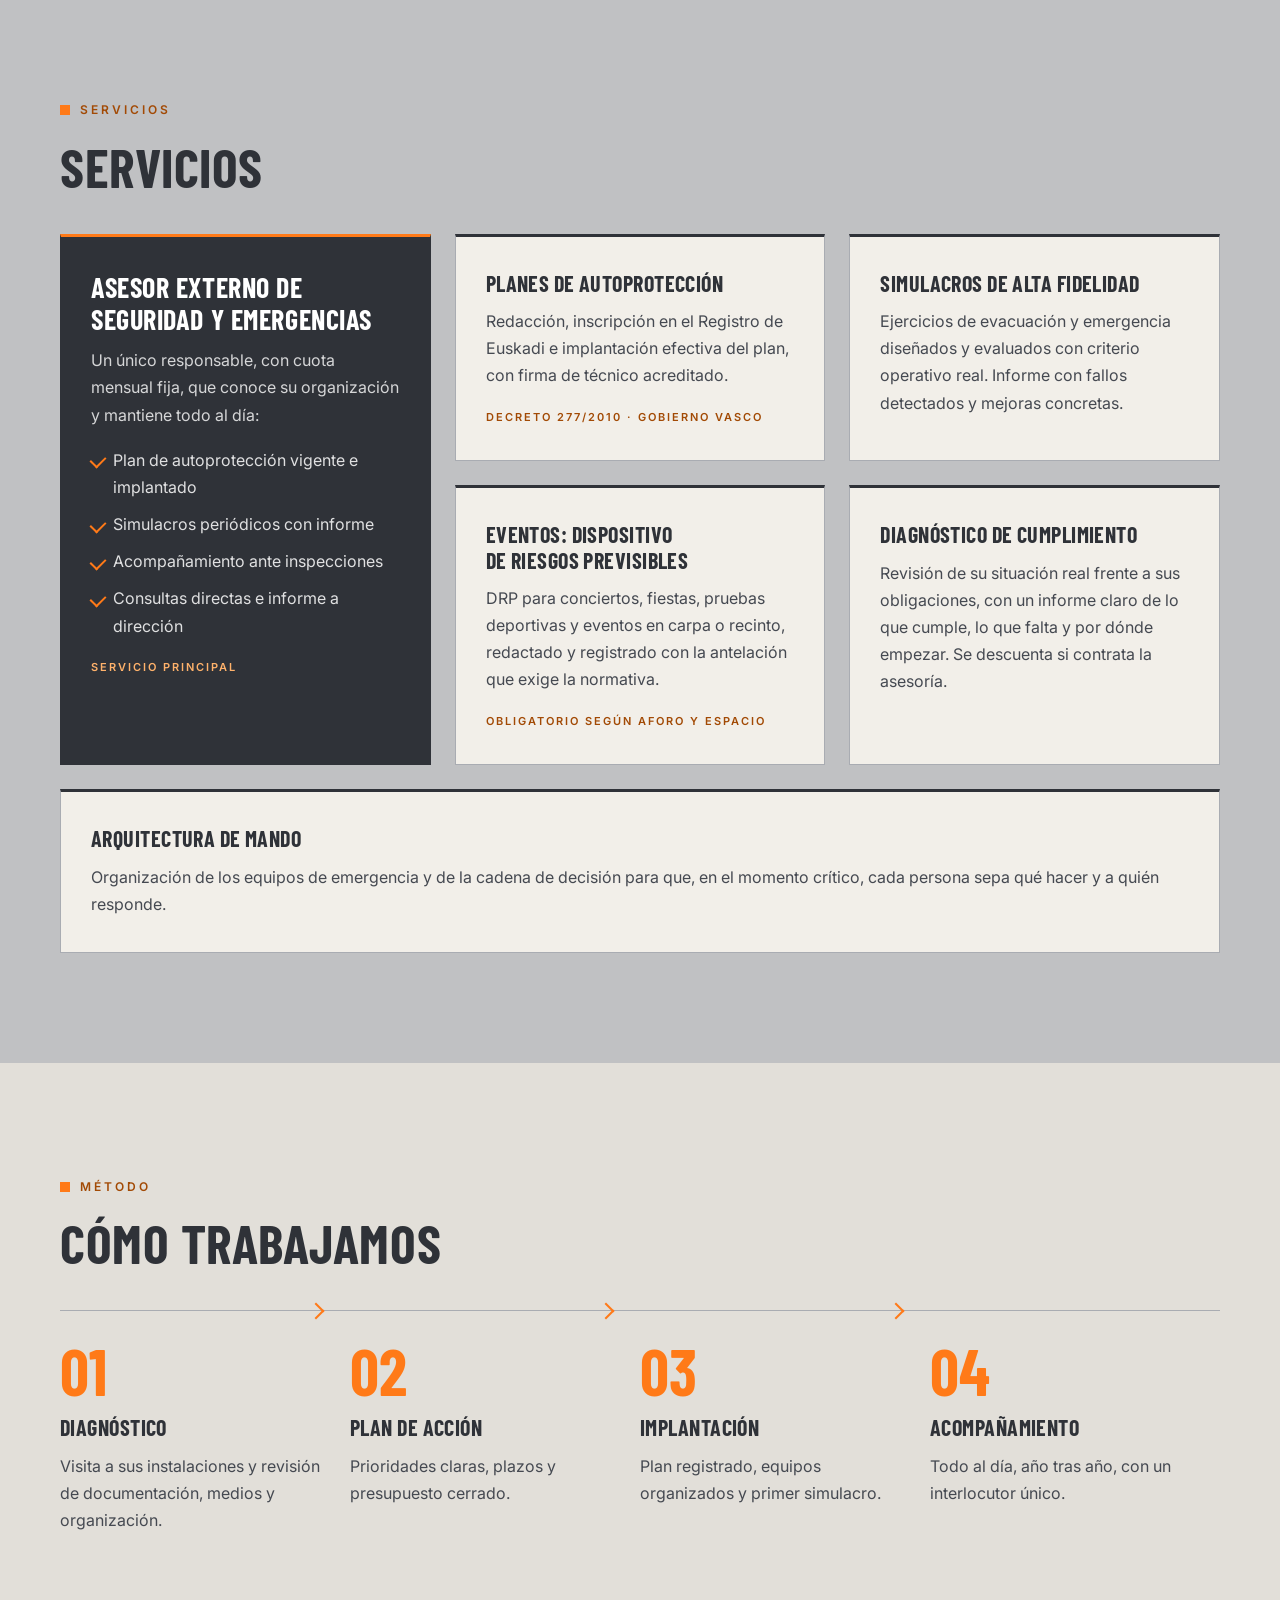
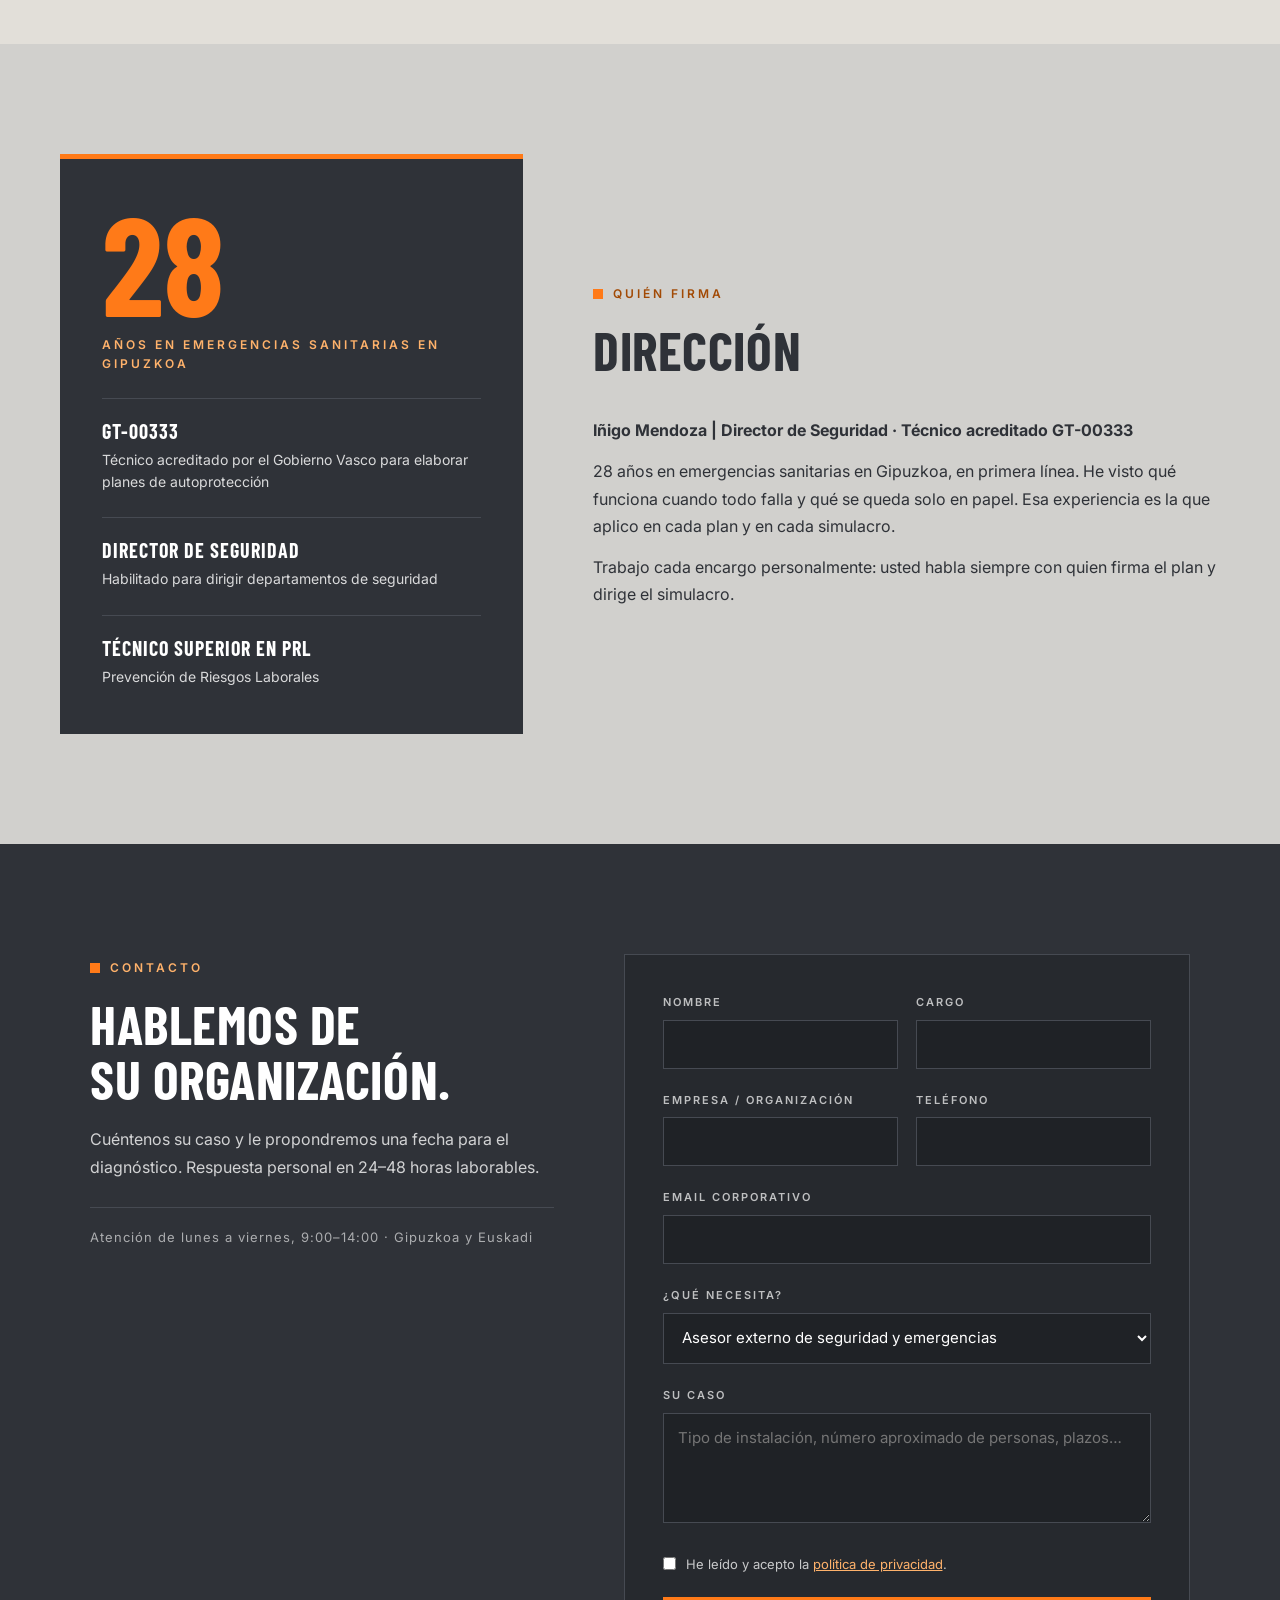
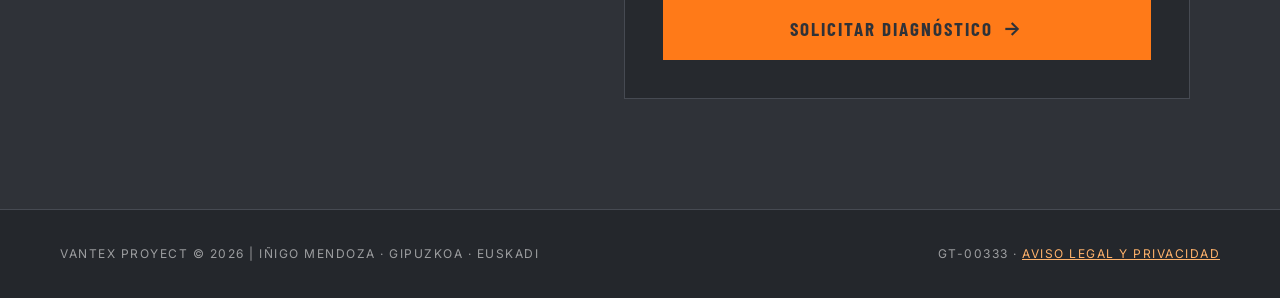
==== commit b0956006: "Update index.html" ====
--- a/index.html
+++ b/index.html
@@ -7,91 +7,187 @@
     <meta name="description" content="Asesoría externa en seguridad, emergencias y autoprotección en Gipuzkoa y Euskadi. Planes de autoprotección, simulacros y DRP de eventos firmados por técnico acreditado por el Gobierno Vasco (GT-00333).">
     <link rel="preconnect" href="https://fonts.googleapis.com">
     <link rel="preconnect" href="https://fonts.gstatic.com" crossorigin>
-    <link href="https://fonts.googleapis.com/css2?family=Inter:wght@300;400;600&family=Playfair+Display:ital,wght@0,700;1,700&display=swap" rel="stylesheet">
+    <link href="https://fonts.googleapis.com/css2?family=Barlow+Condensed:wght@500;600;700&family=Inter:wght@400;500;600&display=swap" rel="stylesheet">
     <style>
-        :root { --accent: #f26a1b; --accent-ink: #b8450a; --dark: #0f0f0f; --text: #333333; --light: #f3f2ef; --white: #ffffff; --spacing-lg: 120px; }
+        /* Vantex Proyect: lenguaje de señalética de evacuación. Negro carbón, naranja señal, letra condensada de rótulo. */
+        :root { --ink: #2F3238; --panel: #26292e; --line-dark: #464a52; --orange: #FF7A18; --orange-soft: #FFB26B; --orange-ink: #a24a05; --g1: #e2dfd9; --g2: #d1d0cd; --g3: #c0c1c3; --card: #F2EFE9; --line: #a9acb2; --text: #2F3238; --muted: #454951; --white: #ffffff; --exit: #1f9d55;
+            --display: 'Barlow Condensed', 'Arial Narrow', Arial, sans-serif; --body: 'Inter', system-ui, -apple-system, 'Segoe UI', sans-serif; }
         * { margin: 0; padding: 0; box-sizing: border-box; }
-        body { font-family: 'Inter', sans-serif; color: var(--text); line-height: 1.8; background: var(--white); -webkit-font-smoothing: antialiased; }
-        nav { padding: 40px 60px; display: flex; justify-content: space-between; align-items: center; position: absolute; width: 100%; z-index: 100; }
-        .logo { font-family: 'Playfair Display', serif; font-size: 22px; font-weight: 700; letter-spacing: 5px; color: var(--accent); text-decoration: none; }
-        .lang { font-size: 12px; letter-spacing: 2px; color: rgba(255,255,255,0.7); }
-        .lang a { color: var(--white); text-decoration: none; margin: 0 10px; transition: 0.3s; }
-        header { min-height: 100vh; display: flex; flex-direction: column; justify-content: center; align-items: center; text-align: center; background: linear-gradient(rgba(0,0,0,0.7), rgba(0,0,0,0.7)), url('https://images.unsplash.com/photo-1768128834406-f5b1b962af9d?q=80&w=2000&auto=format&fit=crop') center/cover no-repeat; background-color: #0f0f0f; color: var(--white); padding: 120px 20px 60px; }
-        .badge { border: 1px solid var(--accent); color: var(--accent); padding: 8px 20px; font-size: 11px; letter-spacing: 4px; text-transform: uppercase; margin-bottom: 30px; font-weight: 600; }
-        header h1 { font-family: 'Playfair Display', serif; font-size: clamp(40px, 6vw, 75px); line-height: 1.1; margin-bottom: 25px; max-width: 1100px; }
-        .hero-creds { font-size: 12px; letter-spacing: 3px; text-transform: uppercase; color: rgba(255,255,255,0.75); margin-top: 30px; }
-        .hero-creds span { color: var(--accent); }
-        section { padding: var(--spacing-lg) 60px; max-width: 1300px; margin: 0 auto; }
-        .bg-light { background-color: var(--light); width: 100%; max-width: 100%; }
-        .accent-line { width: 50px; height: 3px; background: var(--accent); margin-bottom: 30px; }
-        h2 { font-family: 'Playfair Display', serif; font-size: clamp(32px, 4vw, 52px); color: var(--dark); margin-bottom: 50px; line-height: 1.2; }
-        h3 { margin-bottom: 15px; }
-        p + p { margin-top: 15px; }
-        .problem-grid { display: grid; grid-template-columns: 1fr 1fr; gap: 80px; align-items: start; }
-        .impact-box { padding: 50px; background: var(--dark); color: var(--white); border-left: 6px solid var(--accent); }
-        .grid-3 { display: grid; grid-template-columns: repeat(auto-fit, minmax(min(350px, 100%), 1fr)); gap: 40px; }
-        .card { padding: 60px 40px; background: var(--white); border: 1px solid #ddd; box-shadow: 0 15px 30px rgba(0,0,0,0.05); }
-        .card.featured { background: var(--dark); color: var(--white); border-color: var(--dark); border-left: 6px solid var(--accent); }
-        .card .ref { display: block; margin-top: 20px; font-size: 11px; letter-spacing: 2px; text-transform: uppercase; color: var(--accent-ink); font-weight: 600; } .card.featured .ref { color: var(--accent); }
-        .card ul { margin-top: 15px; padding-left: 18px; }
-        .direction-section { display: grid; grid-template-columns: 0.8fr 1.2fr; gap: 60px; align-items: center; }
-        .cred-panel { background: var(--dark); color: var(--white); border-left: 6px solid var(--accent); padding: 50px 45px; display: grid; gap: 28px; }
-        .cred-big { font-family: 'Playfair Display', serif; font-size: 96px; line-height: 0.9; color: var(--accent); }
-        .cred-big span { display: block; font-family: 'Inter', sans-serif; font-size: 12px; letter-spacing: 3px; text-transform: uppercase; color: rgba(255,255,255,0.75); margin-top: 14px; line-height: 1.6; }
-        .cred-item { border-top: 1px solid #333; padding-top: 16px; font-size: 14px; color: rgba(255,255,255,0.85); line-height: 1.6; }
-        .cred-item b { display: block; font-size: 11px; letter-spacing: 3px; text-transform: uppercase; color: var(--accent); margin-bottom: 4px; }
-        .dir-text ul { margin-top: 20px; padding-left: 18px; }
-        .steps { display: grid; grid-template-columns: repeat(4, 1fr); gap: 40px; counter-reset: paso; list-style: none; }
-        .steps li { counter-increment: paso; border-top: 1px solid #ccc; padding-top: 25px; }
-        .steps li::before { content: "0" counter(paso); display: block; font-family: 'Playfair Display', serif; font-size: 40px; color: var(--accent); line-height: 1; margin-bottom: 15px; }
-        .cta-section { background: var(--dark); color: var(--white); padding: 120px 20px; text-align: center; }
+        body { font-family: var(--body); color: var(--text); line-height: 1.7; background: var(--g1); -webkit-font-smoothing: antialiased; font-size: 16px; }
+        a { color: inherit; }
+        h1, h2, h3 { font-family: var(--display); font-weight: 700; text-transform: uppercase; letter-spacing: 0.01em; text-wrap: balance; }
+        h2 { font-size: clamp(34px, 4.4vw, 54px); line-height: 1.02; color: var(--ink); margin-bottom: 40px; }
+        h3 { font-size: 22px; line-height: 1.15; letter-spacing: 0.02em; margin-bottom: 12px; color: var(--ink); }
+        p + p { margin-top: 14px; }
+        .eyebrow { display: inline-flex; align-items: center; gap: 10px; font-size: 12px; font-weight: 600; letter-spacing: 3px; text-transform: uppercase; color: var(--orange-ink); margin-bottom: 18px; }
+        .eyebrow::before { content: ""; width: 10px; height: 10px; background: var(--orange); }
+
+        nav { position: absolute; top: 0; left: 0; right: 0; z-index: 10; display: flex; justify-content: space-between; align-items: center; padding: 28px 60px; }
+        .logo { display: inline-flex; align-items: center; gap: 12px; text-decoration: none; font-family: var(--display); font-weight: 700; font-size: 24px; letter-spacing: 4px; color: var(--orange); }
+        .logo svg { flex: none; }
+        .logo .p2 { color: var(--white); font-weight: 500; }
+        .lang { font-size: 12px; letter-spacing: 2px; color: rgba(255,255,255,0.6); }
+        .lang a { color: var(--white); text-decoration: none; margin: 0 8px; }
+        .lang b { color: var(--orange); margin: 0 8px; }
+
+        header { position: relative; overflow: hidden; background: var(--ink); color: var(--white); padding: 170px 60px 110px; }
+        .plan { position: absolute; right: -30px; top: 50%; transform: translateY(-46%); width: min(46vw, 660px); height: auto; opacity: 0.9; pointer-events: none; }
+        .hero { position: relative; max-width: 1300px; margin: 0 auto; }
+        .hero-inner { max-width: 640px; }
+        .badge { display: inline-flex; align-items: center; gap: 10px; font-size: 12px; font-weight: 600; letter-spacing: 3px; text-transform: uppercase; color: var(--orange-soft); margin-bottom: 26px; }
+        .badge::before { content: ""; width: 10px; height: 10px; background: var(--orange); }
+        header h1 { font-size: clamp(44px, 5.4vw, 80px); line-height: 0.95; margin-bottom: 28px; color: var(--white); }
+        header h1 em { font-style: normal; color: var(--orange); }
+        .lead { font-size: 19px; color: rgba(255,255,255,0.82); max-width: 600px; margin-bottom: 38px; }
+        .ctas { display: flex; flex-wrap: wrap; gap: 14px; align-items: center; }
+        .hero-creds { margin-top: 44px; display: flex; flex-wrap: wrap; gap: 10px 28px; font-size: 12px; letter-spacing: 2.5px; text-transform: uppercase; color: rgba(255,255,255,0.7); }
+        .hero-creds span b { color: var(--orange-soft); font-weight: 600; }
+        .plan-mobile { display: none; width: 100%; height: auto; margin-top: 44px; opacity: 0.9; }
+        .hivis { height: 14px; background: linear-gradient(var(--orange) 0 4px, var(--card) 4px 10px, var(--orange) 10px 14px); }
+
+        section { padding: 110px 60px; max-width: 1300px; margin: 0 auto; }
+        .band { background: var(--g3); } .band2 { background: var(--g2); }
+        .problem-grid { display: grid; grid-template-columns: 1.1fr 1fr; gap: 80px; align-items: start; }
+        .impact-box { background: var(--ink); color: rgba(255,255,255,0.85); padding: 46px 44px; border-top: 5px solid var(--orange); }
+        .impact-box h3 { color: var(--white); }
+        .checks { list-style: none; margin: 18px 0 20px; display: grid; gap: 10px; }
+        .checks li { display: flex; gap: 12px; align-items: baseline; }
+        .checks li::before { content: "?"; flex: none; width: 22px; height: 22px; line-height: 22px; text-align: center; font-family: var(--display); font-weight: 700; background: var(--orange); color: var(--ink); }
+
+        .grid-3 { display: grid; grid-template-columns: repeat(3, minmax(0, 1fr)); gap: 24px; }
+        .card { background: var(--card); border: 1px solid var(--line); border-top: 3px solid var(--ink); padding: 34px 30px; }
+        .card p { color: var(--muted); }
+        .grid-3 .card:last-child { grid-column: 1 / -1; }
+        .card.featured { grid-row: span 2; background: var(--ink); border-color: var(--ink); border-top-color: var(--orange); color: rgba(255,255,255,0.85); }
+        .card.featured h3 { color: var(--white); font-size: 28px; }
+        .card.featured p { color: rgba(255,255,255,0.8); }
+        .card ul { list-style: none; margin-top: 18px; display: grid; gap: 10px; }
+        .card ul li { padding-left: 22px; position: relative; }
+        .card ul li::before { content: ""; position: absolute; left: 0; top: 0.55em; width: 12px; height: 8px; border-left: 2px solid var(--orange); border-bottom: 2px solid var(--orange); transform: rotate(-45deg); }
+        .card .ref { display: block; margin-top: 18px; font-size: 11px; font-weight: 600; letter-spacing: 2px; text-transform: uppercase; color: var(--orange-ink); }
+        .card.featured .ref { color: var(--orange-soft); }
+
+        .steps { list-style: none; display: grid; grid-template-columns: repeat(4, 1fr); gap: 0; counter-reset: paso; border-top: 1px solid var(--line); }
+        .steps li { counter-increment: paso; padding: 28px 28px 0 0; position: relative; }
+        .steps li::before { content: "0" counter(paso); display: block; font-family: var(--display); font-weight: 700; font-size: 64px; line-height: 1; color: var(--orange); margin-bottom: 12px; }
+        .steps li:not(:last-child)::after { content: ""; position: absolute; top: -6px; right: 28px; width: 10px; height: 10px; border-top: 2px solid var(--orange); border-right: 2px solid var(--orange); transform: rotate(45deg); }
+        .steps p { color: var(--muted); }
+
+        .direction-section { display: grid; grid-template-columns: 0.85fr 1.15fr; gap: 70px; align-items: center; }
+        .cred-panel { background: var(--ink); color: var(--white); padding: 46px 42px; border-top: 5px solid var(--orange); display: grid; gap: 24px; }
+        .cred-big { font-family: var(--display); font-weight: 700; font-size: 140px; line-height: 0.8; color: var(--orange); }
+        .cred-big span { display: block; font-family: var(--body); font-size: 12px; font-weight: 600; letter-spacing: 3px; text-transform: uppercase; color: var(--orange-soft); margin-top: 18px; line-height: 1.6; }
+        .cred-item { border-top: 1px solid var(--line-dark); padding-top: 16px; font-size: 14px; color: rgba(255,255,255,0.82); line-height: 1.6; }
+        .cred-item b { display: block; font-family: var(--display); font-size: 20px; font-weight: 700; letter-spacing: 1px; text-transform: uppercase; color: var(--white); margin-bottom: 2px; }
+        .dir-text strong { color: var(--ink); }
+
+        .cta-section { background: var(--ink); color: var(--white); padding: 110px 20px; }
+        .cta-wrap { max-width: 1100px; margin: 0 auto; display: grid; grid-template-columns: 0.9fr 1.1fr; gap: 70px; align-items: start; }
+        .cta-wrap > *, .problem-grid > *, .direction-section > * { min-width: 0; }
+        h1, h2 { overflow-wrap: break-word; }
         .cta-section h2 { color: var(--white); margin-bottom: 20px; }
-        .cta-section .sub { opacity: 0.8; max-width: 600px; margin: 0 auto; }
-        form { max-width: 560px; margin: 40px auto 0; text-align: left; background: #1a1a1a; padding: 40px; border: 1px solid #333; }
-        .form-row { display: grid; grid-template-columns: 1fr 1fr; gap: 0 20px; }
-        label { display: block; font-size: 11px; letter-spacing: 2px; text-transform: uppercase; margin-bottom: 10px; color: var(--accent); font-weight: 600; }
-        input, textarea, select { width: 100%; padding: 15px; background: #000; border: 1px solid #333; color: #fff; margin-bottom: 25px; font-family: inherit; font-size: 15px; outline: none; }
-        input:focus, textarea:focus, select:focus { border-color: var(--accent); }
-        .btn { display: block; width: 100%; padding: 20px; background: var(--accent); color: #0f0f0f; border: none; font-weight: 600; text-transform: uppercase; letter-spacing: 2px; cursor: pointer; text-align: center; text-decoration: none; }
-        .consent { display: flex; gap: 10px; align-items: flex-start; font-size: 13px; letter-spacing: 0; text-transform: none; color: #ccc; font-weight: 400; margin-bottom: 25px; } .consent input { width: auto; margin: 4px 0 0; } .consent a { color: var(--accent); } footer a { color: var(--accent-ink); }
-        .btn:hover { background: #ff7a2e; }
-        .btn-inline { display: inline-block; width: auto; padding: 18px 40px; margin-top: 10px; }
-        .contact-note { font-size: 12px; color: #999; margin-top: 20px; text-align: center; letter-spacing: 1px; }
-        footer { padding: 60px; text-align: center; font-size: 11px; color: #999; text-transform: uppercase; }
-        @media (max-width: 900px) { .problem-grid, .direction-section { grid-template-columns: 1fr; gap: 40px; } section { padding: 60px 20px; } nav { padding: 25px 20px; } .steps { grid-template-columns: 1fr 1fr; } .impact-box { padding: 35px 25px; } .card { padding: 40px 25px; } .cred-panel { padding: 35px 25px; } .cred-big { font-size: 72px; } }
-        @media (max-width: 560px) { .logo { font-size: 16px; letter-spacing: 3px; }  .form-row, .steps { grid-template-columns: 1fr; } form { padding: 25px; } footer { padding: 40px 20px; } }
+        .cta-section .eyebrow { color: var(--orange-soft); }
+        .cta-section .sub { color: rgba(255,255,255,0.78); }
+        .contact-note { margin-top: 26px; padding-top: 18px; border-top: 1px solid var(--line-dark); font-size: 13px; color: rgba(255,255,255,0.6); letter-spacing: 1px; }
+        form { background: var(--panel); padding: 38px; border: 1px solid var(--line-dark); }
+        .form-row { display: grid; grid-template-columns: 1fr 1fr; gap: 0 18px; }
+        label { display: block; font-size: 11px; font-weight: 600; letter-spacing: 2px; text-transform: uppercase; margin-bottom: 8px; color: rgba(255,255,255,0.7); }
+        input, textarea, select { width: 100%; padding: 14px; background: #1f2226; border: 1px solid var(--line-dark); color: var(--white); margin-bottom: 22px; font-family: inherit; font-size: 15px; outline: none; border-radius: 0; }
+        input:focus, textarea:focus, select:focus { border-color: var(--orange); }
+        .consent { display: flex; gap: 10px; align-items: flex-start; font-size: 13px; letter-spacing: 0; text-transform: none; color: rgba(255,255,255,0.75); font-weight: 400; margin-bottom: 22px; }
+        .consent input { width: auto; margin: 4px 0 0; accent-color: var(--orange); }
+        .consent a { color: var(--orange-soft); }
+        .btn { display: inline-flex; justify-content: center; align-items: center; gap: 10px; padding: 18px 30px; background: var(--orange); color: var(--ink); border: 2px solid var(--orange); font-family: var(--display); font-size: 19px; font-weight: 700; text-transform: uppercase; letter-spacing: 2px; cursor: pointer; text-decoration: none; white-space: nowrap; }
+        .btn::after { content: "→"; font-family: var(--body); }
+        .btn:hover { background: var(--orange-soft); border-color: var(--orange-soft); }
+        .btn:focus-visible, a:focus-visible, input:focus-visible, select:focus-visible, textarea:focus-visible { outline: 3px solid var(--orange); outline-offset: 3px; }
+        .btn.ghost { background: transparent; color: var(--white); border-color: rgba(255,255,255,0.4); }
+        .btn.ghost::after { content: none; }
+        .btn.ghost:hover { border-color: var(--white); }
+        form .btn { width: 100%; }
+        footer { background: #24272c; border-top: 1px solid var(--line-dark); padding: 34px 60px; display: flex; flex-wrap: wrap; justify-content: space-between; gap: 10px; font-size: 12px; letter-spacing: 1.5px; text-transform: uppercase; color: rgba(255,255,255,0.55); }
+        footer a { color: var(--orange-soft); }
+        @media (max-width: 1100px) { .plan { width: 52vw; right: -12vw; opacity: 0.5; } }
+        @media (max-width: 1000px) { .grid-3 { grid-template-columns: 1fr 1fr; } .card.featured { grid-row: auto; grid-column: 1 / -1; } .cta-wrap { grid-template-columns: 1fr; gap: 40px; } }
+        @media (max-width: 900px) { nav { padding: 22px 20px; } header { padding: 130px 20px 80px; } .plan { display: none; } header { padding-bottom: 60px; } .plan-mobile { display: block; } section { padding: 70px 20px; } .problem-grid, .direction-section { grid-template-columns: 1fr; gap: 40px; } .steps { grid-template-columns: 1fr 1fr; gap: 10px 0; } .steps li::after { display: none; } .impact-box, .cred-panel { padding: 34px 26px; } .cred-big { font-size: 110px; } footer { padding: 28px 20px; } }
+        @media (max-width: 600px) { .logo { font-size: 18px; letter-spacing: 2.5px; gap: 9px; } .logo svg { width: 24px; height: 24px; } .grid-3, .form-row, .steps { grid-template-columns: 1fr; } form { padding: 24px; } .lead { font-size: 17px; } h2 { font-size: 34px; } .cta-section h2 { font-size: 32px; } .btn { font-size: 17px; padding: 16px 22px; letter-spacing: 1.5px; } }
+        @media (prefers-reduced-motion: no-preference) { .route { stroke-dashoffset: 0; animation: march 18s linear infinite; } @keyframes march { to { stroke-dashoffset: -400; } } }
     </style>
 </head>
 <body>
-    <nav><a href="index.html" class="logo">VANTEX PROYECT</a><div class="lang"><b>ES</b> | <a href="eu.html">EU</a></div></nav>
+    <nav><a href="index.html" class="logo" aria-label="Vantex Proyect"><svg width="30" height="30" viewBox="0 0 32 32" aria-hidden="true"><rect width="32" height="32" fill="#FF7A18"/><path d="M8 10 L16 21 L24 10" fill="none" stroke="#2F3238" stroke-width="4.5" stroke-linecap="square" stroke-linejoin="miter"/></svg><span>VANTEX <span class="p2">PROYECT</span></span></a><div class="lang"><b>ES</b> | <a href="eu.html">EU</a></div></nav>
 
     <header>
-        <div class="badge">Asesoría en Seguridad, Emergencias y Autoprotección</div>
-        <h1>Un plan de emergencia no se mide en el papel. Se mide el día que hace falta.</h1>
-        <p style="color:white; opacity:0.9; font-size:22px; max-width:820px; margin-bottom:40px;">Asesoría externa para empresas e instituciones que se toman en serio la seguridad de su gente: planes de autoprotección, simulacros reales y acompañamiento permanente, firmados por técnico acreditado por el Gobierno Vasco.</p>
-        <a href="#contacto" class="btn btn-inline">Solicitar diagnóstico</a>
-        <div class="hero-creds"><span>GT-00333</span> · Director de Seguridad · 28 años en emergencias</div>
+        <svg class="plan" viewBox="0 0 640 520" aria-hidden="true" fill="none">
+            <g stroke="#8A8F98" stroke-width="3" opacity="0.55">
+                <path d="M40 40 H600 V480 H40 Z"/>
+                <path d="M40 200 H250 M310 200 H420 M480 200 H600"/>
+                <path d="M250 40 V140 M250 200 V330 M250 390 V480"/>
+                <path d="M420 200 V300 M420 360 V480"/>
+                <path d="M40 330 H170 M220 330 H250"/>
+            </g>
+            <g stroke="#8A8F98" stroke-width="1.5" opacity="0.3">
+                <path d="M480 60 H580 M480 76 H580 M480 92 H580 M480 108 H580 M480 124 H580 M480 140 H580"/>
+                <path d="M470 50 V150 H590 V50 Z"/>
+            </g>
+            <g stroke="#8A8F98" stroke-width="1.5" opacity="0.3"><rect x="80" y="80" width="120" height="70"/><rect x="290" y="250" width="90" height="60"/><rect x="460" y="250" width="100" height="160"/></g>
+            <path class="route" d="M135 265 H280 V170 H450 V110 H600" stroke="#FF7A18" stroke-width="5" stroke-dasharray="16 12"/>
+            <path d="M590 98 L606 110 L590 122" stroke="#FF7A18" stroke-width="5"/>
+            <g transform="translate(540 64)"><rect width="56" height="30" fill="#1f9d55"/><path d="M14 15 H40 M32 8 L40 15 L32 22" stroke="#ffffff" stroke-width="3.5"/></g>
+            <circle cx="135" cy="265" r="22" stroke="#FF7A18" stroke-width="2" opacity="0.6"/>
+            <circle cx="135" cy="265" r="9" fill="#FF7A18"/>
+            <text x="135" y="312" fill="#FF7A18" font-family="Barlow Condensed, Arial Narrow, sans-serif" font-size="17" font-weight="700" letter-spacing="2" text-anchor="middle">USTED ESTÁ AQUÍ</text>
+        </svg>
+        <div class="hero"><div class="hero-inner">
+            <div class="badge">Seguridad · Emergencias · Autoprotección</div>
+            <h1>Un plan de emergencia no se mide en el papel. <em>Se mide el día que hace falta.</em></h1>
+            <p class="lead">Asesoría externa para empresas e instituciones que se toman en serio la seguridad de su gente: planes de autoprotección, simulacros reales y acompañamiento permanente, firmados por técnico acreditado por el Gobierno Vasco.</p>
+            <div class="ctas"><a href="#contacto" class="btn">Solicitar diagnóstico</a><a href="#servicios" class="btn ghost">Ver servicios</a></div>
+            <div class="hero-creds"><span><b>GT-00333</b> Técnico acreditado</span><span><b>28 años</b> en emergencias</span><span><b>Director</b> de Seguridad</span></div>
+            <svg class="plan-mobile" viewBox="0 0 640 520" aria-hidden="true" fill="none">
+            <g stroke="#8A8F98" stroke-width="3" opacity="0.55">
+                <path d="M40 40 H600 V480 H40 Z"/>
+                <path d="M40 200 H250 M310 200 H420 M480 200 H600"/>
+                <path d="M250 40 V140 M250 200 V330 M250 390 V480"/>
+                <path d="M420 200 V300 M420 360 V480"/>
+                <path d="M40 330 H170 M220 330 H250"/>
+            </g>
+            <g stroke="#8A8F98" stroke-width="1.5" opacity="0.3">
+                <path d="M480 60 H580 M480 76 H580 M480 92 H580 M480 108 H580 M480 124 H580 M480 140 H580"/>
+                <path d="M470 50 V150 H590 V50 Z"/>
+            </g>
+            <g stroke="#8A8F98" stroke-width="1.5" opacity="0.3"><rect x="80" y="80" width="120" height="70"/><rect x="290" y="250" width="90" height="60"/><rect x="460" y="250" width="100" height="160"/></g>
+            <path class="route" d="M135 265 H280 V170 H450 V110 H600" stroke="#FF7A18" stroke-width="5" stroke-dasharray="16 12"/>
+            <path d="M590 98 L606 110 L590 122" stroke="#FF7A18" stroke-width="5"/>
+            <g transform="translate(540 64)"><rect width="56" height="30" fill="#1f9d55"/><path d="M14 15 H40 M32 8 L40 15 L32 22" stroke="#ffffff" stroke-width="3.5"/></g>
+            <circle cx="135" cy="265" r="22" stroke="#FF7A18" stroke-width="2" opacity="0.6"/>
+            <circle cx="135" cy="265" r="9" fill="#FF7A18"/>
+            <text x="135" y="312" fill="#FF7A18" font-family="Barlow Condensed, Arial Narrow, sans-serif" font-size="17" font-weight="700" letter-spacing="2" text-anchor="middle">USTED ESTÁ AQUÍ</text>
+        </svg>
+        </div></div>
     </header>
+    <div class="hivis" aria-hidden="true"></div>
 
     <section>
         <div class="problem-grid">
             <div class="problem-text">
-                <div class="accent-line"></div>
+                <div class="eyebrow">El problema</div>
                 <h2>El riesgo no es la crisis,<br>es la falsa sensación de control.</h2>
                 <p>Muchos planes de autoprotección existen solo en un cajón: sin implantar, sin simulacros y sin inscribir en el Registro de Planes de Autoprotección de Euskadi. Parecen suficientes hasta que se ponen a prueba.</p>
                 <p>Vantex Proyect se ocupa de que su organización esté preparada de verdad, no solo cubierta sobre el papel.</p>
             </div>
             <div class="impact-box">
                 <h3>La responsabilidad es de la dirección</h3>
-                <p>Ante un incidente o una inspección, las preguntas llegan a gerencia: ¿estaba el plan al día?, ¿se había hecho el simulacro?, ¿sabía el personal qué hacer?</p>
+                <p>Ante un incidente o una inspección, las preguntas llegan a gerencia:</p>
+                <ul class="checks"><li>¿Estaba el plan al día?</li><li>¿Se había hecho el simulacro?</li><li>¿Sabía el personal qué hacer?</li></ul>
                 <p>Nuestro trabajo es que la respuesta a las tres sea sí.</p>
             </div>
         </div>
     </section>
 
-    <div class="bg-light">
+    <div class="band" id="servicios">
         <section>
-            <div class="accent-line"></div>
+            <div class="eyebrow">Servicios</div>
             <h2>Servicios</h2>
             <div class="grid-3">
                 <div class="card featured">
@@ -132,7 +228,7 @@
     </div>
 
     <section>
-        <div class="accent-line"></div>
+        <div class="eyebrow">Método</div>
         <h2>Cómo trabajamos</h2>
         <ol class="steps">
             <li><h3>Diagnóstico</h3><p>Visita a sus instalaciones y revisión de documentación, medios y organización.</p></li>
@@ -142,8 +238,8 @@
         </ol>
     </section>
 
-    <div class="bg-light" style="background:white">
-        <section style="padding-top:0">
+    <div class="band2">
+        <section>
             <div class="direction-section">
                 <div class="cred-panel" aria-label="Credenciales">
                     <div class="cred-big">28<span>años en emergencias sanitarias en Gipuzkoa</span></div>
@@ -152,7 +248,7 @@
                     <div class="cred-item"><b>Técnico Superior en PRL</b>Prevención de Riesgos Laborales</div>
                 </div>
                 <div class="dir-text">
-                    <div class="accent-line"></div>
+                    <div class="eyebrow">Quién firma</div>
                     <h2>Dirección</h2>
                     <p><strong>Iñigo Mendoza | Director de Seguridad · Técnico acreditado GT-00333</strong></p>
                     <p>28 años en emergencias sanitarias en Gipuzkoa, en primera línea. He visto qué funciona cuando todo falla y qué se queda solo en papel. Esa experiencia es la que aplico en cada plan y en cada simulacro.</p>
@@ -163,10 +259,15 @@
     </div>
 
     <div class="cta-section" id="contacto">
-        <div class="accent-line" style="margin: 0 auto 30px; background: white;"></div>
-        <h2>Hablemos de su organización.</h2>
-        <p class="sub">Cuéntenos su caso y le propondremos una fecha para el diagnóstico. Respuesta personal en 24–48 horas laborables.</p>
-        <form action="https://formspree.io/f/mlgpwdkk" method="POST">
+        <div class="cta-wrap">
+            <div>
+                <div class="eyebrow">Contacto</div>
+                <h2>Hablemos de su organización.</h2>
+                <p class="sub">Cuéntenos su caso y le propondremos una fecha para el diagnóstico. Respuesta personal en 24–48 horas laborables.</p>
+                <!-- TELÉFONO: cuando tengas la línea de empresa, sustituir esta línea por: Teléfono y WhatsApp: 6XX XXX XXX · -->
+                <p class="contact-note">Atención de lunes a viernes, 9:00–14:00 · Gipuzkoa y Euskadi</p>
+            </div>
+            <form action="https://formspree.io/f/mlgpwdkk" method="POST">
             <input type="hidden" name="_subject" value="Nueva consulta desde vantexproyect.com">
             <div class="form-row">
                 <div><label for="nombre">Nombre</label><input id="nombre" type="text" name="nombre" required autocomplete="name"></div>
@@ -190,10 +291,9 @@
             <label class="consent"><input type="checkbox" name="acepta_privacidad" value="si" required> <span>He leído y acepto la <a href="aviso-legal.html#privacidad">política de privacidad</a>.</span></label>
             <button type="submit" class="btn">Solicitar diagnóstico</button>
         </form>
-        <!-- TELÉFONO: cuando tengas la línea de empresa, sustituir esta línea por: Teléfono y WhatsApp: 6XX XXX XXX · -->
-        <p class="contact-note">Atención de lunes a viernes, 9:00–14:00 · Gipuzkoa y Euskadi</p>
+        </div>
     </div>
 
-    <footer>VANTEX PROYECT &copy; 2026 | IÑIGO MENDOZA · GIPUZKOA · EUSKADI · <a href="aviso-legal.html">Aviso legal y privacidad</a></footer>
+    <footer><span>VANTEX PROYECT &copy; 2026 | IÑIGO MENDOZA · GIPUZKOA · EUSKADI</span><span>GT-00333 · <a href="aviso-legal.html">Aviso legal y privacidad</a></span></footer>
 </body>
 </html>
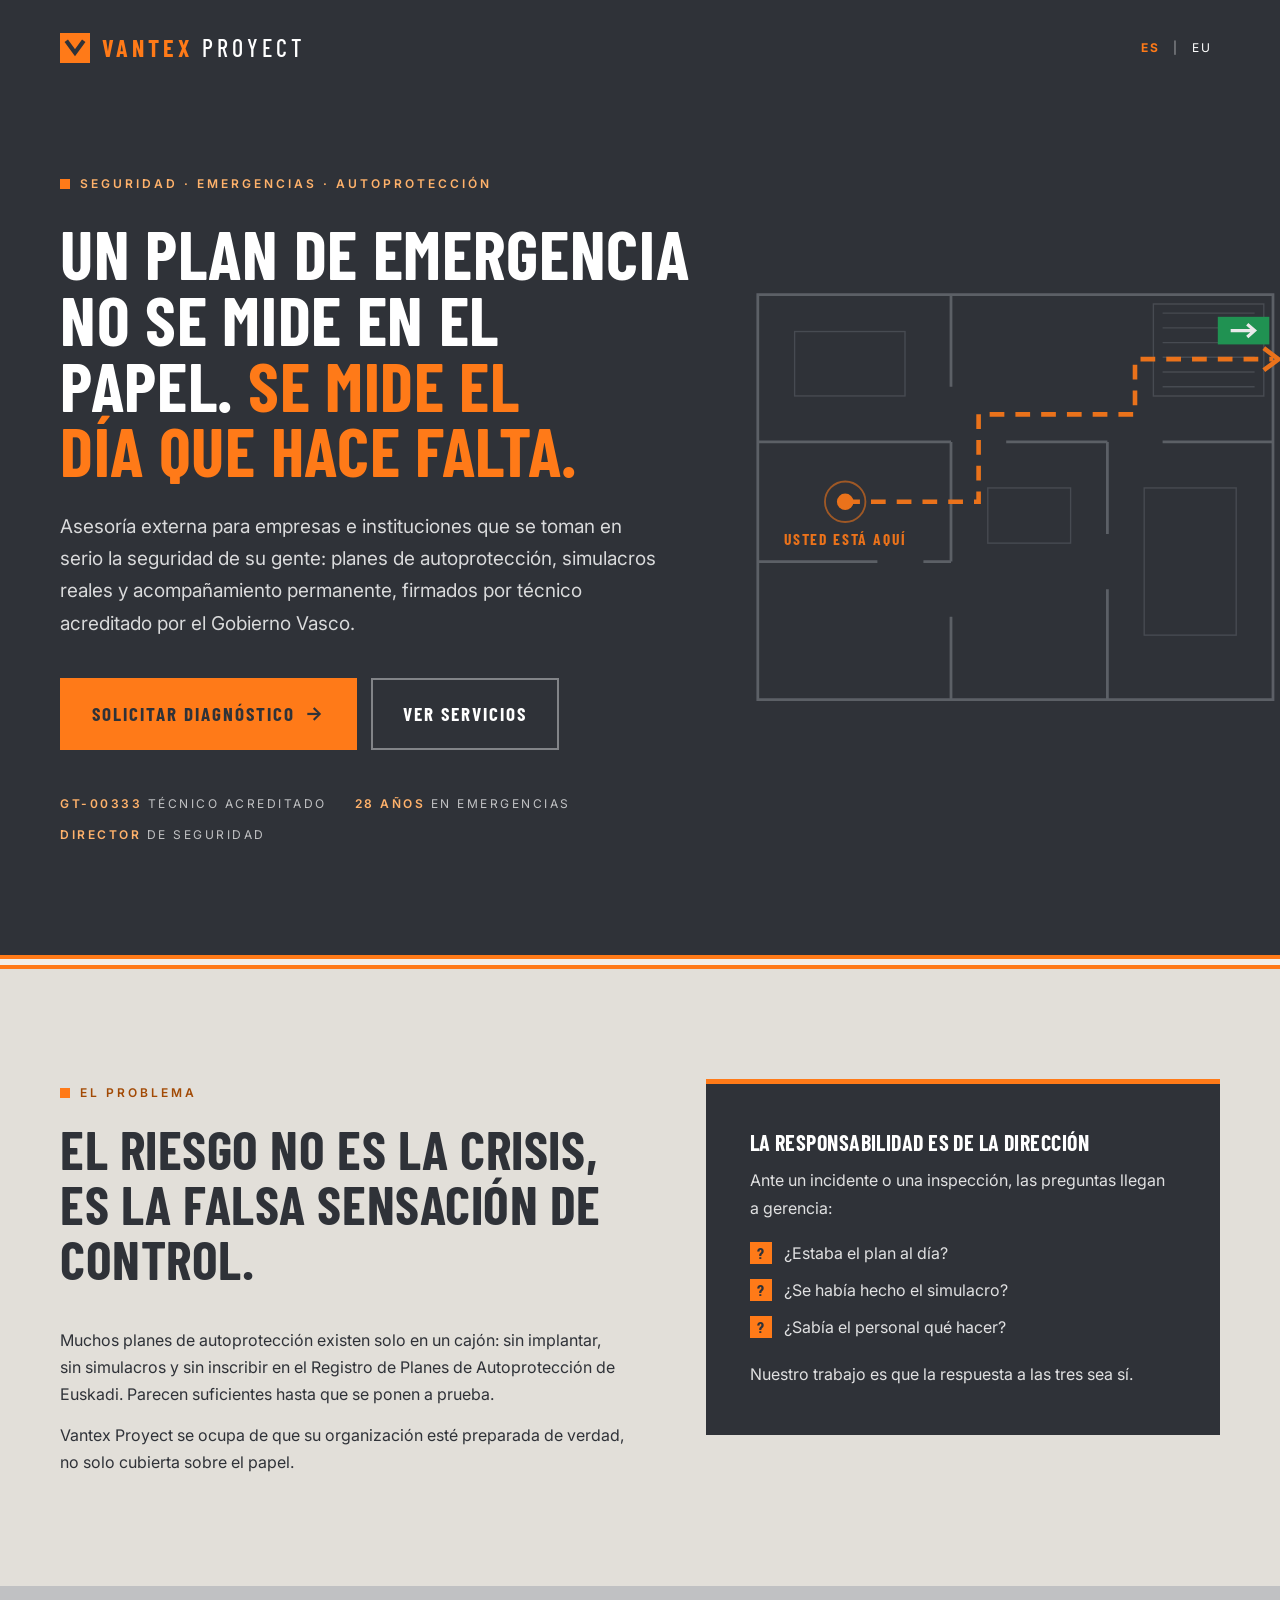
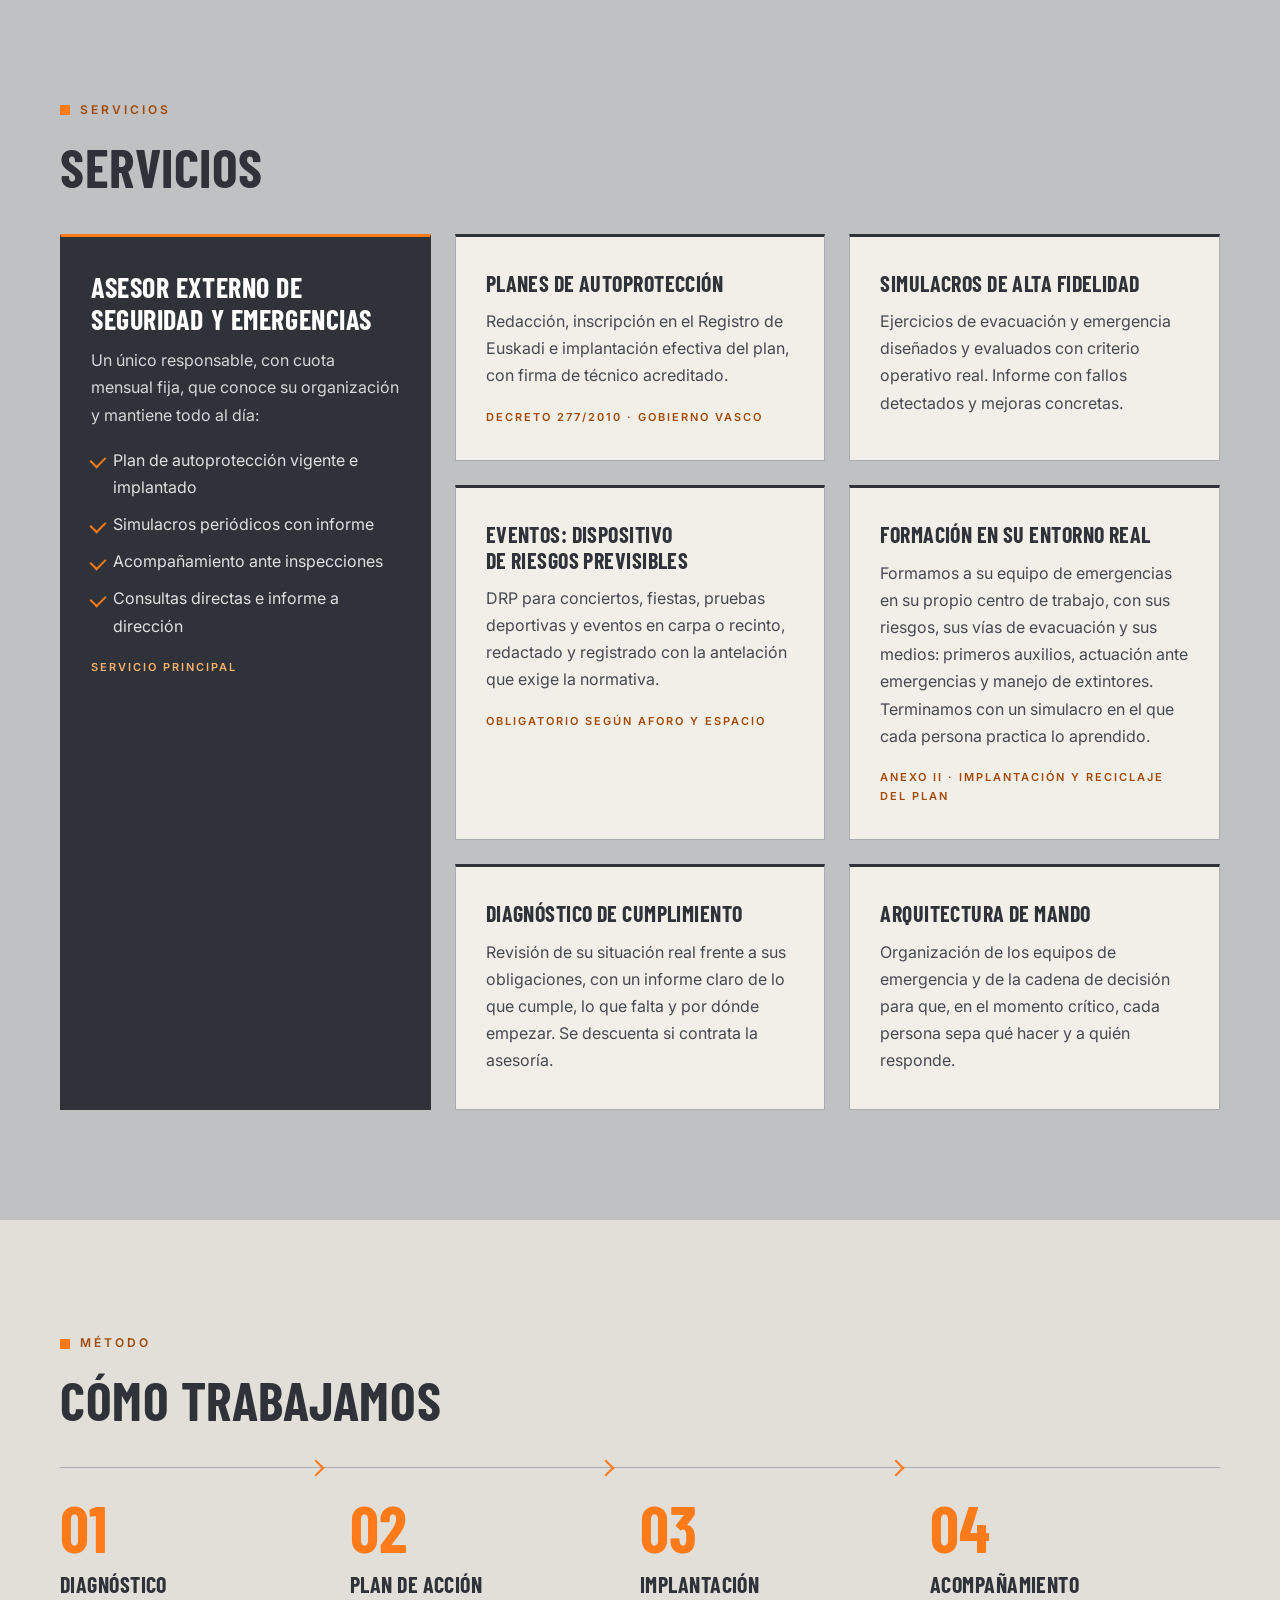
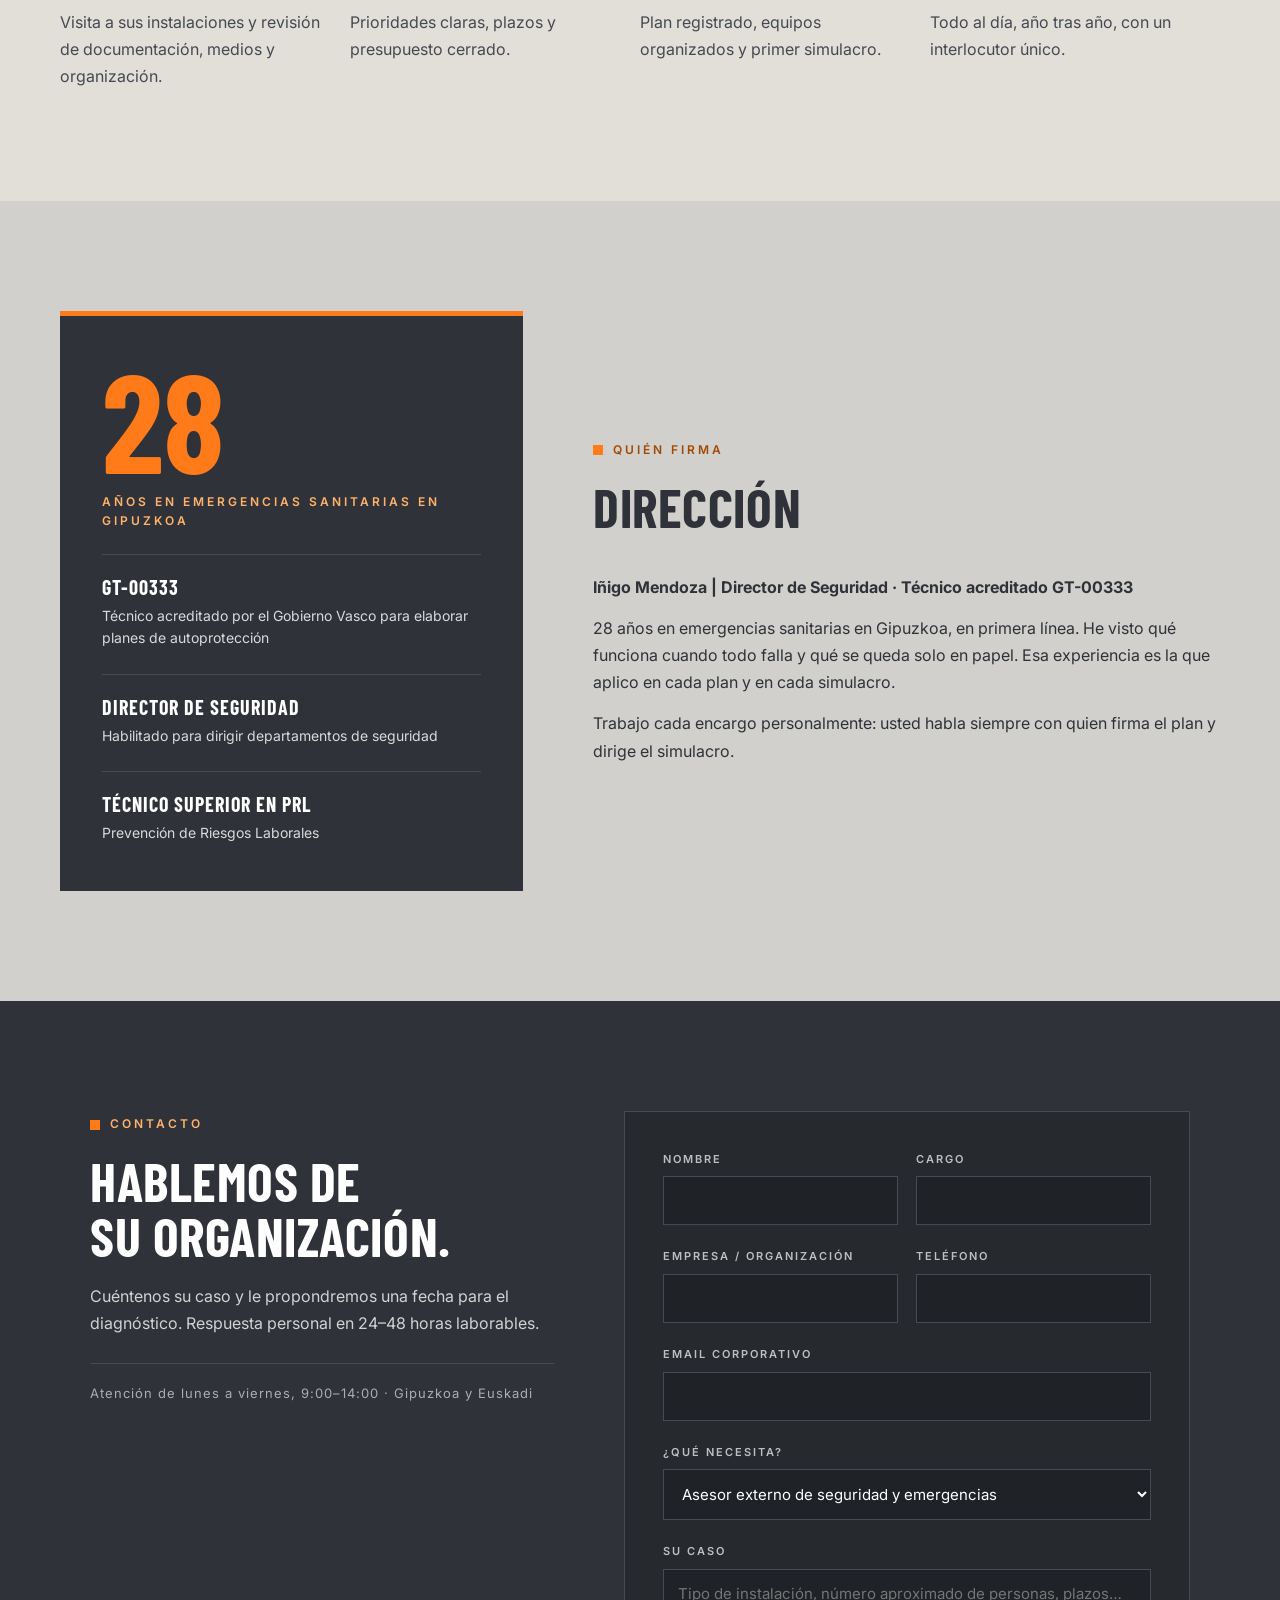
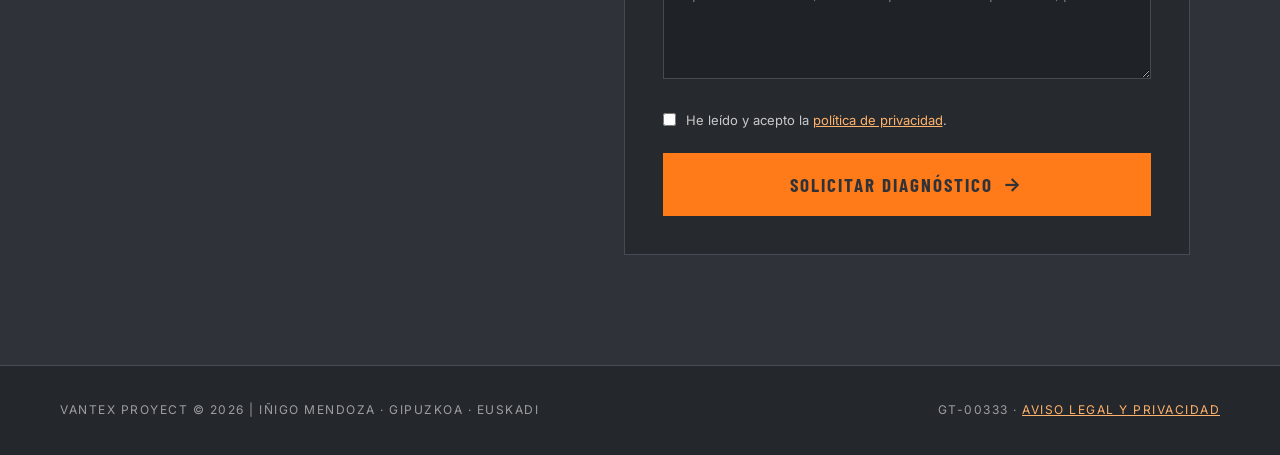
==== commit fb32a94b: "Update index.html" ====
--- a/index.html
+++ b/index.html
@@ -57,8 +57,7 @@
         .grid-3 { display: grid; grid-template-columns: repeat(3, minmax(0, 1fr)); gap: 24px; }
         .card { background: var(--card); border: 1px solid var(--line); border-top: 3px solid var(--ink); padding: 34px 30px; }
         .card p { color: var(--muted); }
-        .grid-3 .card:last-child { grid-column: 1 / -1; }
-        .card.featured { grid-row: span 2; background: var(--ink); border-color: var(--ink); border-top-color: var(--orange); color: rgba(255,255,255,0.85); }
+                .card.featured { grid-row: span 3; background: var(--ink); border-color: var(--ink); border-top-color: var(--orange); color: rgba(255,255,255,0.85); }
         .card.featured h3 { color: var(--white); font-size: 28px; }
         .card.featured p { color: rgba(255,255,255,0.8); }
         .card ul { list-style: none; margin-top: 18px; display: grid; gap: 10px; }
@@ -216,6 +215,11 @@
                     <span class="ref">Obligatorio según aforo y espacio</span>
                 </div>
                 <div class="card">
+                    <h3>Formación en su entorno real</h3>
+                    <p>Formamos a su equipo de emergencias en su propio centro de trabajo, con sus riesgos, sus vías de evacuación y sus medios: primeros auxilios, actuación ante emergencias y manejo de extintores. Terminamos con un simulacro en el que cada persona practica lo aprendido.</p>
+                    <span class="ref">Anexo II · Implantación y reciclaje del plan</span>
+                </div>
+                <div class="card">
                     <h3>Diagnóstico de cumplimiento</h3>
                     <p>Revisión de su situación real frente a sus obligaciones, con un informe claro de lo que cumple, lo que falta y por dónde empezar. Se descuenta si contrata la asesoría.</p>
                 </div>
@@ -284,6 +288,7 @@
                 <option>Diagnóstico de cumplimiento</option>
                 <option>Plan de autoprotección</option>
                 <option>Simulacro</option>
+                <option>Formación en su entorno real</option>
                 <option>DRP para un evento</option>
                 <option>Otra consulta</option>
             </select>
